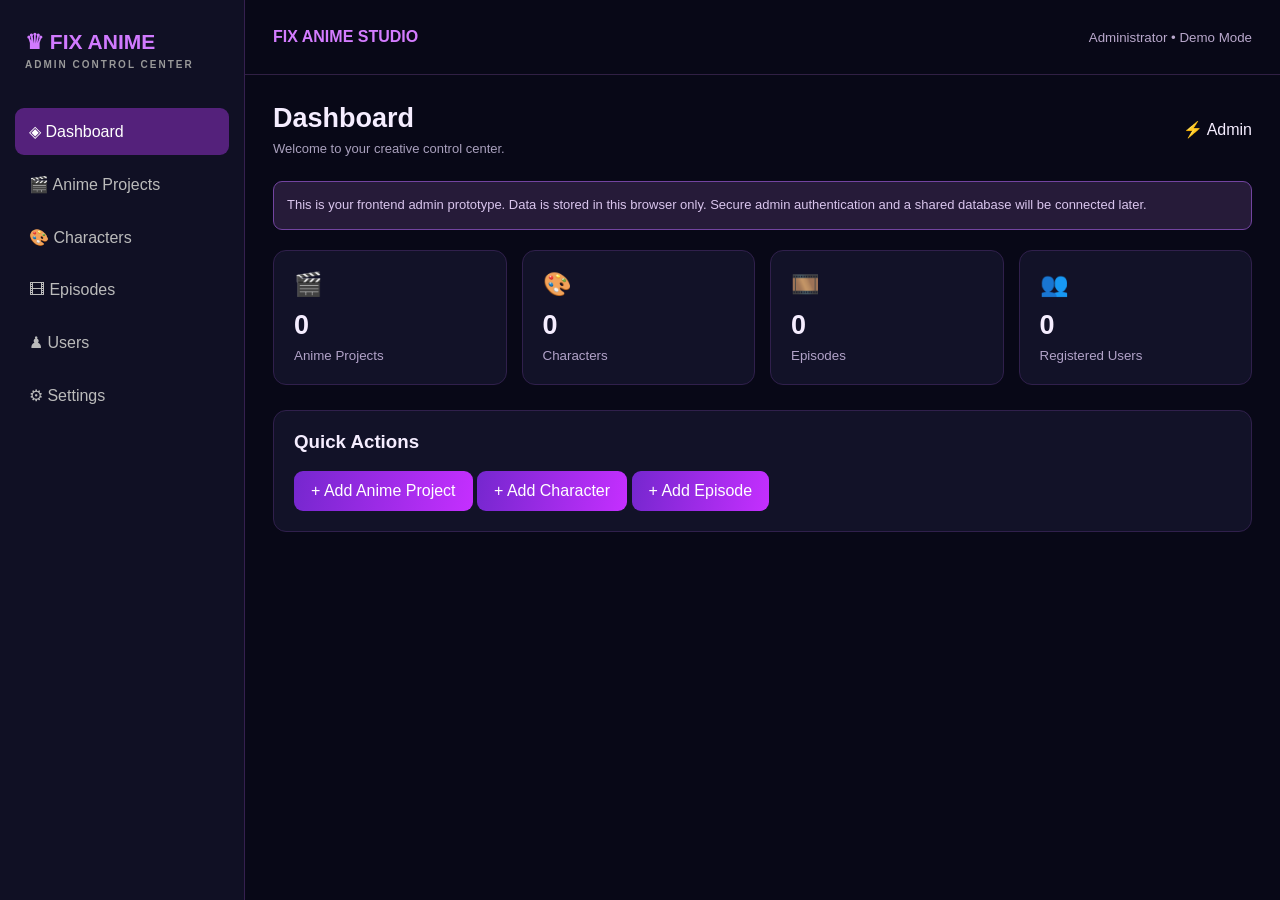
==== index.html @ 4d9358a0 "index.html" ====
<!DOCTYPE html>
<html lang="en">
<head>
<meta charset="UTF-8">
<meta name="viewport" content="width=device-width,initial-scale=1">
<title>FIX ANIME STUDIO | Admin</title>
<style>
*{box-sizing:border-box;margin:0;padding:0}
body{background:#080817;color:#f5edff;font-family:Arial,sans-serif}
button,input,select{font:inherit}
button{cursor:pointer}
.layout{display:flex;min-height:100vh}
.sidebar{width:245px;background:#101024;border-right:1px solid #35204f;padding:25px 15px;flex-shrink:0}
.logo{font-size:21px;font-weight:900;color:#d17aff;margin:5px 10px 35px}
.logo small{display:block;color:#999;font-size:10px;letter-spacing:2px;margin-top:5px}
.menu button{width:100%;text-align:left;background:transparent;border:0;color:#bbb;padding:14px;border-radius:9px;margin:3px 0}
.menu button:hover,.menu button.active{background:#54217b;color:white}
.main{flex:1;min-width:0}
.top{height:75px;border-bottom:1px solid #302044;display:flex;align-items:center;justify-content:space-between;padding:0 28px}
.top small{color:#b9a8cc}
.top strong{color:#d47cff}
.content{padding:28px;max-width:1300px;margin:auto}
.heading{display:flex;justify-content:space-between;align-items:center;gap:15px;flex-wrap:wrap;margin-bottom:25px}
h1{font-size:27px}
p.muted{color:#a9a0bd;font-size:13px;margin-top:7px}
.btn{background:linear-gradient(100deg,#7527ce,#c52fff);color:white;border:0;border-radius:9px;padding:11px 17px}
.cards{display:grid;grid-template-columns:repeat(4,1fr);gap:15px;margin-bottom:25px}
.card,.panel{background:#121228;border:1px solid #30204c;border-radius:13px;padding:20px}
.card small{color:#b1a2c8}
.card h2{font-size:27px;margin:12px 0 5px}
.card .emoji{font-size:23px}
.panel{margin-bottom:20px;overflow:auto}
.panel h3{margin-bottom:18px}
table{width:100%;border-collapse:collapse;min-width:480px}
th,td{text-align:left;padding:14px 10px;border-bottom:1px solid #302044;font-size:13px}
th{color:#d59bff}
.status{color:#72e5aa}
.action{background:#32204b;color:#e5c9ff;border:0;padding:7px 10px;border-radius:6px;margin:2px}
.action.delete{background:#512033;color:#ff9ab3}
input,select{background:#09091b;border:1px solid #45305f;color:white;border-radius:8px;padding:12px;width:100%;margin:8px 0 15px}
label{font-size:13px;color:#c5b7d9}
.page{display:none}
.page.active{display:block}
.form-grid{display:grid;grid-template-columns:1fr 1fr;gap:15px}
.notice{background:#261b39;border:1px solid #7244a0;border-radius:9px;padding:13px;color:#d9c5ed;font-size:13px;line-height:1.6;margin-bottom:20px}
@media(max-width:850px){.sidebar{width:185px}.cards{grid-template-columns:repeat(2,1fr)}.content{padding:18px}}
@media(max-width:550px){.layout{display:block}.sidebar{width:100%;padding:12px}.logo{margin:5px 10px 12px}.menu{display:flex;overflow-x:auto;gap:5px}.menu button{white-space:nowrap;width:auto;padding:10px}.top{height:60px;padding:0 15px}.content{padding:15px}.cards{gap:9px}.card{padding:13px}.form-grid{grid-template-columns:1fr}}
</style>
</head>
<body>
<div class="layout">
<aside class="sidebar">
 <div class="logo">♛ FIX ANIME <small>ADMIN CONTROL CENTER</small></div>
 <div class="menu">
  <button class="active" onclick="showPage('dashboard',this)">◈ Dashboard</button>
  <button onclick="showPage('projects',this)">🎬 Anime Projects</button>
  <button onclick="showPage('characters',this)">🎨 Characters</button>
  <button onclick="showPage('episodes',this)">🎞 Episodes</button>
  <button onclick="showPage('users',this)">♟ Users</button>
  <button onclick="showPage('settings',this)">⚙ Settings</button>
 </div>
</aside>
<main class="main">
 <div class="top">
  <strong>FIX ANIME STUDIO</strong>
  <small>Administrator • Demo Mode</small>
 </div>
 <div class="content">

 <section class="page active" id="dashboard">
  <div class="heading"><div><h1>Dashboard</h1><p class="muted">Welcome to your creative control center.</p></div><span>⚡ Admin</span></div>
  <div class="notice">This is your frontend admin prototype. Data is stored in this browser only. Secure admin authentication and a shared database will be connected later.</div>
  <div class="cards">
   <div class="card"><span class="emoji">🎬</span><h2 id="projectCount">0</h2><small>Anime Projects</small></div>
   <div class="card"><span class="emoji">🎨</span><h2 id="characterCount">0</h2><small>Characters</small></div>
   <div class="card"><span class="emoji">🎞️</span><h2 id="episodeCount">0</h2><small>Episodes</small></div>
   <div class="card"><span class="emoji">👥</span><h2 id="userCount">0</h2><small>Registered Users</small></div>
  </div>
  <div class="panel"><h3>Quick Actions</h3>
   <button class="btn" onclick="showPage('projects')">+ Add Anime Project</button>
   <button class="btn" onclick="showPage('characters')">+ Add Character</button>
   <button class="btn" onclick="showPage('episodes')">+ Add Episode</button>
  </div>
 </section>

 <section class="page" id="projects">
  <div class="heading"><div><h1>Anime Projects</h1><p class="muted">Manage your original anime series.</p></div></div>
  <div class="panel">
   <h3>Add New Project</h3>
   <label>Project Name</label><input id="projectInput" placeholder="Enter anime name">
   <label>Genre</label><select id="projectGenre"><option>Fantasy</option><option>Action</option><option>Adventure</option><option>Sci-Fi</option><option>Romance</option></select>
   <button class="btn" onclick="addItem('projects','projectInput','projectGenre')">Add Project +</button>
  </div>
  <div class="panel"><h3>Project List</h3><div id="projectsList"></div></div>
 </section>

 <section class="page" id="characters">
  <div class="heading"><div><h1>Characters</h1><p class="muted">Manage your anime characters.</p></div></div>
  <div class="panel">
   <h3>Create Character</h3>
   <label>Character Name</label><input id="characterInput" placeholder="Character name">
   <label>Role</label><select id="characterRole"><option>Hero</option><option>Villain</option><option>Side Character</option><option>Mentor</option></select>
   <button class="btn" onclick="addItem('characters','characterInput','characterRole')">Add Character +</button>
  </div>
  <div class="panel"><h3>Character List</h3><div id="charactersList"></div></div>
 </section>

 <section class="page" id="episodes">
  <div class="heading"><div><h1>Episodes</h1><p class="muted">Organize your anime episodes.</p></div></div>
  <div class="panel">
   <h3>Add Episode</h3>
   <label>Episode Title</label><input id="episodeInput" placeholder="Episode title">
   <label>Season / Episode Number</label><input id="episodeNumber" placeholder="Season 1 - Episode 1">
   <button class="btn" onclick="addItem('episodes','episodeInput','episodeNumber')">Add Episode +</button>
  </div>
  <div class="panel"><h3>Episode List</h3><div id="episodesList"></div></div>
 </section>

 <section class="page" id="users">
  <div class="heading"><div><h1>Users</h1><p class="muted">Registered user management.</p></div></div>
  <div class="panel">
   <h3>Demo User List</h3>
   <p class="muted">Real users will appear here after database and authentication integration.</p>
   <div id="usersList"></div>
  </div>
 </section>

 <section class="page" id="settings">
  <div class="heading"><div><h1>Settings</h1><p class="muted">Manage website identity.</p></div></div>
  <div class="panel">
   <h3>Website Information</h3>
   <label>Website Name</label><input id="siteName" value="FIX ANIME STUDIO">
   <label>Tagline</label><input id="tagline" value="Create • Imagine • Animate">
   <button class="btn" onclick="saveSettings()">Save Settings</button>
   <p id="settingsMessage" class="muted"></p>
  </div>
 </section>
 </div>
</main>
</div>

<script>
const keys=['projects','characters','episodes','users'];
let data={};
keys.forEach(k=>{
 try{data[k]=JSON.parse(localStorage.getItem('fix_'+k))||[]}
 catch(e){data[k]=[]}
});
function persist(){
 keys.forEach(k=>localStorage.setItem('fix_'+k,JSON.stringify(data[k])));
 render();
}
function showPage(id,btn){
 document.querySelectorAll('.page').forEach(p=>p.classList.remove('active'));
 document.getElementById(id).classList.add('active');
 document.querySelectorAll('.menu button').forEach(b=>b.classList.remove('active'));
 if(btn)btn.classList.add('active');
}
function addItem(type,inputId,detailId){
 const input=document.getElementById(inputId);
 const detail=document.getElementById(detailId);
 const name=input.value.trim();
 if(!name){alert('Please enter a name');return}
 data[type].push({id:Date.now(),name,detail:detail.value});
 input.value='';
 persist();
 alert('Added successfully!');
}
function removeItem(type,id){
 if(!confirm('Delete this item?'))return;
 data[type]=data[type].filter(x=>x.id!==id);
 persist();
}
function renderList(type,id){
 const box=document.getElementById(id);
 if(!data[type].length){box.innerHTML='<p class="muted">No items added yet.</p>';return}
 const table=document.createElement('table');
 table.innerHTML='<thead><tr><th>Name</th><th>Details</th><th>Action</th></tr></thead>';
 const tbody=document.createElement('tbody');
 data[type].forEach(item=>{
  const tr=document.createElement('tr');
  const name=document.createElement('td');name.textContent=item.name;
  const detail=document.createElement('td');detail.textContent=item.detail||'—';
  const action=document.createElement('td');
  const btn=document.createElement('button');
  btn.className='action delete';btn.textContent='Delete';
  btn.onclick=()=>removeItem(type,item.id);
  action.appendChild(btn);tr.append(name,detail,action);tbody.appendChild(tr);
 });
 table.appendChild(tbody);box.replaceChildren(table);
}
function render(){
 document.getElementById('projectCount').textContent=data.projects.length;
 document.getElementById('characterCount').textContent=data.characters.length;
 document.getElementById('episodeCount').textContent=data.episodes.length;
 document.getElementById('userCount').textContent=data.users.length;
 renderList('projects','projectsList');
 renderList('characters','charactersList');
 renderList('episodes','episodesList');
 renderList('users','usersList');
}
function saveSettings(){
 localStorage.setItem('fix_site_name',document.getElementById('siteName').value);
 localStorage.setItem('fix_tagline',document.getElementById('tagline').value);
 document.getElementById('settingsMessage').textContent='Settings saved in this browser.';
}
render();
</script>
</body>
</html>
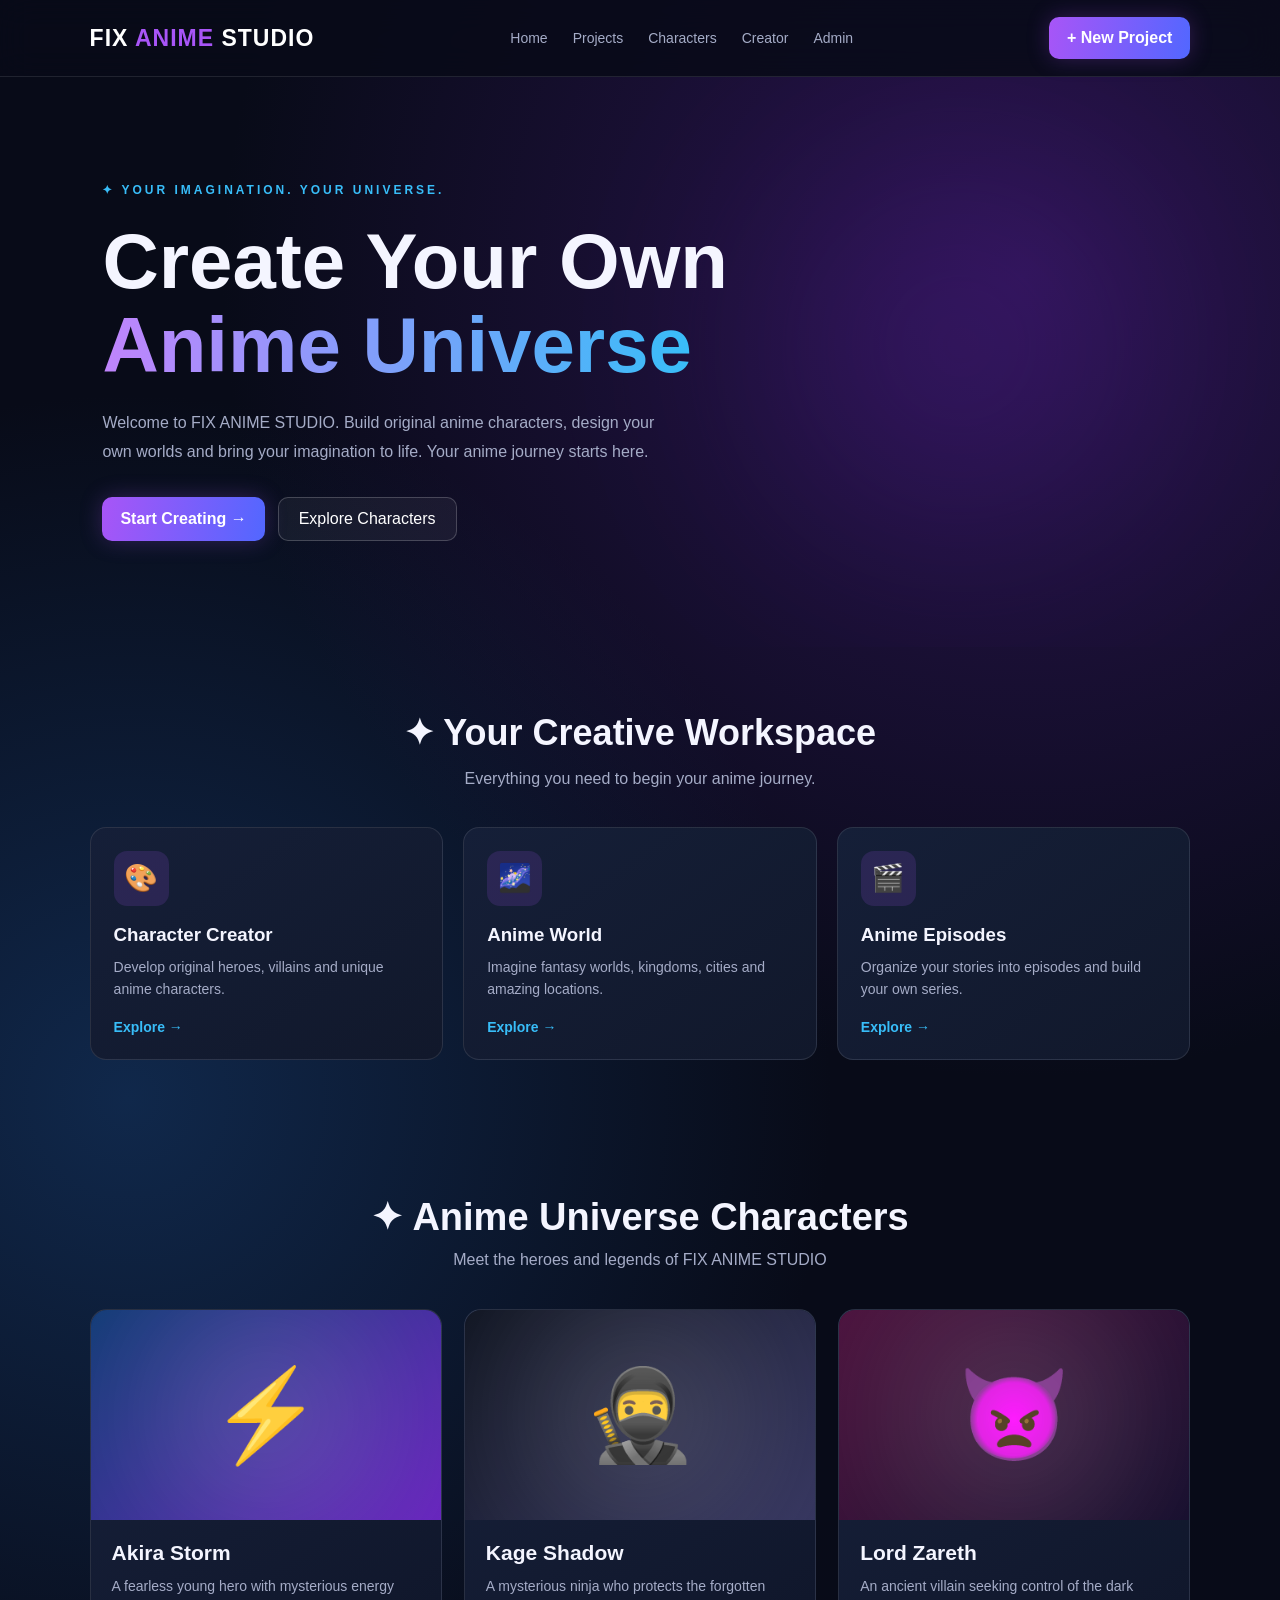
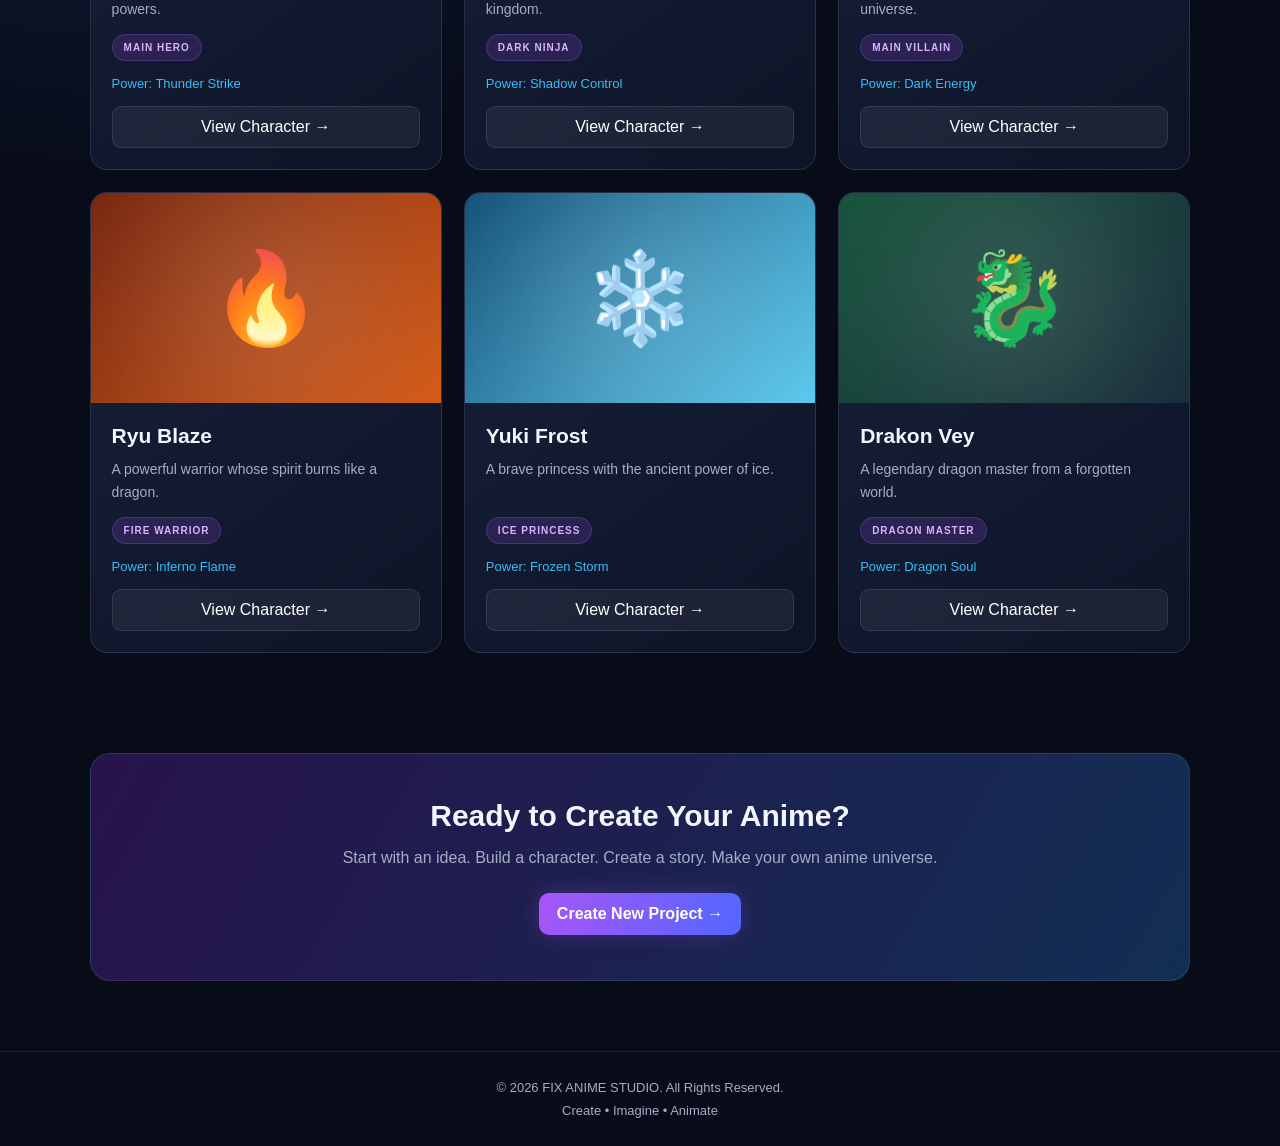
==== commit f6292398: "index.html" ====
--- a/index.html
+++ b/index.html
@@ -2,210 +2,776 @@
 <!DOCTYPE html>
 <html lang="en">
 <head>
-<meta charset="UTF-8">
-<meta name="viewport" content="width=device-width,initial-scale=1">
-<title>FIX ANIME STUDIO | Admin</title>
-<style>
-*{box-sizing:border-box;margin:0;padding:0}
-body{background:#080817;color:#f5edff;font-family:Arial,sans-serif}
-button,input,select{font:inherit}
-button{cursor:pointer}
-.layout{display:flex;min-height:100vh}
-.sidebar{width:245px;background:#101024;border-right:1px solid #35204f;padding:25px 15px;flex-shrink:0}
-.logo{font-size:21px;font-weight:900;color:#d17aff;margin:5px 10px 35px}
-.logo small{display:block;color:#999;font-size:10px;letter-spacing:2px;margin-top:5px}
-.menu button{width:100%;text-align:left;background:transparent;border:0;color:#bbb;padding:14px;border-radius:9px;margin:3px 0}
-.menu button:hover,.menu button.active{background:#54217b;color:white}
-.main{flex:1;min-width:0}
-.top{height:75px;border-bottom:1px solid #302044;display:flex;align-items:center;justify-content:space-between;padding:0 28px}
-.top small{color:#b9a8cc}
-.top strong{color:#d47cff}
-.content{padding:28px;max-width:1300px;margin:auto}
-.heading{display:flex;justify-content:space-between;align-items:center;gap:15px;flex-wrap:wrap;margin-bottom:25px}
-h1{font-size:27px}
-p.muted{color:#a9a0bd;font-size:13px;margin-top:7px}
-.btn{background:linear-gradient(100deg,#7527ce,#c52fff);color:white;border:0;border-radius:9px;padding:11px 17px}
-.cards{display:grid;grid-template-columns:repeat(4,1fr);gap:15px;margin-bottom:25px}
-.card,.panel{background:#121228;border:1px solid #30204c;border-radius:13px;padding:20px}
-.card small{color:#b1a2c8}
-.card h2{font-size:27px;margin:12px 0 5px}
-.card .emoji{font-size:23px}
-.panel{margin-bottom:20px;overflow:auto}
-.panel h3{margin-bottom:18px}
-table{width:100%;border-collapse:collapse;min-width:480px}
-th,td{text-align:left;padding:14px 10px;border-bottom:1px solid #302044;font-size:13px}
-th{color:#d59bff}
-.status{color:#72e5aa}
-.action{background:#32204b;color:#e5c9ff;border:0;padding:7px 10px;border-radius:6px;margin:2px}
-.action.delete{background:#512033;color:#ff9ab3}
-input,select{background:#09091b;border:1px solid #45305f;color:white;border-radius:8px;padding:12px;width:100%;margin:8px 0 15px}
-label{font-size:13px;color:#c5b7d9}
-.page{display:none}
-.page.active{display:block}
-.form-grid{display:grid;grid-template-columns:1fr 1fr;gap:15px}
-.notice{background:#261b39;border:1px solid #7244a0;border-radius:9px;padding:13px;color:#d9c5ed;font-size:13px;line-height:1.6;margin-bottom:20px}
-@media(max-width:850px){.sidebar{width:185px}.cards{grid-template-columns:repeat(2,1fr)}.content{padding:18px}}
-@media(max-width:550px){.layout{display:block}.sidebar{width:100%;padding:12px}.logo{margin:5px 10px 12px}.menu{display:flex;overflow-x:auto;gap:5px}.menu button{white-space:nowrap;width:auto;padding:10px}.top{height:60px;padding:0 15px}.content{padding:15px}.cards{gap:9px}.card{padding:13px}.form-grid{grid-template-columns:1fr}}
-</style>
+  <meta charset="UTF-8">
+  <meta name="viewport" content="width=device-width, initial-scale=1.0">
+  <meta name="theme-color" content="#080b18">
+  <title>FIX ANIME STUDIO | Create Your Anime Universe</title>
+  <meta name="description" content="Create your own anime universe with FIX ANIME STUDIO.">
+
+  <style>
+    :root {
+      --bg: #080b18;
+      --panel: #11182b;
+      --panel2: #151f38;
+      --text: #f4f5ff;
+      --muted: #a5acc7;
+      --purple: #a855f7;
+      --blue: #38bdf8;
+      --border: rgba(255,255,255,.1);
+    }
+
+    * {
+      margin: 0;
+      padding: 0;
+      box-sizing: border-box;
+    }
+
+    html {
+      scroll-behavior: smooth;
+    }
+
+    body {
+      background:
+        radial-gradient(circle at 80% 10%, #29134d 0, transparent 30%),
+        radial-gradient(circle at 10% 40%, #10284b 0, transparent 35%),
+        var(--bg);
+      color: var(--text);
+      font-family: Arial, sans-serif;
+      min-height: 100vh;
+    }
+
+    button, input {
+      font: inherit;
+    }
+
+    button {
+      cursor: pointer;
+    }
+
+    a {
+      text-decoration: none;
+      color: inherit;
+    }
+
+    .navbar {
+      position: sticky;
+      top: 0;
+      z-index: 100;
+      display: flex;
+      align-items: center;
+      justify-content: space-between;
+      padding: 17px 7%;
+      background: rgba(8,11,24,.88);
+      backdrop-filter: blur(16px);
+      border-bottom: 1px solid var(--border);
+      gap: 20px;
+    }
+
+    .logo {
+      font-size: 23px;
+      font-weight: 900;
+      letter-spacing: 1px;
+      color: white;
+    }
+
+    .logo span {
+      color: var(--purple);
+    }
+
+    .nav-links {
+      display: flex;
+      gap: 25px;
+      align-items: center;
+      color: var(--muted);
+      font-size: 14px;
+    }
+
+    .nav-links a:hover {
+      color: var(--blue);
+    }
+
+    .nav-button, .primary-button {
+      border: 0;
+      border-radius: 10px;
+      padding: 12px 18px;
+      color: white;
+      font-weight: bold;
+      background: linear-gradient(100deg,var(--purple),#5267ff);
+      box-shadow: 0 0 22px rgba(168,85,247,.25);
+    }
+
+    .hero {
+      min-height: 570px;
+      display: flex;
+      align-items: center;
+      padding: 80px 8%;
+      position: relative;
+      overflow: hidden;
+    }
+
+    .hero-content {
+      max-width: 720px;
+      position: relative;
+      z-index: 2;
+    }
+
+    .hero-label {
+      color: var(--blue);
+      letter-spacing: 3px;
+      font-size: 12px;
+      font-weight: bold;
+      margin-bottom: 22px;
+    }
+
+    .hero h1 {
+      font-size: clamp(42px,7vw,78px);
+      line-height: 1.08;
+      margin-bottom: 22px;
+    }
+
+    .gradient-text {
+      background: linear-gradient(90deg,#c084fc,#38bdf8);
+      background-clip: text;
+      -webkit-background-clip: text;
+      color: transparent;
+    }
+
+    .hero p {
+      max-width: 560px;
+      line-height: 1.8;
+      color: var(--muted);
+      margin-bottom: 30px;
+    }
+
+    .hero-actions {
+      display: flex;
+      flex-wrap: wrap;
+      gap: 13px;
+    }
+
+    .secondary-button {
+      border: 1px solid rgba(255,255,255,.2);
+      background: rgba(255,255,255,.05);
+      color: white;
+      border-radius: 10px;
+      padding: 12px 20px;
+    }
+
+    .hero-glow {
+      position: absolute;
+      width: 330px;
+      height: 330px;
+      right: 12%;
+      top: 18%;
+      border-radius: 50%;
+      background: #7828d6;
+      filter: blur(130px);
+      opacity: .25;
+    }
+
+    .section {
+      padding: 65px 7%;
+    }
+
+    .section-heading {
+      text-align: center;
+      margin-bottom: 35px;
+    }
+
+    .section-heading h2 {
+      font-size: clamp(25px,4vw,36px);
+      margin-bottom: 12px;
+    }
+
+    .section-heading p {
+      color: var(--muted);
+      line-height: 1.6;
+    }
+
+    .project-grid {
+      display: grid;
+      grid-template-columns: repeat(3,minmax(0,1fr));
+      gap: 20px;
+    }
+
+    .project-card {
+      background: linear-gradient(145deg,var(--panel2),var(--panel));
+      border: 1px solid var(--border);
+      border-radius: 16px;
+      padding: 23px;
+      transition: .25s;
+    }
+
+    .project-card:hover, .character-card:hover {
+      transform: translateY(-6px);
+      border-color: var(--purple);
+      box-shadow: 0 12px 35px rgba(93,45,180,.15);
+    }
+
+    .project-icon {
+      width: 55px;
+      height: 55px;
+      display: grid;
+      place-items: center;
+      font-size: 27px;
+      background: rgba(168,85,247,.15);
+      border-radius: 13px;
+      margin-bottom: 18px;
+    }
+
+    .project-card h3 {
+      margin-bottom: 10px;
+    }
+
+    .project-card p {
+      color: var(--muted);
+      font-size: 14px;
+      line-height: 1.6;
+      margin-bottom: 18px;
+    }
+
+    .small-link {
+      color: var(--blue);
+      font-size: 14px;
+      font-weight: bold;
+      background: none;
+      border: 0;
+    }
+
+    /* Character section */
+
+    .character-section {
+      padding: 70px 7%;
+    }
+
+    .character-heading {
+      text-align: center;
+      margin-bottom: 40px;
+    }
+
+    .character-heading h2 {
+      font-size: clamp(27px,4vw,38px);
+      margin-bottom: 12px;
+    }
+
+    .character-heading p {
+      color: var(--muted);
+    }
+
+    .character-grid {
+      display: grid;
+      grid-template-columns: repeat(3,minmax(0,1fr));
+      gap: 22px;
+    }
+
+    .character-card {
+      background: linear-gradient(145deg,#17213b,#0e1427);
+      border: 1px solid var(--border);
+      border-radius: 17px;
+      overflow: hidden;
+      transition: .3s;
+    }
+
+    .character-art {
+      height: 210px;
+      display: flex;
+      align-items: center;
+      justify-content: center;
+      font-size: 90px;
+      position: relative;
+      overflow: hidden;
+    }
+
+    .character-art::after {
+      content: "";
+      position: absolute;
+      width: 170px;
+      height: 170px;
+      border-radius: 50%;
+      background: white;
+      filter: blur(90px);
+      opacity: .3;
+    }
+
+    .hero-art {
+      background: linear-gradient(135deg,#123b76,#6724bd);
+    }
+
+    .ninja-art {
+      background: linear-gradient(135deg,#101522,#34345e);
+    }
+
+    .villain-art {
+      background: linear-gradient(135deg,#4b123d,#160e2d);
+    }
+
+    .fire-art {
+      background: linear-gradient(135deg,#76250e,#d45a16);
+    }
+
+    .ice-art {
+      background: linear-gradient(135deg,#125078,#5bc9ee);
+    }
+
+    .dragon-art {
+      background: linear-gradient(135deg,#15523b,#172b39);
+    }
+
+    .character-info {
+      padding: 21px;
+    }
+
+    .character-info h3 {
+      font-size: 21px;
+      margin-bottom: 10px;
+    }
+
+    .character-info p {
+      color: var(--muted);
+      font-size: 14px;
+      line-height: 1.6;
+      min-height: 45px;
+      margin-bottom: 14px;
+    }
+
+    .character-tag {
+      display: inline-block;
+      font-size: 10px;
+      font-weight: bold;
+      letter-spacing: 1px;
+      color: #d8b4fe;
+      background: rgba(168,85,247,.17);
+      border: 1px solid rgba(168,85,247,.25);
+      border-radius: 30px;
+      padding: 7px 11px;
+    }
+
+    .character-power {
+      color: var(--blue);
+      font-size: 13px;
+      margin: 15px 0;
+    }
+
+    .character-info button {
+      width: 100%;
+      padding: 11px;
+      background: rgba(255,255,255,.06);
+      color: white;
+      border: 1px solid var(--border);
+      border-radius: 9px;
+    }
+
+    .character-info button:hover {
+      background: linear-gradient(90deg,var(--purple),#5267ff);
+    }
+
+    .creator-banner {
+      margin: 30px 7% 70px;
+      padding: 45px 25px;
+      text-align: center;
+      background: linear-gradient(120deg,#27134c,#122e53);
+      border: 1px solid var(--border);
+      border-radius: 20px;
+    }
+
+    .creator-banner h2 {
+      font-size: 30px;
+      margin-bottom: 12px;
+    }
+
+    .creator-banner p {
+      color: var(--muted);
+      margin-bottom: 22px;
+      line-height: 1.6;
+    }
+
+    footer {
+      text-align: center;
+      padding: 28px;
+      border-top: 1px solid var(--border);
+      color: var(--muted);
+      font-size: 13px;
+    }
+
+    /* Modal */
+
+    .modal {
+      display: none;
+      position: fixed;
+      inset: 0;
+      z-index: 200;
+      background: rgba(0,0,0,.8);
+      align-items: center;
+      justify-content: center;
+      padding: 20px;
+    }
+
+    .modal.show {
+      display: flex;
+    }
+
+    .modal-box {
+      width: 100%;
+      max-width: 420px;
+      padding: 28px;
+      background: #141c32;
+      border: 1px solid var(--border);
+      border-radius: 17px;
+    }
+
+    .modal-box h2 {
+      margin-bottom: 20px;
+    }
+
+    .modal-box input {
+      width: 100%;
+      padding: 13px;
+      margin-bottom: 15px;
+      background: #080e20;
+      border: 1px solid var(--border);
+      color: white;
+      border-radius: 9px;
+      outline: none;
+    }
+
+    .modal-actions {
+      display: flex;
+      gap: 10px;
+    }
+
+    .modal-actions button {
+      flex: 1;
+    }
+
+    .close-button {
+      background: #29334c;
+      color: white;
+      border: 0;
+      border-radius: 9px;
+      padding: 12px;
+    }
+
+    .empty-message {
+      display: none;
+      color: var(--muted);
+      text-align: center;
+      padding: 20px;
+    }
+
+    @media(max-width:850px) {
+      .project-grid, .character-grid {
+        grid-template-columns: repeat(2,minmax(0,1fr));
+      }
+
+      .nav-links {
+        gap: 12px;
+      }
+    }
+
+    @media(max-width:600px) {
+      .navbar {
+        padding: 15px 5%;
+        flex-wrap: wrap;
+      }
+
+      .nav-links {
+        order: 3;
+        width: 100%;
+        justify-content: center;
+        flex-wrap: wrap;
+        font-size: 12px;
+      }
+
+      .nav-button {
+        padding: 9px 12px;
+        font-size: 12px;
+      }
+
+      .hero {
+        min-height: 490px;
+        padding: 65px 6%;
+      }
+
+      .project-grid, .character-grid {
+        grid-template-columns: 1fr;
+      }
+
+      .section, .character-section {
+        padding: 50px 6%;
+      }
+
+      .character-art {
+        height: 230px;
+      }
+
+      .creator-banner {
+        margin-left: 6%;
+        margin-right: 6%;
+      }
+    }
+  </style>
 </head>
+
 <body>
-<div class="layout">
-<aside class="sidebar">
- <div class="logo">♛ FIX ANIME <small>ADMIN CONTROL CENTER</small></div>
- <div class="menu">
-  <button class="active" onclick="showPage('dashboard',this)">◈ Dashboard</button>
-  <button onclick="showPage('projects',this)">🎬 Anime Projects</button>
-  <button onclick="showPage('characters',this)">🎨 Characters</button>
-  <button onclick="showPage('episodes',this)">🎞 Episodes</button>
-  <button onclick="showPage('users',this)">♟ Users</button>
-  <button onclick="showPage('settings',this)">⚙ Settings</button>
- </div>
-</aside>
-<main class="main">
- <div class="top">
-  <strong>FIX ANIME STUDIO</strong>
-  <small>Administrator • Demo Mode</small>
- </div>
- <div class="content">
-
- <section class="page active" id="dashboard">
-  <div class="heading"><div><h1>Dashboard</h1><p class="muted">Welcome to your creative control center.</p></div><span>⚡ Admin</span></div>
-  <div class="notice">This is your frontend admin prototype. Data is stored in this browser only. Secure admin authentication and a shared database will be connected later.</div>
-  <div class="cards">
-   <div class="card"><span class="emoji">🎬</span><h2 id="projectCount">0</h2><small>Anime Projects</small></div>
-   <div class="card"><span class="emoji">🎨</span><h2 id="characterCount">0</h2><small>Characters</small></div>
-   <div class="card"><span class="emoji">🎞️</span><h2 id="episodeCount">0</h2><small>Episodes</small></div>
-   <div class="card"><span class="emoji">👥</span><h2 id="userCount">0</h2><small>Registered Users</small></div>
+
+  <header class="navbar">
+    <a href="#" class="logo">FIX <span>ANIME</span> STUDIO</a>
+
+    <nav class="nav-links">
+      <a href="#home">Home</a>
+      <a href="#projects">Projects</a>
+      <a href="#characters">Characters</a>
+      <a href="#creator">Creator</a>
+      <a href="admin.html">Admin</a>
+    </nav>
+
+    <button class="nav-button" onclick="openModal()">
+      + New Project
+    </button>
+  </header>
+
+  <main>
+    <section class="hero" id="home">
+      <div class="hero-glow"></div>
+
+      <div class="hero-content">
+        <div class="hero-label">✦ YOUR IMAGINATION. YOUR UNIVERSE.</div>
+
+        <h1>
+          Create Your Own<br>
+          <span class="gradient-text">Anime Universe</span>
+        </h1>
+
+        <p>
+          Welcome to FIX ANIME STUDIO. Build original anime characters,
+          design your own worlds and bring your imagination to life.
+          Your anime journey starts here.
+        </p>
+
+        <div class="hero-actions">
+          <button class="primary-button" onclick="openModal()">
+            Start Creating →
+          </button>
+
+          <a href="#characters" class="secondary-button">
+            Explore Characters
+          </a>
+        </div>
+      </div>
+    </section>
+
+    <section class="section" id="projects">
+      <div class="section-heading">
+        <h2>✦ Your Creative Workspace</h2>
+        <p>Everything you need to begin your anime journey.</p>
+      </div>
+
+      <div class="project-grid" id="projectGrid">
+
+        <article class="project-card">
+          <div class="project-icon">🎨</div>
+          <h3>Character Creator</h3>
+          <p>Develop original heroes, villains and unique anime characters.</p>
+          <button class="small-link" onclick="showFeature('Character Creator')">
+            Explore →
+          </button>
+        </article>
+
+        <article class="project-card">
+          <div class="project-icon">🌌</div>
+          <h3>Anime World</h3>
+          <p>Imagine fantasy worlds, kingdoms, cities and amazing locations.</p>
+          <button class="small-link" onclick="showFeature('Anime World')">
+            Explore →
+          </button>
+        </article>
+
+        <article class="project-card">
+          <div class="project-icon">🎬</div>
+          <h3>Anime Episodes</h3>
+          <p>Organize your stories into episodes and build your own series.</p>
+          <button class="small-link" onclick="showFeature('Anime Episodes')">
+            Explore →
+          </button>
+        </article>
+
+      </div>
+    </section>
+
+    <section id="characters" class="character-section">
+      <div class="character-heading">
+        <h2>✦ Anime Universe Characters</h2>
+        <p>Meet the heroes and legends of FIX ANIME STUDIO</p>
+      </div>
+
+      <div class="character-grid">
+
+        <div class="character-card">
+          <div class="character-art hero-art">⚡</div>
+          <div class="character-info">
+            <h3>Akira Storm</h3>
+            <p>A fearless young hero with mysterious energy powers.</p>
+            <span class="character-tag">MAIN HERO</span>
+            <div class="character-power">Power: Thunder Strike</div>
+            <button onclick="showCharacter('Akira Storm','A fearless young hero with mysterious energy powers.','Thunder Strike')">View Character →</button>
+          </div>
+        </div>
+
+        <div class="character-card">
+          <div class="character-art ninja-art">🥷</div>
+          <div class="character-info">
+            <h3>Kage Shadow</h3>
+            <p>A mysterious ninja who protects the forgotten kingdom.</p>
+            <span class="character-tag">DARK NINJA</span>
+            <div class="character-power">Power: Shadow Control</div>
+            <button onclick="showCharacter('Kage Shadow','A mysterious ninja who protects the forgotten kingdom.','Shadow Control')">View Character →</button>
+          </div>
+        </div>
+
+        <div class="character-card">
+          <div class="character-art villain-art">👿</div>
+          <div class="character-info">
+            <h3>Lord Zareth</h3>
+            <p>An ancient villain seeking control of the dark universe.</p>
+            <span class="character-tag">MAIN VILLAIN</span>
+            <div class="character-power">Power: Dark Energy</div>
+            <button onclick="showCharacter('Lord Zareth','An ancient villain seeking control of the dark universe.','Dark Energy')">View Character →</button>
+          </div>
+        </div>
+
+        <div class="character-card">
+          <div class="character-art fire-art">🔥</div>
+          <div class="character-info">
+            <h3>Ryu Blaze</h3>
+            <p>A powerful warrior whose spirit burns like a dragon.</p>
+            <span class="character-tag">FIRE WARRIOR</span>
+            <div class="character-power">Power: Inferno Flame</div>
+            <button onclick="showCharacter('Ryu Blaze','A powerful warrior whose spirit burns like a dragon.','Inferno Flame')">View Character →</button>
+          </div>
+        </div>
+
+        <div class="character-card">
+          <div class="character-art ice-art">❄️</div>
+          <div class="character-info">
+            <h3>Yuki Frost</h3>
+            <p>A brave princess with the ancient power of ice.</p>
+            <span class="character-tag">ICE PRINCESS</span>
+            <div class="character-power">Power: Frozen Storm</div>
+            <button onclick="showCharacter('Yuki Frost','A brave princess with the ancient power of ice.','Frozen Storm')">View Character →</button>
+          </div>
+        </div>
+
+        <div class="character-card">
+          <div class="character-art dragon-art">🐉</div>
+          <div class="character-info">
+            <h3>Drakon Vey</h3>
+            <p>A legendary dragon master from a forgotten world.</p>
+            <span class="character-tag">DRAGON MASTER</span>
+            <div class="character-power">Power: Dragon Soul</div>
+            <button onclick="showCharacter('Drakon Vey','A legendary dragon master from a forgotten world.','Dragon Soul')">View Character →</button>
+          </div>
+        </div>
+
+      </div>
+    </section>
+
+    <section class="creator-banner" id="creator">
+      <h2>Ready to Create Your Anime?</h2>
+      <p>
+        Start with an idea. Build a character. Create a story.
+        Make your own anime universe.
+      </p>
+      <button class="primary-button" onclick="openModal()">
+        Create New Project →
+      </button>
+    </section>
+  </main>
+
+  <footer>
+    <p>© 2026 FIX ANIME STUDIO. All Rights Reserved.</p>
+    <p style="margin-top:8px;">Create • Imagine • Animate</p>
+  </footer>
+
+  <!-- Project Modal -->
+  <div class="modal" id="projectModal">
+    <div class="modal-box">
+      <h2>✦ Create New Project</h2>
+
+      <input id="projectName" type="text" placeholder="Enter your anime project name">
+
+      <div class="modal-actions">
+        <button class="primary-button" onclick="createProject()">Create</button>
+        <button class="close-button" onclick="closeModal()">Cancel</button>
+      </div>
+    </div>
   </div>
-  <div class="panel"><h3>Quick Actions</h3>
-   <button class="btn" onclick="showPage('projects')">+ Add Anime Project</button>
-   <button class="btn" onclick="showPage('characters')">+ Add Character</button>
-   <button class="btn" onclick="showPage('episodes')">+ Add Episode</button>
-  </div>
- </section>
-
- <section class="page" id="projects">
-  <div class="heading"><div><h1>Anime Projects</h1><p class="muted">Manage your original anime series.</p></div></div>
-  <div class="panel">
-   <h3>Add New Project</h3>
-   <label>Project Name</label><input id="projectInput" placeholder="Enter anime name">
-   <label>Genre</label><select id="projectGenre"><option>Fantasy</option><option>Action</option><option>Adventure</option><option>Sci-Fi</option><option>Romance</option></select>
-   <button class="btn" onclick="addItem('projects','projectInput','projectGenre')">Add Project +</button>
-  </div>
-  <div class="panel"><h3>Project List</h3><div id="projectsList"></div></div>
- </section>
-
- <section class="page" id="characters">
-  <div class="heading"><div><h1>Characters</h1><p class="muted">Manage your anime characters.</p></div></div>
-  <div class="panel">
-   <h3>Create Character</h3>
-   <label>Character Name</label><input id="characterInput" placeholder="Character name">
-   <label>Role</label><select id="characterRole"><option>Hero</option><option>Villain</option><option>Side Character</option><option>Mentor</option></select>
-   <button class="btn" onclick="addItem('characters','characterInput','characterRole')">Add Character +</button>
-  </div>
-  <div class="panel"><h3>Character List</h3><div id="charactersList"></div></div>
- </section>
-
- <section class="page" id="episodes">
-  <div class="heading"><div><h1>Episodes</h1><p class="muted">Organize your anime episodes.</p></div></div>
-  <div class="panel">
-   <h3>Add Episode</h3>
-   <label>Episode Title</label><input id="episodeInput" placeholder="Episode title">
-   <label>Season / Episode Number</label><input id="episodeNumber" placeholder="Season 1 - Episode 1">
-   <button class="btn" onclick="addItem('episodes','episodeInput','episodeNumber')">Add Episode +</button>
-  </div>
-  <div class="panel"><h3>Episode List</h3><div id="episodesList"></div></div>
- </section>
-
- <section class="page" id="users">
-  <div class="heading"><div><h1>Users</h1><p class="muted">Registered user management.</p></div></div>
-  <div class="panel">
-   <h3>Demo User List</h3>
-   <p class="muted">Real users will appear here after database and authentication integration.</p>
-   <div id="usersList"></div>
-  </div>
- </section>
-
- <section class="page" id="settings">
-  <div class="heading"><div><h1>Settings</h1><p class="muted">Manage website identity.</p></div></div>
-  <div class="panel">
-   <h3>Website Information</h3>
-   <label>Website Name</label><input id="siteName" value="FIX ANIME STUDIO">
-   <label>Tagline</label><input id="tagline" value="Create • Imagine • Animate">
-   <button class="btn" onclick="saveSettings()">Save Settings</button>
-   <p id="settingsMessage" class="muted"></p>
-  </div>
- </section>
- </div>
-</main>
-</div>
-
-<script>
-const keys=['projects','characters','episodes','users'];
-let data={};
-keys.forEach(k=>{
- try{data[k]=JSON.parse(localStorage.getItem('fix_'+k))||[]}
- catch(e){data[k]=[]}
-});
-function persist(){
- keys.forEach(k=>localStorage.setItem('fix_'+k,JSON.stringify(data[k])));
- render();
-}
-function showPage(id,btn){
- document.querySelectorAll('.page').forEach(p=>p.classList.remove('active'));
- document.getElementById(id).classList.add('active');
- document.querySelectorAll('.menu button').forEach(b=>b.classList.remove('active'));
- if(btn)btn.classList.add('active');
-}
-function addItem(type,inputId,detailId){
- const input=document.getElementById(inputId);
- const detail=document.getElementById(detailId);
- const name=input.value.trim();
- if(!name){alert('Please enter a name');return}
- data[type].push({id:Date.now(),name,detail:detail.value});
- input.value='';
- persist();
- alert('Added successfully!');
-}
-function removeItem(type,id){
- if(!confirm('Delete this item?'))return;
- data[type]=data[type].filter(x=>x.id!==id);
- persist();
-}
-function renderList(type,id){
- const box=document.getElementById(id);
- if(!data[type].length){box.innerHTML='<p class="muted">No items added yet.</p>';return}
- const table=document.createElement('table');
- table.innerHTML='<thead><tr><th>Name</th><th>Details</th><th>Action</th></tr></thead>';
- const tbody=document.createElement('tbody');
- data[type].forEach(item=>{
-  const tr=document.createElement('tr');
-  const name=document.createElement('td');name.textContent=item.name;
-  const detail=document.createElement('td');detail.textContent=item.detail||'—';
-  const action=document.createElement('td');
-  const btn=document.createElement('button');
-  btn.className='action delete';btn.textContent='Delete';
-  btn.onclick=()=>removeItem(type,item.id);
-  action.appendChild(btn);tr.append(name,detail,action);tbody.appendChild(tr);
- });
- table.appendChild(tbody);box.replaceChildren(table);
-}
-function render(){
- document.getElementById('projectCount').textContent=data.projects.length;
- document.getElementById('characterCount').textContent=data.characters.length;
- document.getElementById('episodeCount').textContent=data.episodes.length;
- document.getElementById('userCount').textContent=data.users.length;
- renderList('projects','projectsList');
- renderList('characters','charactersList');
- renderList('episodes','episodesList');
- renderList('users','usersList');
-}
-function saveSettings(){
- localStorage.setItem('fix_site_name',document.getElementById('siteName').value);
- localStorage.setItem('fix_tagline',document.getElementById('tagline').value);
- document.getElementById('settingsMessage').textContent='Settings saved in this browser.';
-}
-render();
-</script>
+
+  <script>
+    function openModal() {
+      document.getElementById("projectModal").classList.add("show");
+      document.getElementById("projectName").focus();
+    }
+
+    function closeModal() {
+      document.getElementById("projectModal").classList.remove("show");
+    }
+
+    function createProject() {
+      const input = document.getElementById("projectName");
+      const name = input.value.trim();
+
+      if (!name) {
+        alert("Please enter your project name.");
+        return;
+      }
+
+      const card = document.createElement("article");
+      card.className = "project-card";
+
+      const icon = document.createElement("div");
+      icon.className = "project-icon";
+      icon.textContent = "🎬";
+
+      const heading = document.createElement("h3");
+      heading.textContent = name;
+
+      const description = document.createElement("p");
+      description.textContent = "Your new anime project has been created in this browser.";
+
+      const status = document.createElement("span");
+      status.className = "character-tag";
+      status.textContent = "NEW PROJECT";
+
+      card.append(icon, heading, description, status);
+      document.getElementById("projectGrid").appendChild(card);
+
+      input.value = "";
+      closeModal();
+      alert("Project created!");
+    }
+
+    function showFeature(feature) {
+      alert(feature + " is part of the FIX ANIME STUDIO roadmap.");
+    }
+
+    function showCharacter(name, description, power) {
+      alert(
+        "CHARACTER PROFILE\n\n" +
+        "Name: " + name + "\n" +
+        "Description: " + description + "\n" +
+        "Power: " + power
+      );
+    }
+
+    document.getElementById("projectModal").addEventListener("click", function(event) {
+      if (event.target === this) closeModal();
+    });
+
+    document.getElementById("projectName").addEventListener("keydown", function(event) {
+      if (event.key === "Enter") createProject();
+      if (event.key === "Escape") closeModal();
+    });
+  </script>
+
 </body>
 </html>
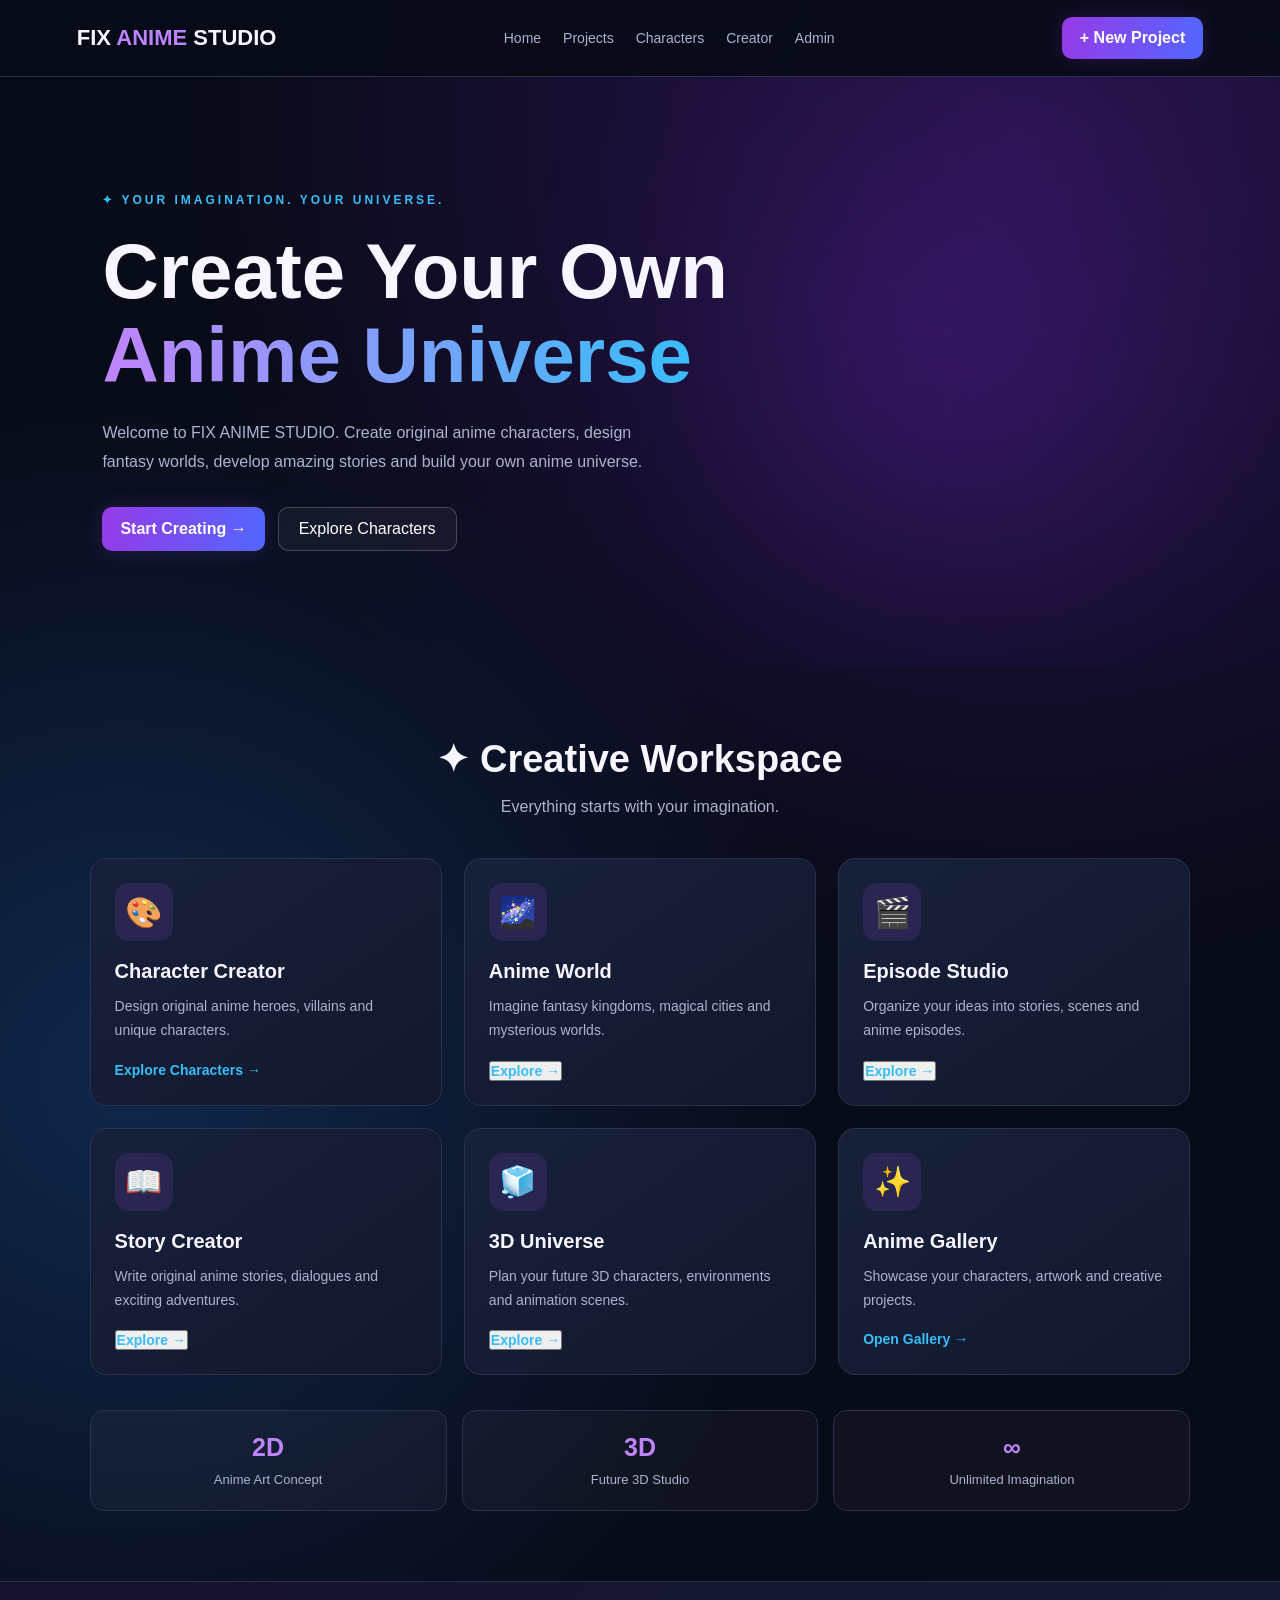
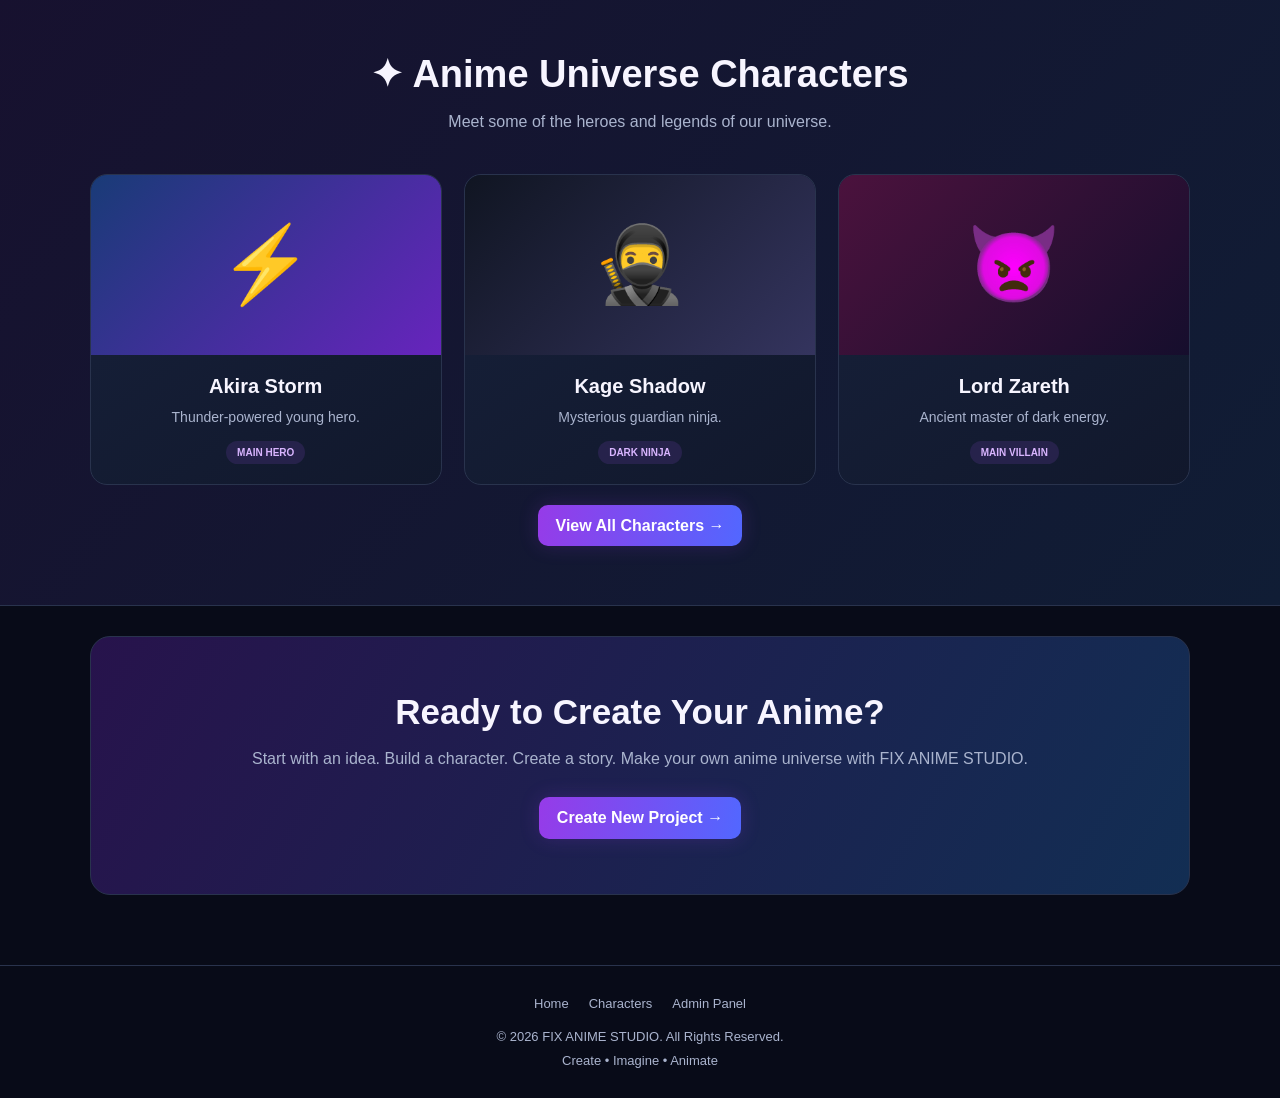
==== commit 2a60dd04: "index.html" ====
--- a/index.html
+++ b/index.html
@@ -2,776 +2,633 @@
 <!DOCTYPE html>
 <html lang="en">
 <head>
-  <meta charset="UTF-8">
-  <meta name="viewport" content="width=device-width, initial-scale=1.0">
-  <meta name="theme-color" content="#080b18">
-  <title>FIX ANIME STUDIO | Create Your Anime Universe</title>
-  <meta name="description" content="Create your own anime universe with FIX ANIME STUDIO.">
-
-  <style>
-    :root {
-      --bg: #080b18;
-      --panel: #11182b;
-      --panel2: #151f38;
-      --text: #f4f5ff;
-      --muted: #a5acc7;
-      --purple: #a855f7;
-      --blue: #38bdf8;
-      --border: rgba(255,255,255,.1);
-    }
-
-    * {
-      margin: 0;
-      padding: 0;
-      box-sizing: border-box;
-    }
-
-    html {
-      scroll-behavior: smooth;
-    }
-
-    body {
-      background:
-        radial-gradient(circle at 80% 10%, #29134d 0, transparent 30%),
-        radial-gradient(circle at 10% 40%, #10284b 0, transparent 35%),
-        var(--bg);
-      color: var(--text);
-      font-family: Arial, sans-serif;
-      min-height: 100vh;
-    }
-
-    button, input {
-      font: inherit;
-    }
-
-    button {
-      cursor: pointer;
-    }
-
-    a {
-      text-decoration: none;
-      color: inherit;
-    }
-
-    .navbar {
-      position: sticky;
-      top: 0;
-      z-index: 100;
-      display: flex;
-      align-items: center;
-      justify-content: space-between;
-      padding: 17px 7%;
-      background: rgba(8,11,24,.88);
-      backdrop-filter: blur(16px);
-      border-bottom: 1px solid var(--border);
-      gap: 20px;
-    }
-
-    .logo {
-      font-size: 23px;
-      font-weight: 900;
-      letter-spacing: 1px;
-      color: white;
-    }
-
-    .logo span {
-      color: var(--purple);
-    }
-
-    .nav-links {
-      display: flex;
-      gap: 25px;
-      align-items: center;
-      color: var(--muted);
-      font-size: 14px;
-    }
-
-    .nav-links a:hover {
-      color: var(--blue);
-    }
-
-    .nav-button, .primary-button {
-      border: 0;
-      border-radius: 10px;
-      padding: 12px 18px;
-      color: white;
-      font-weight: bold;
-      background: linear-gradient(100deg,var(--purple),#5267ff);
-      box-shadow: 0 0 22px rgba(168,85,247,.25);
-    }
-
-    .hero {
-      min-height: 570px;
-      display: flex;
-      align-items: center;
-      padding: 80px 8%;
-      position: relative;
-      overflow: hidden;
-    }
-
-    .hero-content {
-      max-width: 720px;
-      position: relative;
-      z-index: 2;
-    }
-
-    .hero-label {
-      color: var(--blue);
-      letter-spacing: 3px;
-      font-size: 12px;
-      font-weight: bold;
-      margin-bottom: 22px;
-    }
-
-    .hero h1 {
-      font-size: clamp(42px,7vw,78px);
-      line-height: 1.08;
-      margin-bottom: 22px;
-    }
-
-    .gradient-text {
-      background: linear-gradient(90deg,#c084fc,#38bdf8);
-      background-clip: text;
-      -webkit-background-clip: text;
-      color: transparent;
-    }
-
-    .hero p {
-      max-width: 560px;
-      line-height: 1.8;
-      color: var(--muted);
-      margin-bottom: 30px;
-    }
-
-    .hero-actions {
-      display: flex;
-      flex-wrap: wrap;
-      gap: 13px;
-    }
-
-    .secondary-button {
-      border: 1px solid rgba(255,255,255,.2);
-      background: rgba(255,255,255,.05);
-      color: white;
-      border-radius: 10px;
-      padding: 12px 20px;
-    }
-
-    .hero-glow {
-      position: absolute;
-      width: 330px;
-      height: 330px;
-      right: 12%;
-      top: 18%;
-      border-radius: 50%;
-      background: #7828d6;
-      filter: blur(130px);
-      opacity: .25;
-    }
-
-    .section {
-      padding: 65px 7%;
-    }
-
-    .section-heading {
-      text-align: center;
-      margin-bottom: 35px;
-    }
-
-    .section-heading h2 {
-      font-size: clamp(25px,4vw,36px);
-      margin-bottom: 12px;
-    }
-
-    .section-heading p {
-      color: var(--muted);
-      line-height: 1.6;
-    }
-
-    .project-grid {
-      display: grid;
-      grid-template-columns: repeat(3,minmax(0,1fr));
-      gap: 20px;
-    }
-
-    .project-card {
-      background: linear-gradient(145deg,var(--panel2),var(--panel));
-      border: 1px solid var(--border);
-      border-radius: 16px;
-      padding: 23px;
-      transition: .25s;
-    }
-
-    .project-card:hover, .character-card:hover {
-      transform: translateY(-6px);
-      border-color: var(--purple);
-      box-shadow: 0 12px 35px rgba(93,45,180,.15);
-    }
-
-    .project-icon {
-      width: 55px;
-      height: 55px;
-      display: grid;
-      place-items: center;
-      font-size: 27px;
-      background: rgba(168,85,247,.15);
-      border-radius: 13px;
-      margin-bottom: 18px;
-    }
-
-    .project-card h3 {
-      margin-bottom: 10px;
-    }
-
-    .project-card p {
-      color: var(--muted);
-      font-size: 14px;
-      line-height: 1.6;
-      margin-bottom: 18px;
-    }
-
-    .small-link {
-      color: var(--blue);
-      font-size: 14px;
-      font-weight: bold;
-      background: none;
-      border: 0;
-    }
-
-    /* Character section */
-
-    .character-section {
-      padding: 70px 7%;
-    }
-
-    .character-heading {
-      text-align: center;
-      margin-bottom: 40px;
-    }
-
-    .character-heading h2 {
-      font-size: clamp(27px,4vw,38px);
-      margin-bottom: 12px;
-    }
-
-    .character-heading p {
-      color: var(--muted);
-    }
-
-    .character-grid {
-      display: grid;
-      grid-template-columns: repeat(3,minmax(0,1fr));
-      gap: 22px;
-    }
-
-    .character-card {
-      background: linear-gradient(145deg,#17213b,#0e1427);
-      border: 1px solid var(--border);
-      border-radius: 17px;
-      overflow: hidden;
-      transition: .3s;
-    }
-
-    .character-art {
-      height: 210px;
-      display: flex;
-      align-items: center;
-      justify-content: center;
-      font-size: 90px;
-      position: relative;
-      overflow: hidden;
-    }
-
-    .character-art::after {
-      content: "";
-      position: absolute;
-      width: 170px;
-      height: 170px;
-      border-radius: 50%;
-      background: white;
-      filter: blur(90px);
-      opacity: .3;
-    }
-
-    .hero-art {
-      background: linear-gradient(135deg,#123b76,#6724bd);
-    }
-
-    .ninja-art {
-      background: linear-gradient(135deg,#101522,#34345e);
-    }
-
-    .villain-art {
-      background: linear-gradient(135deg,#4b123d,#160e2d);
-    }
-
-    .fire-art {
-      background: linear-gradient(135deg,#76250e,#d45a16);
-    }
-
-    .ice-art {
-      background: linear-gradient(135deg,#125078,#5bc9ee);
-    }
-
-    .dragon-art {
-      background: linear-gradient(135deg,#15523b,#172b39);
-    }
-
-    .character-info {
-      padding: 21px;
-    }
-
-    .character-info h3 {
-      font-size: 21px;
-      margin-bottom: 10px;
-    }
-
-    .character-info p {
-      color: var(--muted);
-      font-size: 14px;
-      line-height: 1.6;
-      min-height: 45px;
-      margin-bottom: 14px;
-    }
-
-    .character-tag {
-      display: inline-block;
-      font-size: 10px;
-      font-weight: bold;
-      letter-spacing: 1px;
-      color: #d8b4fe;
-      background: rgba(168,85,247,.17);
-      border: 1px solid rgba(168,85,247,.25);
-      border-radius: 30px;
-      padding: 7px 11px;
-    }
-
-    .character-power {
-      color: var(--blue);
-      font-size: 13px;
-      margin: 15px 0;
-    }
-
-    .character-info button {
-      width: 100%;
-      padding: 11px;
-      background: rgba(255,255,255,.06);
-      color: white;
-      border: 1px solid var(--border);
-      border-radius: 9px;
-    }
-
-    .character-info button:hover {
-      background: linear-gradient(90deg,var(--purple),#5267ff);
-    }
-
-    .creator-banner {
-      margin: 30px 7% 70px;
-      padding: 45px 25px;
-      text-align: center;
-      background: linear-gradient(120deg,#27134c,#122e53);
-      border: 1px solid var(--border);
-      border-radius: 20px;
-    }
-
-    .creator-banner h2 {
-      font-size: 30px;
-      margin-bottom: 12px;
-    }
-
-    .creator-banner p {
-      color: var(--muted);
-      margin-bottom: 22px;
-      line-height: 1.6;
-    }
-
-    footer {
-      text-align: center;
-      padding: 28px;
-      border-top: 1px solid var(--border);
-      color: var(--muted);
-      font-size: 13px;
-    }
-
-    /* Modal */
-
-    .modal {
-      display: none;
-      position: fixed;
-      inset: 0;
-      z-index: 200;
-      background: rgba(0,0,0,.8);
-      align-items: center;
-      justify-content: center;
-      padding: 20px;
-    }
-
-    .modal.show {
-      display: flex;
-    }
-
-    .modal-box {
-      width: 100%;
-      max-width: 420px;
-      padding: 28px;
-      background: #141c32;
-      border: 1px solid var(--border);
-      border-radius: 17px;
-    }
-
-    .modal-box h2 {
-      margin-bottom: 20px;
-    }
-
-    .modal-box input {
-      width: 100%;
-      padding: 13px;
-      margin-bottom: 15px;
-      background: #080e20;
-      border: 1px solid var(--border);
-      color: white;
-      border-radius: 9px;
-      outline: none;
-    }
-
-    .modal-actions {
-      display: flex;
-      gap: 10px;
-    }
-
-    .modal-actions button {
-      flex: 1;
-    }
-
-    .close-button {
-      background: #29334c;
-      color: white;
-      border: 0;
-      border-radius: 9px;
-      padding: 12px;
-    }
-
-    .empty-message {
-      display: none;
-      color: var(--muted);
-      text-align: center;
-      padding: 20px;
-    }
-
-    @media(max-width:850px) {
-      .project-grid, .character-grid {
-        grid-template-columns: repeat(2,minmax(0,1fr));
-      }
-
-      .nav-links {
-        gap: 12px;
-      }
-    }
-
-    @media(max-width:600px) {
-      .navbar {
-        padding: 15px 5%;
-        flex-wrap: wrap;
-      }
-
-      .nav-links {
-        order: 3;
-        width: 100%;
-        justify-content: center;
-        flex-wrap: wrap;
-        font-size: 12px;
-      }
-
-      .nav-button {
-        padding: 9px 12px;
-        font-size: 12px;
-      }
-
-      .hero {
-        min-height: 490px;
-        padding: 65px 6%;
-      }
-
-      .project-grid, .character-grid {
-        grid-template-columns: 1fr;
-      }
-
-      .section, .character-section {
-        padding: 50px 6%;
-      }
-
-      .character-art {
-        height: 230px;
-      }
-
-      .creator-banner {
-        margin-left: 6%;
-        margin-right: 6%;
-      }
-    }
-  </style>
+<meta charset="UTF-8">
+<meta name="viewport" content="width=device-width, initial-scale=1.0">
+<meta name="theme-color" content="#080b18">
+<title>FIX ANIME STUDIO | Anime Creation Universe</title>
+<meta name="description" content="FIX ANIME STUDIO - Create anime characters, stories, worlds and episodes.">
+
+<style>
+:root{
+  --bg:#080b18;
+  --panel:#11182c;
+  --panel2:#17213b;
+  --purple:#a855f7;
+  --blue:#38bdf8;
+  --text:#f7f5ff;
+  --muted:#aab4ce;
+  --border:#29334d;
+}
+*{margin:0;padding:0;box-sizing:border-box}
+html{scroll-behavior:smooth}
+body{
+  background:
+    radial-gradient(circle at 80% 5%,#29134d,transparent 30%),
+    radial-gradient(circle at 10% 40%,#10284b,transparent 35%),
+    var(--bg);
+  color:var(--text);
+  font-family:Arial,sans-serif;
+}
+a{text-decoration:none;color:inherit}
+button{font:inherit;cursor:pointer}
+
+/* NAVBAR */
+.navbar{
+  position:sticky;
+  top:0;
+  z-index:100;
+  display:flex;
+  justify-content:space-between;
+  align-items:center;
+  gap:20px;
+  padding:17px 6%;
+  background:rgba(8,11,24,.94);
+  backdrop-filter:blur(18px);
+  border-bottom:1px solid var(--border);
+}
+.logo{
+  font-size:22px;
+  font-weight:900;
+  white-space:nowrap;
+}
+.logo span{color:#bd83ff}
+.nav-links{
+  display:flex;
+  align-items:center;
+  gap:22px;
+  font-size:14px;
+  color:var(--muted);
+}
+.nav-links a:hover{color:var(--blue)}
+.nav-button,.primary{
+  border:0;
+  border-radius:10px;
+  padding:12px 18px;
+  background:linear-gradient(100deg,#963be8,#5267ff);
+  color:white;
+  font-weight:bold;
+  box-shadow:0 0 20px #963be833;
+}
+
+/* HERO */
+.hero{
+  min-height:590px;
+  display:flex;
+  align-items:center;
+  padding:85px 8%;
+  position:relative;
+  overflow:hidden;
+}
+.hero-content{
+  max-width:720px;
+  position:relative;
+  z-index:2;
+}
+.hero-label{
+  color:var(--blue);
+  letter-spacing:3px;
+  font-size:12px;
+  font-weight:bold;
+  margin-bottom:22px;
+}
+.hero h1{
+  font-size:clamp(42px,7vw,78px);
+  line-height:1.08;
+  margin-bottom:22px;
+}
+.gradient-text{
+  background:linear-gradient(90deg,#c084fc,#38bdf8);
+  background-clip:text;
+  -webkit-background-clip:text;
+  color:transparent;
+}
+.hero p{
+  color:var(--muted);
+  line-height:1.8;
+  max-width:560px;
+  margin-bottom:30px;
+}
+.hero-actions{display:flex;flex-wrap:wrap;gap:13px}
+.secondary{
+  display:inline-block;
+  border:1px solid #ffffff35;
+  background:#ffffff0b;
+  color:white;
+  padding:12px 20px;
+  border-radius:10px;
+}
+.hero-glow{
+  position:absolute;
+  width:350px;
+  height:350px;
+  right:12%;
+  top:20%;
+  background:#7828d6;
+  filter:blur(130px);
+  opacity:.3;
+}
+
+/* GENERAL SECTIONS */
+.section{padding:70px 7%}
+.heading{text-align:center;margin-bottom:38px}
+.heading h2{font-size:clamp(26px,4vw,38px);margin-bottom:12px}
+.heading p{color:var(--muted);line-height:1.7}
+.grid{
+  display:grid;
+  grid-template-columns:repeat(3,minmax(0,1fr));
+  gap:22px;
+}
+.card{
+  background:linear-gradient(145deg,var(--panel2),var(--panel));
+  border:1px solid var(--border);
+  border-radius:17px;
+  padding:24px;
+  transition:.3s;
+}
+.card:hover{
+  transform:translateY(-6px);
+  border-color:var(--purple);
+  box-shadow:0 12px 35px #8b35ff22;
+}
+.card-icon{
+  width:58px;
+  height:58px;
+  display:grid;
+  place-items:center;
+  font-size:30px;
+  background:#a855f722;
+  border-radius:14px;
+  margin-bottom:19px;
+}
+.card h3{font-size:20px;margin-bottom:12px}
+.card p{color:var(--muted);font-size:14px;line-height:1.7;margin-bottom:18px}
+.card-link{
+  color:var(--blue);
+  font-weight:bold;
+  font-size:14px;
+}
+
+/* FEATURE STRIP */
+.feature-strip{
+  display:grid;
+  grid-template-columns:repeat(3,1fr);
+  gap:15px;
+  margin-top:35px;
+}
+.feature{
+  background:#ffffff08;
+  border:1px solid var(--border);
+  padding:22px;
+  border-radius:14px;
+  text-align:center;
+}
+.feature strong{display:block;font-size:25px;color:#c084fc;margin-bottom:8px}
+.feature span{font-size:13px;color:var(--muted)}
+
+/* CHARACTER PREVIEW */
+.character-preview{
+  background:linear-gradient(130deg,#17112f,#101d35);
+  border-top:1px solid var(--border);
+  border-bottom:1px solid var(--border);
+}
+.character-preview .card{
+  text-align:center;
+  padding:0;
+  overflow:hidden;
+}
+.character-art{
+  height:180px;
+  display:grid;
+  place-items:center;
+  font-size:75px;
+}
+.art-one{background:linear-gradient(135deg,#193b77,#6724bd)}
+.art-two{background:linear-gradient(135deg,#101522,#34345e)}
+.art-three{background:linear-gradient(135deg,#4b123d,#160e2d)}
+.character-text{padding:20px}
+.character-text h3{margin-bottom:8px}
+.character-text p{margin:0}
+.character-tag{
+  display:inline-block;
+  margin-top:12px;
+  padding:6px 11px;
+  background:#a855f722;
+  color:#d9b5ff;
+  border-radius:30px;
+  font-size:10px;
+  font-weight:bold;
+}
+.center-action{text-align:center;margin-top:32px}
+
+/* CREATOR BANNER */
+.creator-banner{
+  margin:30px 7% 70px;
+  padding:55px 25px;
+  text-align:center;
+  background:linear-gradient(120deg,#27134c,#122e53);
+  border:1px solid var(--border);
+  border-radius:20px;
+}
+.creator-banner h2{font-size:clamp(25px,4vw,35px);margin-bottom:13px}
+.creator-banner p{
+  color:var(--muted);
+  line-height:1.7;
+  margin-bottom:24px;
+}
+
+/* MODAL */
+.modal{
+  display:none;
+  position:fixed;
+  inset:0;
+  z-index:200;
+  background:#000c;
+  align-items:center;
+  justify-content:center;
+  padding:20px;
+}
+.modal.show{display:flex}
+.modal-box{
+  width:100%;
+  max-width:430px;
+  background:#141c32;
+  border:1px solid var(--border);
+  padding:28px;
+  border-radius:17px;
+}
+.modal-box h2{margin-bottom:20px}
+.modal-box input{
+  width:100%;
+  padding:14px;
+  margin-bottom:15px;
+  background:#080e20;
+  border:1px solid var(--border);
+  color:white;
+  border-radius:9px;
+  outline:none;
+}
+.modal-actions{display:flex;gap:10px}
+.modal-actions button{flex:1}
+.cancel{
+  background:#29334c;
+  color:white;
+  border:0;
+  padding:12px;
+  border-radius:9px;
+}
+.project-message{
+  color:var(--blue);
+  font-size:13px;
+  margin-top:12px;
+}
+
+/* FOOTER */
+footer{
+  padding:30px 6%;
+  border-top:1px solid var(--border);
+  text-align:center;
+  color:var(--muted);
+  font-size:13px;
+}
+.footer-links{
+  display:flex;
+  justify-content:center;
+  flex-wrap:wrap;
+  gap:20px;
+  margin-bottom:18px;
+}
+.footer-links a:hover{color:var(--blue)}
+
+/* RESPONSIVE */
+@media(max-width:850px){
+  .grid{grid-template-columns:repeat(2,minmax(0,1fr))}
+  .nav-links{gap:12px}
+}
+@media(max-width:600px){
+  .navbar{padding:14px 5%;flex-wrap:wrap}
+  .logo{font-size:18px}
+  .nav-links{
+    order:3;
+    width:100%;
+    justify-content:center;
+    flex-wrap:wrap;
+    gap:15px;
+    font-size:12px;
+  }
+  .nav-button{padding:10px 12px;font-size:12px}
+  .hero{min-height:490px;padding:65px 6%}
+  .section{padding:50px 6%}
+  .grid{grid-template-columns:1fr}
+  .feature-strip{grid-template-columns:1fr}
+  .creator-banner{margin:20px 6% 50px;padding:38px 18px}
+}
+</style>
 </head>
 
 <body>
 
-  <header class="navbar">
-    <a href="#" class="logo">FIX <span>ANIME</span> STUDIO</a>
-
-    <nav class="nav-links">
-      <a href="#home">Home</a>
-      <a href="#projects">Projects</a>
-      <a href="#characters">Characters</a>
-      <a href="#creator">Creator</a>
-      <a href="admin.html">Admin</a>
-    </nav>
-
-    <button class="nav-button" onclick="openModal()">
-      + New Project
-    </button>
-  </header>
-
-  <main>
-    <section class="hero" id="home">
-      <div class="hero-glow"></div>
-
-      <div class="hero-content">
-        <div class="hero-label">✦ YOUR IMAGINATION. YOUR UNIVERSE.</div>
-
-        <h1>
-          Create Your Own<br>
-          <span class="gradient-text">Anime Universe</span>
-        </h1>
-
-        <p>
-          Welcome to FIX ANIME STUDIO. Build original anime characters,
-          design your own worlds and bring your imagination to life.
-          Your anime journey starts here.
-        </p>
-
-        <div class="hero-actions">
-          <button class="primary-button" onclick="openModal()">
-            Start Creating →
-          </button>
-
-          <a href="#characters" class="secondary-button">
-            Explore Characters
-          </a>
-        </div>
+<!-- NAVIGATION -->
+<header class="navbar">
+  <a href="index.html" class="logo">
+    FIX <span>ANIME</span> STUDIO
+  </a>
+
+  <nav class="nav-links">
+    <a href="index.html">Home</a>
+    <a href="#projects">Projects</a>
+    <a href="characters.html">Characters</a>
+    <a href="#creator">Creator</a>
+    <a href="admin.html">Admin</a>
+  </nav>
+
+  <button class="nav-button" onclick="openModal()">
+    + New Project
+  </button>
+</header>
+
+<!-- HERO -->
+<main>
+<section class="hero" id="home">
+  <div class="hero-glow"></div>
+
+  <div class="hero-content">
+    <div class="hero-label">✦ YOUR IMAGINATION. YOUR UNIVERSE.</div>
+
+    <h1>
+      Create Your Own<br>
+      <span class="gradient-text">Anime Universe</span>
+    </h1>
+
+    <p>
+      Welcome to FIX ANIME STUDIO. Create original anime
+      characters, design fantasy worlds, develop amazing
+      stories and build your own anime universe.
+    </p>
+
+    <div class="hero-actions">
+      <button class="primary" onclick="openModal()">
+        Start Creating →
+      </button>
+      <a href="characters.html" class="secondary">
+        Explore Characters
+      </a>
+    </div>
+  </div>
+</section>
+
+<!-- PROJECTS -->
+<section class="section" id="projects">
+  <div class="heading">
+    <h2>✦ Creative Workspace</h2>
+    <p>Everything starts with your imagination.</p>
+  </div>
+
+  <div class="grid" id="projectGrid">
+
+    <article class="card">
+      <div class="card-icon">🎨</div>
+      <h3>Character Creator</h3>
+      <p>Design original anime heroes, villains and unique characters.</p>
+      <a href="characters.html" class="card-link">Explore Characters →</a>
+    </article>
+
+    <article class="card">
+      <div class="card-icon">🌌</div>
+      <h3>Anime World</h3>
+      <p>Imagine fantasy kingdoms, magical cities and mysterious worlds.</p>
+      <button class="card-link" onclick="showFeature('Anime World')">Explore →</button>
+    </article>
+
+    <article class="card">
+      <div class="card-icon">🎬</div>
+      <h3>Episode Studio</h3>
+      <p>Organize your ideas into stories, scenes and anime episodes.</p>
+      <button class="card-link" onclick="showFeature('Episode Studio')">Explore →</button>
+    </article>
+
+    <article class="card">
+      <div class="card-icon">📖</div>
+      <h3>Story Creator</h3>
+      <p>Write original anime stories, dialogues and exciting adventures.</p>
+      <button class="card-link" onclick="showFeature('Story Creator')">Explore →</button>
+    </article>
+
+    <article class="card">
+      <div class="card-icon">🧊</div>
+      <h3>3D Universe</h3>
+      <p>Plan your future 3D characters, environments and animation scenes.</p>
+      <button class="card-link" onclick="showFeature('3D Universe')">Explore →</button>
+    </article>
+
+    <article class="card">
+      <div class="card-icon">✨</div>
+      <h3>Anime Gallery</h3>
+      <p>Showcase your characters, artwork and creative projects.</p>
+      <a href="characters.html" class="card-link">Open Gallery →</a>
+    </article>
+
+  </div>
+
+  <div class="feature-strip">
+    <div class="feature">
+      <strong>2D</strong>
+      <span>Anime Art Concept</span>
+    </div>
+    <div class="feature">
+      <strong>3D</strong>
+      <span>Future 3D Studio</span>
+    </div>
+    <div class="feature">
+      <strong>∞</strong>
+      <span>Unlimited Imagination</span>
+    </div>
+  </div>
+</section>
+
+<!-- CHARACTER PREVIEW -->
+<section class="section character-preview" id="characters-preview">
+  <div class="heading">
+    <h2>✦ Anime Universe Characters</h2>
+    <p>Meet some of the heroes and legends of our universe.</p>
+  </div>
+
+  <div class="grid">
+
+    <article class="card">
+      <div class="character-art art-one">⚡</div>
+      <div class="character-text">
+        <h3>Akira Storm</h3>
+        <p>Thunder-powered young hero.</p>
+        <span class="character-tag">MAIN HERO</span>
       </div>
-    </section>
-
-    <section class="section" id="projects">
-      <div class="section-heading">
-        <h2>✦ Your Creative Workspace</h2>
-        <p>Everything you need to begin your anime journey.</p>
+    </article>
+
+    <article class="card">
+      <div class="character-art art-two">🥷</div>
+      <div class="character-text">
+        <h3>Kage Shadow</h3>
+        <p>Mysterious guardian ninja.</p>
+        <span class="character-tag">DARK NINJA</span>
       </div>
-
-      <div class="project-grid" id="projectGrid">
-
-        <article class="project-card">
-          <div class="project-icon">🎨</div>
-          <h3>Character Creator</h3>
-          <p>Develop original heroes, villains and unique anime characters.</p>
-          <button class="small-link" onclick="showFeature('Character Creator')">
-            Explore →
-          </button>
-        </article>
-
-        <article class="project-card">
-          <div class="project-icon">🌌</div>
-          <h3>Anime World</h3>
-          <p>Imagine fantasy worlds, kingdoms, cities and amazing locations.</p>
-          <button class="small-link" onclick="showFeature('Anime World')">
-            Explore →
-          </button>
-        </article>
-
-        <article class="project-card">
-          <div class="project-icon">🎬</div>
-          <h3>Anime Episodes</h3>
-          <p>Organize your stories into episodes and build your own series.</p>
-          <button class="small-link" onclick="showFeature('Anime Episodes')">
-            Explore →
-          </button>
-        </article>
-
+    </article>
+
+    <article class="card">
+      <div class="character-art art-three">👿</div>
+      <div class="character-text">
+        <h3>Lord Zareth</h3>
+        <p>Ancient master of dark energy.</p>
+        <span class="character-tag">MAIN VILLAIN</span>
       </div>
-    </section>
-
-    <section id="characters" class="character-section">
-      <div class="character-heading">
-        <h2>✦ Anime Universe Characters</h2>
-        <p>Meet the heroes and legends of FIX ANIME STUDIO</p>
-      </div>
-
-      <div class="character-grid">
-
-        <div class="character-card">
-          <div class="character-art hero-art">⚡</div>
-          <div class="character-info">
-            <h3>Akira Storm</h3>
-            <p>A fearless young hero with mysterious energy powers.</p>
-            <span class="character-tag">MAIN HERO</span>
-            <div class="character-power">Power: Thunder Strike</div>
-            <button onclick="showCharacter('Akira Storm','A fearless young hero with mysterious energy powers.','Thunder Strike')">View Character →</button>
-          </div>
-        </div>
-
-        <div class="character-card">
-          <div class="character-art ninja-art">🥷</div>
-          <div class="character-info">
-            <h3>Kage Shadow</h3>
-            <p>A mysterious ninja who protects the forgotten kingdom.</p>
-            <span class="character-tag">DARK NINJA</span>
-            <div class="character-power">Power: Shadow Control</div>
-            <button onclick="showCharacter('Kage Shadow','A mysterious ninja who protects the forgotten kingdom.','Shadow Control')">View Character →</button>
-          </div>
-        </div>
-
-        <div class="character-card">
-          <div class="character-art villain-art">👿</div>
-          <div class="character-info">
-            <h3>Lord Zareth</h3>
-            <p>An ancient villain seeking control of the dark universe.</p>
-            <span class="character-tag">MAIN VILLAIN</span>
-            <div class="character-power">Power: Dark Energy</div>
-            <button onclick="showCharacter('Lord Zareth','An ancient villain seeking control of the dark universe.','Dark Energy')">View Character →</button>
-          </div>
-        </div>
-
-        <div class="character-card">
-          <div class="character-art fire-art">🔥</div>
-          <div class="character-info">
-            <h3>Ryu Blaze</h3>
-            <p>A powerful warrior whose spirit burns like a dragon.</p>
-            <span class="character-tag">FIRE WARRIOR</span>
-            <div class="character-power">Power: Inferno Flame</div>
-            <button onclick="showCharacter('Ryu Blaze','A powerful warrior whose spirit burns like a dragon.','Inferno Flame')">View Character →</button>
-          </div>
-        </div>
-
-        <div class="character-card">
-          <div class="character-art ice-art">❄️</div>
-          <div class="character-info">
-            <h3>Yuki Frost</h3>
-            <p>A brave princess with the ancient power of ice.</p>
-            <span class="character-tag">ICE PRINCESS</span>
-            <div class="character-power">Power: Frozen Storm</div>
-            <button onclick="showCharacter('Yuki Frost','A brave princess with the ancient power of ice.','Frozen Storm')">View Character →</button>
-          </div>
-        </div>
-
-        <div class="character-card">
-          <div class="character-art dragon-art">🐉</div>
-          <div class="character-info">
-            <h3>Drakon Vey</h3>
-            <p>A legendary dragon master from a forgotten world.</p>
-            <span class="character-tag">DRAGON MASTER</span>
-            <div class="character-power">Power: Dragon Soul</div>
-            <button onclick="showCharacter('Drakon Vey','A legendary dragon master from a forgotten world.','Dragon Soul')">View Character →</button>
-          </div>
-        </div>
-
-      </div>
-    </section>
-
-    <section class="creator-banner" id="creator">
-      <h2>Ready to Create Your Anime?</h2>
-      <p>
-        Start with an idea. Build a character. Create a story.
-        Make your own anime universe.
-      </p>
-      <button class="primary-button" onclick="openModal()">
-        Create New Project →
-      </button>
-    </section>
-  </main>
-
-  <footer>
-    <p>© 2026 FIX ANIME STUDIO. All Rights Reserved.</p>
-    <p style="margin-top:8px;">Create • Imagine • Animate</p>
-  </footer>
-
-  <!-- Project Modal -->
-  <div class="modal" id="projectModal">
-    <div class="modal-box">
-      <h2>✦ Create New Project</h2>
-
-      <input id="projectName" type="text" placeholder="Enter your anime project name">
-
-      <div class="modal-actions">
-        <button class="primary-button" onclick="createProject()">Create</button>
-        <button class="close-button" onclick="closeModal()">Cancel</button>
-      </div>
+    </article>
+
+  </div>
+
+  <div class="center-action">
+    <a href="characters.html" class="primary">
+      View All Characters →
+    </a>
+  </div>
+</section>
+
+<!-- CREATOR -->
+<section class="creator-banner" id="creator">
+  <h2>Ready to Create Your Anime?</h2>
+  <p>
+    Start with an idea. Build a character. Create a story.
+    Make your own anime universe with FIX ANIME STUDIO.
+  </p>
+  <button class="primary" onclick="openModal()">
+    Create New Project →
+  </button>
+</section>
+</main>
+
+<!-- PROJECT MODAL -->
+<div class="modal" id="projectModal">
+  <div class="modal-box">
+    <h2>✦ Create New Project</h2>
+
+    <input
+      id="projectName"
+      type="text"
+      placeholder="Enter your anime project name"
+      maxlength="60"
+    >
+
+    <div class="modal-actions">
+      <button class="primary" onclick="createProject()">Create Project</button>
+      <button class="cancel" onclick="closeModal()">Cancel</button>
     </div>
-  </div>
-
-  <script>
-    function openModal() {
-      document.getElementById("projectModal").classList.add("show");
-      document.getElementById("projectName").focus();
-    }
-
-    function closeModal() {
-      document.getElementById("projectModal").classList.remove("show");
-    }
-
-    function createProject() {
-      const input = document.getElementById("projectName");
-      const name = input.value.trim();
-
-      if (!name) {
-        alert("Please enter your project name.");
-        return;
-      }
-
-      const card = document.createElement("article");
-      card.className = "project-card";
-
-      const icon = document.createElement("div");
-      icon.className = "project-icon";
-      icon.textContent = "🎬";
-
-      const heading = document.createElement("h3");
-      heading.textContent = name;
-
-      const description = document.createElement("p");
-      description.textContent = "Your new anime project has been created in this browser.";
-
-      const status = document.createElement("span");
-      status.className = "character-tag";
-      status.textContent = "NEW PROJECT";
-
-      card.append(icon, heading, description, status);
-      document.getElementById("projectGrid").appendChild(card);
-
-      input.value = "";
-      closeModal();
-      alert("Project created!");
-    }
-
-    function showFeature(feature) {
-      alert(feature + " is part of the FIX ANIME STUDIO roadmap.");
-    }
-
-    function showCharacter(name, description, power) {
-      alert(
-        "CHARACTER PROFILE\n\n" +
-        "Name: " + name + "\n" +
-        "Description: " + description + "\n" +
-        "Power: " + power
-      );
-    }
-
-    document.getElementById("projectModal").addEventListener("click", function(event) {
-      if (event.target === this) closeModal();
-    });
-
-    document.getElementById("projectName").addEventListener("keydown", function(event) {
-      if (event.key === "Enter") createProject();
-      if (event.key === "Escape") closeModal();
-    });
-  </script>
+
+    <div class="project-message" id="projectMessage"></div>
+  </div>
+</div>
+
+<!-- FOOTER -->
+<footer>
+  <div class="footer-links">
+    <a href="index.html">Home</a>
+    <a href="characters.html">Characters</a>
+    <a href="admin.html">Admin Panel</a>
+  </div>
+
+  <p>© 2026 FIX ANIME STUDIO. All Rights Reserved.</p>
+  <p style="margin-top:9px">Create • Imagine • Animate</p>
+</footer>
+
+<script>
+const PROJECT_KEY = "fixAnimeProjects";
+
+function openModal(){
+  document.getElementById("projectModal").classList.add("show");
+  document.getElementById("projectName").focus();
+}
+
+function closeModal(){
+  document.getElementById("projectModal").classList.remove("show");
+  document.getElementById("projectMessage").textContent = "";
+}
+
+function showFeature(name){
+  alert(name + " is planned for a future FIX ANIME STUDIO update.");
+}
+
+function getProjects(){
+  try{
+    return JSON.parse(localStorage.getItem(PROJECT_KEY)) || [];
+  }catch(error){
+    return [];
+  }
+}
+
+function saveProjects(projects){
+  localStorage.setItem(PROJECT_KEY, JSON.stringify(projects));
+}
+
+function createProject(){
+  const input = document.getElementById("projectName");
+  const message = document.getElementById("projectMessage");
+  const name = input.value.trim();
+
+  if(!name){
+    message.textContent = "Please enter a project name.";
+    return;
+  }
+
+  const projects = getProjects();
+
+  projects.push({
+    id: Date.now().toString(),
+    name: name,
+    createdAt: new Date().toISOString()
+  });
+
+  saveProjects(projects);
+  renderProjects();
+
+  input.value = "";
+  message.textContent = "Project created successfully!";
+}
+
+function renderProjects(){
+  const grid = document.getElementById("projectGrid");
+
+  document.querySelectorAll(".user-project").forEach(item => item.remove());
+
+  getProjects().forEach(project => {
+    const card = document.createElement("article");
+    card.className = "card user-project";
+
+    const icon = document.createElement("div");
+    icon.className = "card-icon";
+    icon.textContent = "🎬";
+
+    const title = document.createElement("h3");
+    title.textContent = project.name;
+
+    const description = document.createElement("p");
+    description.textContent = "Your anime project.";
+
+    const status = document.createElement("span");
+    status.className = "character-tag";
+    status.textContent = "YOUR PROJECT";
+
+    card.append(icon,title,description,status);
+    grid.appendChild(card);
+  });
+}
+
+document.getElementById("projectModal").addEventListener("click",function(event){
+  if(event.target === this) closeModal();
+});
+
+document.getElementById("projectName").addEventListener("keydown",function(event){
+  if(event.key === "Enter") createProject();
+  if(event.key === "Escape") closeModal();
+});
+
+renderProjects();
+</script>
 
 </body>
 </html>
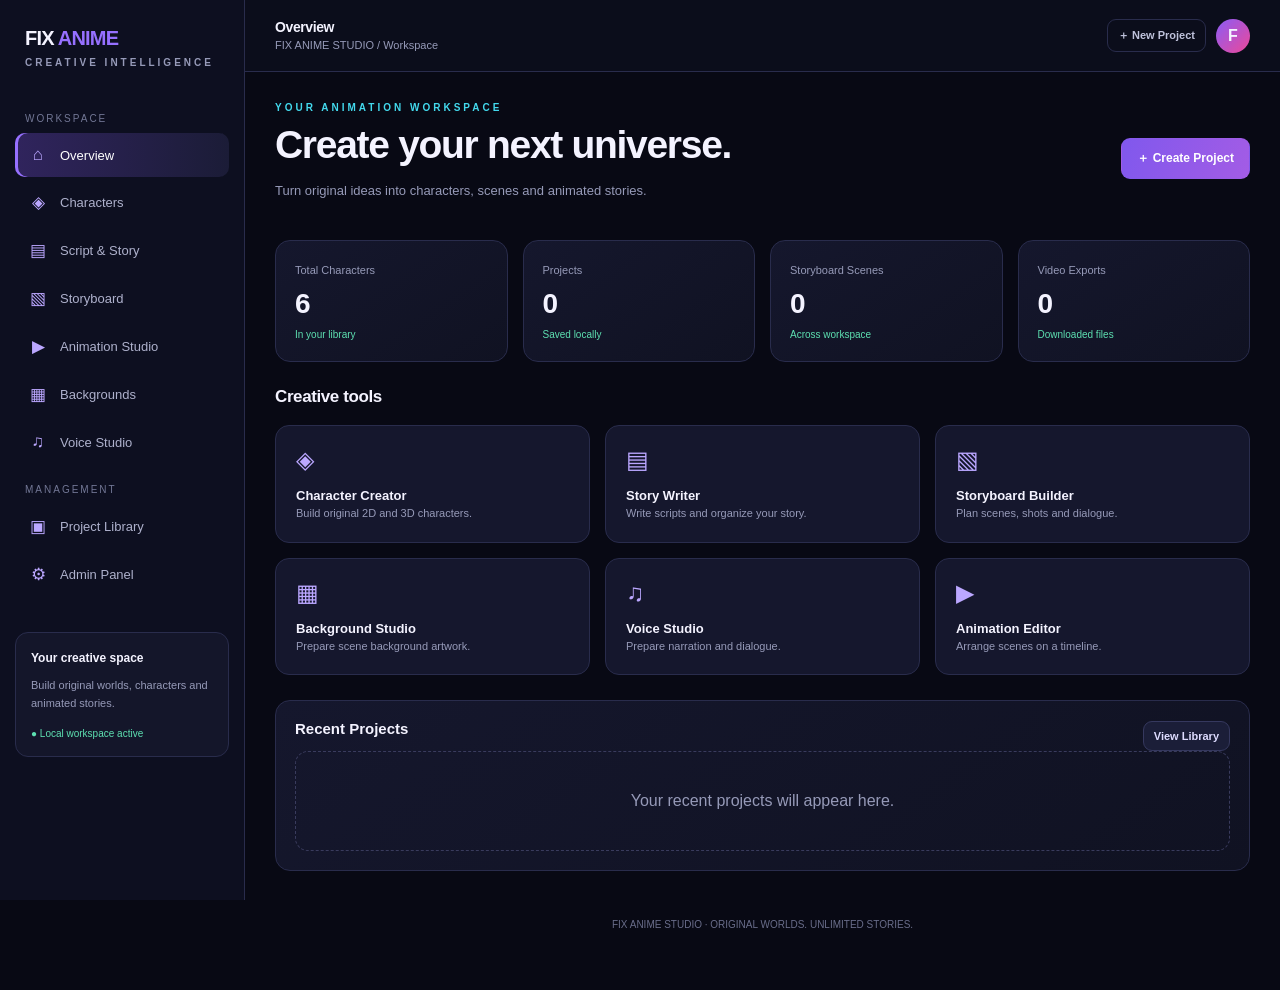
==== commit 917e30df: "index.html" ====
--- a/index.html
+++ b/index.html
@@ -4,631 +4,529 @@
 <head>
 <meta charset="UTF-8">
 <meta name="viewport" content="width=device-width, initial-scale=1.0">
-<meta name="theme-color" content="#080b18">
-<title>FIX ANIME STUDIO | Anime Creation Universe</title>
-<meta name="description" content="FIX ANIME STUDIO - Create anime characters, stories, worlds and episodes.">
-
+<meta name="theme-color" content="#080914">
+<title>FIX ANIME STUDIO — AI Animation Workspace</title>
 <style>
 :root{
-  --bg:#080b18;
-  --panel:#11182c;
-  --panel2:#17213b;
-  --purple:#a855f7;
-  --blue:#38bdf8;
-  --text:#f7f5ff;
-  --muted:#aab4ce;
-  --border:#29334d;
-}
-*{margin:0;padding:0;box-sizing:border-box}
-html{scroll-behavior:smooth}
-body{
-  background:
-    radial-gradient(circle at 80% 5%,#29134d,transparent 30%),
-    radial-gradient(circle at 10% 40%,#10284b,transparent 35%),
-    var(--bg);
-  color:var(--text);
-  font-family:Arial,sans-serif;
-}
-a{text-decoration:none;color:inherit}
-button{font:inherit;cursor:pointer}
-
-/* NAVBAR */
-.navbar{
-  position:sticky;
-  top:0;
-  z-index:100;
-  display:flex;
-  justify-content:space-between;
-  align-items:center;
-  gap:20px;
-  padding:17px 6%;
-  background:rgba(8,11,24,.94);
-  backdrop-filter:blur(18px);
-  border-bottom:1px solid var(--border);
-}
-.logo{
-  font-size:22px;
-  font-weight:900;
-  white-space:nowrap;
-}
-.logo span{color:#bd83ff}
-.nav-links{
-  display:flex;
-  align-items:center;
-  gap:22px;
-  font-size:14px;
-  color:var(--muted);
-}
-.nav-links a:hover{color:var(--blue)}
-.nav-button,.primary{
-  border:0;
-  border-radius:10px;
-  padding:12px 18px;
-  background:linear-gradient(100deg,#963be8,#5267ff);
-  color:white;
-  font-weight:bold;
-  box-shadow:0 0 20px #963be833;
-}
-
-/* HERO */
-.hero{
-  min-height:590px;
-  display:flex;
-  align-items:center;
-  padding:85px 8%;
-  position:relative;
-  overflow:hidden;
-}
-.hero-content{
-  max-width:720px;
-  position:relative;
-  z-index:2;
-}
-.hero-label{
-  color:var(--blue);
-  letter-spacing:3px;
-  font-size:12px;
-  font-weight:bold;
-  margin-bottom:22px;
-}
-.hero h1{
-  font-size:clamp(42px,7vw,78px);
-  line-height:1.08;
-  margin-bottom:22px;
-}
-.gradient-text{
-  background:linear-gradient(90deg,#c084fc,#38bdf8);
-  background-clip:text;
-  -webkit-background-clip:text;
-  color:transparent;
-}
-.hero p{
-  color:var(--muted);
-  line-height:1.8;
-  max-width:560px;
-  margin-bottom:30px;
-}
-.hero-actions{display:flex;flex-wrap:wrap;gap:13px}
-.secondary{
-  display:inline-block;
-  border:1px solid #ffffff35;
-  background:#ffffff0b;
-  color:white;
-  padding:12px 20px;
-  border-radius:10px;
-}
-.hero-glow{
-  position:absolute;
-  width:350px;
-  height:350px;
-  right:12%;
-  top:20%;
-  background:#7828d6;
-  filter:blur(130px);
-  opacity:.3;
-}
-
-/* GENERAL SECTIONS */
-.section{padding:70px 7%}
-.heading{text-align:center;margin-bottom:38px}
-.heading h2{font-size:clamp(26px,4vw,38px);margin-bottom:12px}
-.heading p{color:var(--muted);line-height:1.7}
-.grid{
-  display:grid;
-  grid-template-columns:repeat(3,minmax(0,1fr));
-  gap:22px;
-}
-.card{
-  background:linear-gradient(145deg,var(--panel2),var(--panel));
-  border:1px solid var(--border);
-  border-radius:17px;
-  padding:24px;
-  transition:.3s;
-}
-.card:hover{
-  transform:translateY(-6px);
-  border-color:var(--purple);
-  box-shadow:0 12px 35px #8b35ff22;
-}
-.card-icon{
-  width:58px;
-  height:58px;
-  display:grid;
-  place-items:center;
-  font-size:30px;
-  background:#a855f722;
-  border-radius:14px;
-  margin-bottom:19px;
-}
-.card h3{font-size:20px;margin-bottom:12px}
-.card p{color:var(--muted);font-size:14px;line-height:1.7;margin-bottom:18px}
-.card-link{
-  color:var(--blue);
-  font-weight:bold;
-  font-size:14px;
-}
-
-/* FEATURE STRIP */
-.feature-strip{
-  display:grid;
-  grid-template-columns:repeat(3,1fr);
-  gap:15px;
-  margin-top:35px;
-}
-.feature{
-  background:#ffffff08;
-  border:1px solid var(--border);
-  padding:22px;
-  border-radius:14px;
-  text-align:center;
-}
-.feature strong{display:block;font-size:25px;color:#c084fc;margin-bottom:8px}
-.feature span{font-size:13px;color:var(--muted)}
-
-/* CHARACTER PREVIEW */
-.character-preview{
-  background:linear-gradient(130deg,#17112f,#101d35);
-  border-top:1px solid var(--border);
-  border-bottom:1px solid var(--border);
-}
-.character-preview .card{
-  text-align:center;
-  padding:0;
-  overflow:hidden;
-}
-.character-art{
-  height:180px;
-  display:grid;
-  place-items:center;
-  font-size:75px;
-}
-.art-one{background:linear-gradient(135deg,#193b77,#6724bd)}
-.art-two{background:linear-gradient(135deg,#101522,#34345e)}
-.art-three{background:linear-gradient(135deg,#4b123d,#160e2d)}
-.character-text{padding:20px}
-.character-text h3{margin-bottom:8px}
-.character-text p{margin:0}
-.character-tag{
-  display:inline-block;
-  margin-top:12px;
-  padding:6px 11px;
-  background:#a855f722;
-  color:#d9b5ff;
-  border-radius:30px;
-  font-size:10px;
-  font-weight:bold;
-}
-.center-action{text-align:center;margin-top:32px}
-
-/* CREATOR BANNER */
-.creator-banner{
-  margin:30px 7% 70px;
-  padding:55px 25px;
-  text-align:center;
-  background:linear-gradient(120deg,#27134c,#122e53);
-  border:1px solid var(--border);
-  border-radius:20px;
-}
-.creator-banner h2{font-size:clamp(25px,4vw,35px);margin-bottom:13px}
-.creator-banner p{
-  color:var(--muted);
-  line-height:1.7;
-  margin-bottom:24px;
-}
-
-/* MODAL */
-.modal{
-  display:none;
-  position:fixed;
-  inset:0;
-  z-index:200;
-  background:#000c;
-  align-items:center;
-  justify-content:center;
-  padding:20px;
-}
-.modal.show{display:flex}
-.modal-box{
-  width:100%;
-  max-width:430px;
-  background:#141c32;
-  border:1px solid var(--border);
-  padding:28px;
-  border-radius:17px;
-}
-.modal-box h2{margin-bottom:20px}
-.modal-box input{
-  width:100%;
-  padding:14px;
-  margin-bottom:15px;
-  background:#080e20;
-  border:1px solid var(--border);
-  color:white;
-  border-radius:9px;
-  outline:none;
-}
-.modal-actions{display:flex;gap:10px}
-.modal-actions button{flex:1}
-.cancel{
-  background:#29334c;
-  color:white;
-  border:0;
-  padding:12px;
-  border-radius:9px;
-}
-.project-message{
-  color:var(--blue);
-  font-size:13px;
-  margin-top:12px;
-}
-
-/* FOOTER */
-footer{
-  padding:30px 6%;
-  border-top:1px solid var(--border);
-  text-align:center;
-  color:var(--muted);
-  font-size:13px;
-}
-.footer-links{
-  display:flex;
-  justify-content:center;
-  flex-wrap:wrap;
-  gap:20px;
-  margin-bottom:18px;
-}
-.footer-links a:hover{color:var(--blue)}
-
-/* RESPONSIVE */
-@media(max-width:850px){
-  .grid{grid-template-columns:repeat(2,minmax(0,1fr))}
-  .nav-links{gap:12px}
-}
-@media(max-width:600px){
-  .navbar{padding:14px 5%;flex-wrap:wrap}
-  .logo{font-size:18px}
-  .nav-links{
-    order:3;
-    width:100%;
-    justify-content:center;
-    flex-wrap:wrap;
-    gap:15px;
-    font-size:12px;
-  }
-  .nav-button{padding:10px 12px;font-size:12px}
-  .hero{min-height:490px;padding:65px 6%}
-  .section{padding:50px 6%}
-  .grid{grid-template-columns:1fr}
-  .feature-strip{grid-template-columns:1fr}
-  .creator-banner{margin:20px 6% 50px;padding:38px 18px}
-}
+ --bg:#080914;--panel:#111326;--panel2:#171a32;--line:#292c4c;
+ --text:#f4f3ff;--muted:#969ab8;--purple:#9670ff;--cyan:#43d9ed;
+ --pink:#f36bb6;--green:#5de0b1;--red:#ff718b;
+}
+*{box-sizing:border-box}
+body{margin:0;background:var(--bg);color:var(--text);font-family:Inter,Arial,sans-serif}
+button,input,textarea,select{font:inherit}
+button{cursor:pointer}
+a{color:inherit;text-decoration:none}
+.app{min-height:100vh;display:flex}
+.sidebar{width:245px;background:#0d0f20;border-right:1px solid var(--line);padding:22px 15px;position:fixed;inset:0 auto 0 0;z-index:10;overflow:auto}
+.brand{font-size:20px;font-weight:900;letter-spacing:-.8px;padding:5px 10px 25px}
+.brand span{color:var(--purple)}
+.brand small{display:block;font-size:10px;color:var(--muted);letter-spacing:3px;margin-top:7px}
+.nav-label{font-size:10px;color:#727795;letter-spacing:2px;margin:20px 10px 9px}
+.nav-btn{width:100%;display:flex;align-items:center;gap:12px;padding:12px 13px;border:0;border-radius:10px;background:transparent;color:#aeb1cc;text-align:left;margin:3px 0;font-size:13px}
+.nav-btn:hover,.nav-btn.active{background:linear-gradient(90deg,#30245d,#1b1c37);color:white}
+.nav-btn.active{box-shadow:inset 3px 0 var(--purple)}
+.nav-icon{width:20px;text-align:center;color:#bba7ff;font-size:17px}
+.sidebar-bottom{margin-top:35px;padding:15px;border:1px solid var(--line);border-radius:13px;background:#14162a}
+.sidebar-bottom p{font-size:11px;color:var(--muted);line-height:1.6}
+.main{margin-left:245px;width:calc(100% - 245px);min-width:0}
+.topbar{height:72px;border-bottom:1px solid var(--line);display:flex;align-items:center;justify-content:space-between;padding:0 30px;background:#0b0d1b;position:sticky;top:0;z-index:8}
+.top-left{display:flex;align-items:center;gap:13px}
+.topbar h2{font-size:14px;margin:0}
+.topbar small{color:var(--muted);font-size:11px}
+.top-actions{display:flex;align-items:center;gap:10px}
+.avatar{width:34px;height:34px;border-radius:50%;display:grid;place-items:center;background:linear-gradient(135deg,#8b5cf6,#ec4899);font-weight:bold}
+.content{padding:30px;max-width:1500px;margin:auto}
+.page{display:none}.page.active{display:block}
+.eyebrow{font-size:10px;color:var(--cyan);letter-spacing:3px;font-weight:bold}
+h1{font-size:clamp(27px,4vw,39px);letter-spacing:-1.3px;margin:10px 0}
+h2{letter-spacing:-.4px}
+.sub{color:var(--muted);font-size:13px;line-height:1.7}
+.btn{border:1px solid transparent;border-radius:9px;padding:11px 15px;color:white;background:linear-gradient(110deg,#8058ed,#a35ce5);font-weight:700;font-size:12px}
+.btn:hover{filter:brightness(1.15);transform:translateY(-1px)}
+.btn.secondary{background:#1b1e38;border-color:#35385e;color:#dedcff}
+.btn.ghost{background:transparent;border-color:var(--line);color:#bfc2db}
+.btn.danger{background:#51263a;border-color:#82445d}
+.btn.small{padding:8px 10px;font-size:11px}
+.btn:disabled{opacity:.5;cursor:not-allowed}
+.row{display:flex;align-items:center;justify-content:space-between;gap:12px;flex-wrap:wrap}
+.grid{display:grid;gap:15px}
+.stats{grid-template-columns:repeat(4,minmax(0,1fr));margin:25px 0}
+.stat,.panel{background:linear-gradient(145deg,#15172d,#101222);border:1px solid var(--line);border-radius:15px;padding:19px}
+.stat small{color:var(--muted);font-size:11px}
+.stat strong{display:block;font-size:28px;margin:10px 0 4px}
+.stat span{font-size:10px;color:var(--green)}
+.panel{margin-bottom:18px}
+.panel h3{font-size:15px;margin:0 0 14px}
+.quick-grid{grid-template-columns:repeat(3,minmax(0,1fr));margin:18px 0 25px}
+.quick{padding:20px;background:#15172d;border:1px solid var(--line);border-radius:14px;cursor:pointer;transition:.2s}
+.quick:hover{border-color:var(--purple);transform:translateY(-3px)}
+.quick .ico{font-size:24px;margin-bottom:14px;color:#bba7ff}
+.quick strong{display:block;font-size:13px}
+.quick small{color:var(--muted);font-size:11px;line-height:1.5}
+.toolbar{display:flex;gap:9px;flex-wrap:wrap;margin:20px 0}
+.field{background:#0c0e1e;border:1px solid #343653;border-radius:9px;padding:11px 12px;color:white;outline:none;min-width:0;width:100%}
+.field:focus{border-color:var(--purple)}
+.toolbar .field{width:auto;flex:1;min-width:150px}
+label{font-size:11px;color:#b7bad3;display:block;margin-bottom:7px}
+.form-grid{display:grid;grid-template-columns:repeat(2,minmax(0,1fr));gap:14px}
+.form-group.full{grid-column:1/-1}
+textarea.field{min-height:95px;resize:vertical}
+.cards{grid-template-columns:repeat(3,minmax(0,1fr))}
+.character{overflow:hidden;padding:0}
+.art{height:205px;position:relative;display:grid;place-items:center;overflow:hidden;background:radial-gradient(circle at 50% 45%,#6550a4,#20203e 55%,#101221)}
+.art img{width:100%;height:100%;object-fit:cover;position:absolute;inset:0}
+.art .initial{font-size:74px;font-weight:900;color:#fff;text-shadow:0 4px 35px #080914;z-index:1}
+.art:after{content:"";position:absolute;inset:0;background:linear-gradient(transparent 55%,#101222)}
+.char-info{padding:15px}
+.char-info h3{margin:0 0 6px;font-size:15px}
+.char-info p{font-size:11px;color:var(--muted);line-height:1.6;min-height:35px}
+.tags{display:flex;gap:6px;flex-wrap:wrap;margin:10px 0}
+.tag{font-size:9px;color:#d7caff;background:#2b2450;border-radius:20px;padding:5px 8px}
+.card-actions{display:flex;gap:7px;margin-top:12px}
+.card-actions button{flex:1}
+.empty{padding:40px;text-align:center;color:var(--muted);border:1px dashed #393b5d;border-radius:13px}
+.scene-list{display:grid;gap:10px}
+.scene{padding:14px;background:#15172c;border:1px solid var(--line);border-radius:12px;display:flex;gap:13px;align-items:center}
+.scene-no{width:38px;height:38px;border-radius:9px;background:#2b2450;display:grid;place-items:center;color:#d8c9ff;font-weight:bold}
+.scene p{font-size:11px;color:var(--muted);margin:5px 0}
+.editor{display:grid;grid-template-columns:minmax(0,1fr) 280px;gap:15px}
+.preview{aspect-ratio:16/9;background:radial-gradient(circle at 50% 40%,#38305e,#0b0d1a 75%);border:1px solid #39385e;border-radius:13px;display:grid;place-items:center;position:relative;overflow:hidden}
+.preview-text{text-align:center;padding:20px}
+.preview-text strong{display:block;font-size:clamp(18px,3vw,32px)}
+.preview-text p{color:#c1b7e7;font-size:12px}
+.timeline{margin-top:15px;background:#101225;border:1px solid var(--line);padding:14px;border-radius:12px}
+.track{height:33px;border-radius:6px;background:#1d2040;margin:8px 0;display:flex;overflow:hidden}
+.clip{height:100%;min-width:70px;flex:1;background:linear-gradient(90deg,#7855dd,#b16be9);margin-right:3px;border-radius:4px;display:grid;place-items:center;font-size:10px}
+.clip:nth-child(2){background:linear-gradient(90deg,#267f9b,#47bfd2)}
+.clip:nth-child(3){background:linear-gradient(90deg,#a94b83,#e36ca9)}
+.track-label{font-size:10px;color:var(--muted)}
+.list{display:grid;gap:9px}
+.list-item{padding:13px;background:#15172c;border:1px solid var(--line);border-radius:10px}
+.list-item strong{font-size:12px}
+.list-item p{font-size:11px;color:var(--muted);margin:5px 0}
+.status{font-size:10px;color:var(--green)}
+.notice{padding:13px;border:1px solid #4b4274;background:#211c3c;border-radius:10px;color:#d4c9ff;font-size:11px;line-height:1.7;margin:14px 0}
+.modal{display:none;position:fixed;inset:0;background:#050610dd;z-index:30;place-items:center;padding:15px}
+.modal.open{display:grid}
+.modal-box{width:min(650px,100%);max-height:90vh;overflow:auto;background:#14162a;border:1px solid #45416f;border-radius:16px;padding:22px}
+.modal-box h2{margin-top:0}
+.close{float:right;background:#292b48;color:white;border:0;border-radius:8px;padding:7px 11px}
+hr{border:0;border-top:1px solid var(--line);margin:18px 0}
+.mobile-menu{display:none}
+.footer{text-align:center;color:#696d8a;font-size:10px;padding:30px}
+@media(max-width:1000px){.cards{grid-template-columns:repeat(2,minmax(0,1fr))}.stats{grid-template-columns:repeat(2,minmax(0,1fr))}.quick-grid{grid-template-columns:repeat(2,minmax(0,1fr))}}
+@media(max-width:720px){
+ .sidebar{transform:translateX(-100%);transition:.25s}.sidebar.show{transform:translateX(0)}
+ .main{margin-left:0;width:100%}.mobile-menu{display:inline-block}
+ .topbar{padding:0 13px}.content{padding:19px 14px}
+ .cards{grid-template-columns:1fr 1fr}.editor{grid-template-columns:1fr}
+ .quick-grid{grid-template-columns:1fr 1fr}
+}
+@media(max-width:430px){.cards{grid-template-columns:1fr}.stats{grid-template-columns:1fr 1fr}.stat strong{font-size:23px}.topbar small{display:none}.quick-grid{grid-template-columns:1fr 1fr}}
 </style>
 </head>
-
 <body>
-
-<!-- NAVIGATION -->
-<header class="navbar">
-  <a href="index.html" class="logo">
-    FIX <span>ANIME</span> STUDIO
-  </a>
-
-  <nav class="nav-links">
-    <a href="index.html">Home</a>
-    <a href="#projects">Projects</a>
-    <a href="characters.html">Characters</a>
-    <a href="#creator">Creator</a>
-    <a href="admin.html">Admin</a>
-  </nav>
-
-  <button class="nav-button" onclick="openModal()">
-    + New Project
-  </button>
+<div class="app">
+<aside class="sidebar" id="sidebar">
+ <div class="brand">FIX <span>ANIME</span><small>CREATIVE INTELLIGENCE</small></div>
+ <div class="nav-label">WORKSPACE</div>
+ <button class="nav-btn active" data-page="dashboard"><span class="nav-icon">⌂</span>Overview</button>
+ <button class="nav-btn" data-page="characters"><span class="nav-icon">◈</span>Characters</button>
+ <button class="nav-btn" data-page="story"><span class="nav-icon">▤</span>Script & Story</button>
+ <button class="nav-btn" data-page="scenes"><span class="nav-icon">▧</span>Storyboard</button>
+ <button class="nav-btn" data-page="video"><span class="nav-icon">▶</span>Animation Studio</button>
+ <button class="nav-btn" data-page="backgrounds"><span class="nav-icon">▦</span>Backgrounds</button>
+ <button class="nav-btn" data-page="voice"><span class="nav-icon">♫</span>Voice Studio</button>
+ <div class="nav-label">MANAGEMENT</div>
+ <button class="nav-btn" data-page="library"><span class="nav-icon">▣</span>Project Library</button>
+ <button class="nav-btn" data-page="admin"><span class="nav-icon">⚙</span>Admin Panel</button>
+ <div class="sidebar-bottom">
+  <strong style="font-size:12px">Your creative space</strong>
+  <p>Build original worlds, characters and animated stories.</p>
+  <span class="status">● Local workspace active</span>
+ </div>
+</aside>
+
+<main class="main">
+<header class="topbar">
+ <div class="top-left">
+  <button class="btn secondary small mobile-menu" onclick="document.getElementById('sidebar').classList.toggle('show')">☰</button>
+  <div><h2 id="pageTitle">Overview</h2><small>FIX ANIME STUDIO / Workspace</small></div>
+ </div>
+ <div class="top-actions">
+  <button class="btn ghost small" onclick="newProject()">＋ New Project</button>
+  <div class="avatar">F</div>
+ </div>
 </header>
 
-<!-- HERO -->
-<main>
-<section class="hero" id="home">
-  <div class="hero-glow"></div>
-
-  <div class="hero-content">
-    <div class="hero-label">✦ YOUR IMAGINATION. YOUR UNIVERSE.</div>
-
-    <h1>
-      Create Your Own<br>
-      <span class="gradient-text">Anime Universe</span>
-    </h1>
-
-    <p>
-      Welcome to FIX ANIME STUDIO. Create original anime
-      characters, design fantasy worlds, develop amazing
-      stories and build your own anime universe.
-    </p>
-
-    <div class="hero-actions">
-      <button class="primary" onclick="openModal()">
-        Start Creating →
-      </button>
-      <a href="characters.html" class="secondary">
-        Explore Characters
-      </a>
-    </div>
+<div class="content">
+
+<section class="page active" id="dashboard">
+ <div class="row">
+  <div><div class="eyebrow">YOUR ANIMATION WORKSPACE</div><h1>Create your next universe.</h1><p class="sub">Turn original ideas into characters, scenes and animated stories.</p></div>
+  <button class="btn" onclick="newProject()">＋ Create Project</button>
+ </div>
+ <div class="grid stats">
+  <div class="stat"><small>Total Characters</small><strong id="statChars">0</strong><span>In your library</span></div>
+  <div class="stat"><small>Projects</small><strong id="statProjects">0</strong><span>Saved locally</span></div>
+  <div class="stat"><small>Storyboard Scenes</small><strong id="statScenes">0</strong><span>Across workspace</span></div>
+  <div class="stat"><small>Video Exports</small><strong id="statExports">0</strong><span>Downloaded files</span></div>
+ </div>
+ <h2 style="font-size:17px">Creative tools</h2>
+ <div class="grid quick-grid">
+  <div class="quick" onclick="go('characters')"><div class="ico">◈</div><strong>Character Creator</strong><small>Build original 2D and 3D characters.</small></div>
+  <div class="quick" onclick="go('story')"><div class="ico">▤</div><strong>Story Writer</strong><small>Write scripts and organize your story.</small></div>
+  <div class="quick" onclick="go('scenes')"><div class="ico">▧</div><strong>Storyboard Builder</strong><small>Plan scenes, shots and dialogue.</small></div>
+  <div class="quick" onclick="go('backgrounds')"><div class="ico">▦</div><strong>Background Studio</strong><small>Prepare scene background artwork.</small></div>
+  <div class="quick" onclick="go('voice')"><div class="ico">♫</div><strong>Voice Studio</strong><small>Prepare narration and dialogue.</small></div>
+  <div class="quick" onclick="go('video')"><div class="ico">▶</div><strong>Animation Editor</strong><small>Arrange scenes on a timeline.</small></div>
+ </div>
+ <div class="panel">
+  <div class="row"><h3>Recent Projects</h3><button class="btn secondary small" onclick="go('library')">View Library</button></div>
+  <div id="recentProjects" class="list"></div>
+ </div>
+</section>
+
+<section class="page" id="characters">
+ <div class="row"><div><div class="eyebrow">CHARACTER UNIVERSE</div><h1>Character Library</h1><p class="sub">Create and manage your own consistent original characters.</p></div><button class="btn" onclick="openCharacter()">＋ New Character</button></div>
+ <div class="toolbar">
+  <input class="field" id="charSearch" placeholder="Search characters..." oninput="renderCharacters()">
+  <select class="field" id="charType" onchange="renderCharacters()"><option value="all">All Styles</option><option>2D</option><option>3D</option></select>
+  <select class="field" id="charRole" onchange="renderCharacters()"><option value="all">All Roles</option><option>Hero</option><option>Villain</option><option>Warrior</option><option>Princess</option><option>Mage</option><option>Other</option></select>
+ </div>
+ <div class="grid cards" id="characterGrid"></div>
+</section>
+
+<section class="page" id="story">
+ <div class="eyebrow">STORY DEVELOPMENT</div><h1>Script & Story</h1>
+ <p class="sub">Write your episode idea, story outline and dialogue.</p>
+ <div class="panel">
+  <div class="form-grid">
+   <div class="form-group"><label>Project / Episode Title</label><input class="field" id="storyTitle" placeholder="The Last Light"></div>
+   <div class="form-group"><label>Genre</label><select class="field" id="storyGenre"><option>Fantasy Adventure</option><option>Action</option><option>Mystery</option><option>Comedy</option><option>Science Fiction</option><option>Drama</option></select></div>
+   <div class="form-group full"><label>Story Idea</label><textarea class="field" id="storyIdea" placeholder="Describe your original anime story..."></textarea></div>
+   <div class="form-group full"><label>Episode Script / Dialogue</label><textarea class="field" id="script" style="min-height:220px" placeholder="SCENE 1 — EXT. ANCIENT CITY — NIGHT&#10;&#10;NARRATOR: A new journey begins...&#10;&#10;HERO: Who is there?"></textarea></div>
   </div>
-</section>
-
-<!-- PROJECTS -->
-<section class="section" id="projects">
-  <div class="heading">
-    <h2>✦ Creative Workspace</h2>
-    <p>Everything starts with your imagination.</p>
+  <div class="toolbar"><button class="btn" onclick="saveStory()">Save Story</button><button class="btn secondary" onclick="downloadScript()">Download Script</button></div>
+  <div class="notice">AI script writing is not connected yet. This editor saves your own writing locally. An AI writing API can be connected through a secure backend later.</div>
+ </div>
+</section>
+
+<section class="page" id="scenes">
+ <div class="eyebrow">VISUAL STORYTELLING</div><h1>Storyboard Studio</h1>
+ <p class="sub">Break your episode into individual scenes and shots.</p>
+ <div class="panel">
+  <div class="row"><h3>Scene Builder</h3><button class="btn" onclick="addScene()">＋ Add Scene</button></div>
+  <div class="form-grid">
+   <div class="form-group"><label>Scene Title</label><input class="field" id="sceneTitle" placeholder="The arrival"></div>
+   <div class="form-group"><label>Location / Background</label><input class="field" id="sceneLocation" placeholder="Ancient forest at night"></div>
+   <div class="form-group"><label>Characters</label><select class="field" id="sceneCharacter"></select></div>
+   <div class="form-group"><label>Camera Shot</label><select class="field" id="sceneCamera"><option>Wide Shot</option><option>Close Up</option><option>Medium Shot</option><option>Over The Shoulder</option><option>Low Angle</option><option>High Angle</option></select></div>
+   <div class="form-group full"><label>Action & Dialogue</label><textarea class="field" id="sceneAction" placeholder="Describe what happens in this scene..."></textarea></div>
   </div>
-
-  <div class="grid" id="projectGrid">
-
-    <article class="card">
-      <div class="card-icon">🎨</div>
-      <h3>Character Creator</h3>
-      <p>Design original anime heroes, villains and unique characters.</p>
-      <a href="characters.html" class="card-link">Explore Characters →</a>
-    </article>
-
-    <article class="card">
-      <div class="card-icon">🌌</div>
-      <h3>Anime World</h3>
-      <p>Imagine fantasy kingdoms, magical cities and mysterious worlds.</p>
-      <button class="card-link" onclick="showFeature('Anime World')">Explore →</button>
-    </article>
-
-    <article class="card">
-      <div class="card-icon">🎬</div>
-      <h3>Episode Studio</h3>
-      <p>Organize your ideas into stories, scenes and anime episodes.</p>
-      <button class="card-link" onclick="showFeature('Episode Studio')">Explore →</button>
-    </article>
-
-    <article class="card">
-      <div class="card-icon">📖</div>
-      <h3>Story Creator</h3>
-      <p>Write original anime stories, dialogues and exciting adventures.</p>
-      <button class="card-link" onclick="showFeature('Story Creator')">Explore →</button>
-    </article>
-
-    <article class="card">
-      <div class="card-icon">🧊</div>
-      <h3>3D Universe</h3>
-      <p>Plan your future 3D characters, environments and animation scenes.</p>
-      <button class="card-link" onclick="showFeature('3D Universe')">Explore →</button>
-    </article>
-
-    <article class="card">
-      <div class="card-icon">✨</div>
-      <h3>Anime Gallery</h3>
-      <p>Showcase your characters, artwork and creative projects.</p>
-      <a href="characters.html" class="card-link">Open Gallery →</a>
-    </article>
-
+  <div class="toolbar"><button class="btn" onclick="addScene()">Add to Storyboard</button><button class="btn secondary" onclick="downloadStoryboard()">Download Storyboard</button></div>
+ </div>
+ <div class="panel"><div class="row"><h3>Your Scenes</h3><span class="sub" id="sceneCount">0 scenes</span></div><div class="scene-list" id="sceneList"></div></div>
+</section>
+
+<section class="page" id="video">
+ <div class="eyebrow">PRODUCTION WORKSPACE</div><h1>Animation Studio</h1>
+ <p class="sub">Arrange your storyboard into a video production plan.</p>
+ <div class="editor">
+  <div>
+   <div class="preview" id="videoPreview"><div class="preview-text"><strong>FIX ANIME STUDIO</strong><p>Your animation preview canvas</p></div></div>
+   <div class="toolbar">
+    <button class="btn" onclick="previewScene()">▶ Preview Scene</button>
+    <button class="btn secondary" onclick="downloadProduction()">Export Project Data</button>
+   </div>
+   <div class="timeline">
+    <div class="row"><strong style="font-size:12px">EDITING TIMELINE</strong><span class="sub">Scene sequence</span></div>
+    <div class="track-label">VIDEO / SCENES</div><div class="track" id="videoTrack"></div>
+    <div class="track-label">CHARACTERS / ACTIONS</div><div class="track"><div class="clip">Character</div><div class="clip">Action</div></div>
+    <div class="track-label">VOICE / AUDIO</div><div class="track"><div class="clip">Dialogue</div><div class="clip">Narration</div></div>
+   </div>
   </div>
-
-  <div class="feature-strip">
-    <div class="feature">
-      <strong>2D</strong>
-      <span>Anime Art Concept</span>
-    </div>
-    <div class="feature">
-      <strong>3D</strong>
-      <span>Future 3D Studio</span>
-    </div>
-    <div class="feature">
-      <strong>∞</strong>
-      <span>Unlimited Imagination</span>
-    </div>
+  <div class="panel">
+   <h3>Animation Controls</h3>
+   <label>Character Action</label><select class="field" id="action"><option>Idle</option><option>Walking</option><option>Running</option><option>Talking</option><option>Waving</option><option>Jumping</option><option>Surprised</option></select>
+   <label style="margin-top:13px">Facial Expression</label><select class="field" id="expression"><option>Neutral</option><option>Happy</option><option>Angry</option><option>Sad</option><option>Surprised</option><option>Determined</option></select>
+   <label style="margin-top:13px">Camera Movement</label><select class="field" id="camera"><option>Static</option><option>Zoom In</option><option>Zoom Out</option><option>Pan Left</option><option>Pan Right</option></select>
+   <label style="margin-top:13px">Scene Duration (seconds)</label><input class="field" id="duration" type="number" min="1" max="300" value="8">
+   <div class="notice">These controls save production settings. Real character rigging, lip-sync and rendered video require an animation engine or AI video API.</div>
   </div>
-</section>
-
-<!-- CHARACTER PREVIEW -->
-<section class="section character-preview" id="characters-preview">
-  <div class="heading">
-    <h2>✦ Anime Universe Characters</h2>
-    <p>Meet some of the heroes and legends of our universe.</p>
+ </div>
+</section>
+
+<section class="page" id="backgrounds">
+ <div class="eyebrow">ENVIRONMENT DESIGN</div><h1>Background Studio</h1>
+ <p class="sub">Organize visual references and background prompts for your anime scenes.</p>
+ <div class="panel">
+  <label>Background Description</label><textarea id="bgPrompt" class="field" placeholder="A mysterious ancient city, glowing blue lanterns, cinematic night atmosphere, original anime environment..."></textarea>
+  <label style="margin-top:14px">Visual Style</label><select class="field" id="bgStyle"><option>2D Anime</option><option>3D Cinematic</option><option>Watercolor Fantasy</option><option>Dark Fantasy</option><option>Cyberpunk</option></select>
+  <label style="margin-top:14px">Reference Image URL (optional)</label><input id="bgUrl" class="field" placeholder="https://...">
+  <div class="toolbar"><button class="btn" onclick="saveBackground()">Save Background Brief</button><button class="btn secondary" onclick="downloadBackgrounds()">Export Briefs</button></div>
+  <div class="notice">This is a background planning tool. Actual AI background generation will need a connected image-generation service.</div>
+ </div>
+ <div class="grid cards" id="backgroundGrid"></div>
+</section>
+
+<section class="page" id="voice">
+ <div class="eyebrow">DIALOGUE & SOUND</div><h1>Voice Studio</h1>
+ <p class="sub">Prepare character dialogue, narration and voice direction.</p>
+ <div class="panel">
+  <div class="form-grid">
+   <div class="form-group"><label>Character</label><select class="field" id="voiceCharacter"></select></div>
+   <div class="form-group"><label>Voice Direction</label><select class="field" id="voiceStyle"><option>Calm</option><option>Energetic</option><option>Dramatic</option><option>Mysterious</option><option>Gentle</option><option>Confident</option></select></div>
+   <div class="form-group"><label>Language</label><select class="field" id="voiceLanguage"><option>English</option><option>Bangla</option><option>Japanese</option><option>Hindi</option></select></div>
+   <div class="form-group"><label>Voice Type</label><select class="field" id="voiceType"><option>Natural</option><option>Deep</option><option>Bright</option><option>Soft</option></select></div>
+   <div class="form-group full"><label>Dialogue / Narration</label><textarea class="field" id="voiceText" placeholder="Write the dialogue here..."></textarea></div>
   </div>
-
-  <div class="grid">
-
-    <article class="card">
-      <div class="character-art art-one">⚡</div>
-      <div class="character-text">
-        <h3>Akira Storm</h3>
-        <p>Thunder-powered young hero.</p>
-        <span class="character-tag">MAIN HERO</span>
-      </div>
-    </article>
-
-    <article class="card">
-      <div class="character-art art-two">🥷</div>
-      <div class="character-text">
-        <h3>Kage Shadow</h3>
-        <p>Mysterious guardian ninja.</p>
-        <span class="character-tag">DARK NINJA</span>
-      </div>
-    </article>
-
-    <article class="card">
-      <div class="character-art art-three">👿</div>
-      <div class="character-text">
-        <h3>Lord Zareth</h3>
-        <p>Ancient master of dark energy.</p>
-        <span class="character-tag">MAIN VILLAIN</span>
-      </div>
-    </article>
-
+  <div class="toolbar"><button class="btn" onclick="saveVoice()">Save Voice Script</button><button class="btn secondary" onclick="downloadVoice()">Download Voice Script</button></div>
+  <div class="notice">Voice generation and lip-sync are not active in this frontend version. Connect a text-to-speech service through a secure server to generate audio.</div>
+ </div>
+ <div class="panel"><h3>Saved Voice Scripts</h3><div class="list" id="voiceList"></div></div>
+</section>
+
+<section class="page" id="library">
+ <div class="eyebrow">YOUR WORK</div><h1>Project Library</h1>
+ <p class="sub">Your locally saved projects and creative assets.</p>
+ <div class="toolbar"><button class="btn" onclick="newProject()">＋ New Project</button><button class="btn secondary" onclick="exportAll()">Export Workspace Backup</button><button class="btn ghost" onclick="document.getElementById('importFile').click()">Import Backup</button><input type="file" id="importFile" accept=".json,application/json" hidden onchange="importBackup(event)"></div>
+ <div class="list" id="projectList"></div>
+</section>
+
+<section class="page" id="admin">
+ <div class="eyebrow">CONTROL CENTER</div><h1>Admin Panel</h1>
+ <p class="sub">Manage your local workspace data.</p>
+ <div class="grid stats">
+  <div class="stat"><small>Characters</small><strong id="adminChars">0</strong></div>
+  <div class="stat"><small>Projects</small><strong id="adminProjects">0</strong></div>
+  <div class="stat"><small>Scenes</small><strong id="adminScenes">0</strong></div>
+  <div class="stat"><small>Background Briefs</small><strong id="adminBackgrounds">0</strong></div>
+ </div>
+ <div class="panel">
+  <h3>Workspace Management</h3>
+  <div class="toolbar"><button class="btn" onclick="exportAll()">Download Backup</button><button class="btn secondary" onclick="document.getElementById('importFile').click()">Restore Backup</button></div>
+  <div class="notice">This Admin Panel is a local browser workspace, not a secure multi-user admin system. For a public website, use server-side authentication and a shared database. Never store admin passwords or private API keys in frontend code.</div>
+ </div>
+ <div class="panel">
+  <h3>Data Management</h3>
+  <p class="sub">Resetting the workspace removes locally stored characters, scenes, projects and briefs.</p>
+  <button class="btn danger" onclick="resetWorkspace()">Reset Local Workspace</button>
+ </div>
+</section>
+
+<div class="footer">FIX ANIME STUDIO · ORIGINAL WORLDS. UNLIMITED STORIES.</div>
+</div>
+</main>
+</div>
+
+<div class="modal" id="characterModal">
+ <div class="modal-box">
+  <button class="close" onclick="closeCharacter()">✕</button>
+  <h2 id="modalTitle">Create Character</h2>
+  <p class="sub">Add an original character to your universe.</p>
+  <input type="hidden" id="characterId">
+  <div class="form-grid" style="margin-top:20px">
+   <div class="form-group"><label>Character Name</label><input class="field" id="cName" maxlength="60" placeholder="Character name"></div>
+   <div class="form-group"><label>Art Style</label><select class="field" id="cType"><option>2D</option><option>3D</option></select></div>
+   <div class="form-group"><label>Role</label><select class="field" id="cRole"><option>Hero</option><option>Villain</option><option>Warrior</option><option>Princess</option><option>Mage</option><option>Other</option></select></div>
+   <div class="form-group"><label>Special Ability</label><input class="field" id="cPower" placeholder="Special ability"></div>
+   <div class="form-group full"><label>Artwork Image URL</label><input class="field" id="cImage" placeholder="https://..."></div>
+   <div class="form-group full"><label>Character Description</label><textarea class="field" id="cStory" placeholder="Personality, appearance, backstory..."></textarea></div>
   </div>
-
-  <div class="center-action">
-    <a href="characters.html" class="primary">
-      View All Characters →
-    </a>
-  </div>
-</section>
-
-<!-- CREATOR -->
-<section class="creator-banner" id="creator">
-  <h2>Ready to Create Your Anime?</h2>
-  <p>
-    Start with an idea. Build a character. Create a story.
-    Make your own anime universe with FIX ANIME STUDIO.
-  </p>
-  <button class="primary" onclick="openModal()">
-    Create New Project →
-  </button>
-</section>
-</main>
-
-<!-- PROJECT MODAL -->
-<div class="modal" id="projectModal">
-  <div class="modal-box">
-    <h2>✦ Create New Project</h2>
-
-    <input
-      id="projectName"
-      type="text"
-      placeholder="Enter your anime project name"
-      maxlength="60"
-    >
-
-    <div class="modal-actions">
-      <button class="primary" onclick="createProject()">Create Project</button>
-      <button class="cancel" onclick="closeModal()">Cancel</button>
-    </div>
-
-    <div class="project-message" id="projectMessage"></div>
-  </div>
+  <div class="toolbar"><button class="btn" onclick="saveCharacter()">Save Character</button><button class="btn secondary" onclick="closeCharacter()">Cancel</button></div>
+ </div>
 </div>
 
-<!-- FOOTER -->
-<footer>
-  <div class="footer-links">
-    <a href="index.html">Home</a>
-    <a href="characters.html">Characters</a>
-    <a href="admin.html">Admin Panel</a>
-  </div>
-
-  <p>© 2026 FIX ANIME STUDIO. All Rights Reserved.</p>
-  <p style="margin-top:9px">Create • Imagine • Animate</p>
-</footer>
-
 <script>
-const PROJECT_KEY = "fixAnimeProjects";
-
-function openModal(){
-  document.getElementById("projectModal").classList.add("show");
-  document.getElementById("projectName").focus();
-}
-
-function closeModal(){
-  document.getElementById("projectModal").classList.remove("show");
-  document.getElementById("projectMessage").textContent = "";
-}
-
-function showFeature(name){
-  alert(name + " is planned for a future FIX ANIME STUDIO update.");
-}
-
-function getProjects(){
-  try{
-    return JSON.parse(localStorage.getItem(PROJECT_KEY)) || [];
-  }catch(error){
-    return [];
-  }
-}
-
-function saveProjects(projects){
-  localStorage.setItem(PROJECT_KEY, JSON.stringify(projects));
-}
-
-function createProject(){
-  const input = document.getElementById("projectName");
-  const message = document.getElementById("projectMessage");
-  const name = input.value.trim();
-
-  if(!name){
-    message.textContent = "Please enter a project name.";
-    return;
-  }
-
-  const projects = getProjects();
-
-  projects.push({
-    id: Date.now().toString(),
-    name: name,
-    createdAt: new Date().toISOString()
-  });
-
-  saveProjects(projects);
-  renderProjects();
-
-  input.value = "";
-  message.textContent = "Project created successfully!";
-}
-
+const DBKEY="fixAnimeStudio_v1";
+const initial={
+ characters:[
+ {id:"a1",name:"Astra Raiyan",type:"2D",role:"Hero",power:"Void Strike",story:"A thoughtful young explorer with a mysterious cosmic gift.",image:"",color:"#7255be"},
+ {id:"a2",name:"Zenith Blaze",type:"3D",role:"Warrior",power:"Thunder Reign",story:"A disciplined guardian whose courage inspires a city.",image:"",color:"#267b9a"},
+ {id:"a3",name:"Draco Vortex",type:"3D",role:"Villain",power:"Dark Eclipse",story:"A calculating antagonist who seeks an ancient source of power.",image:"",color:"#773b70"},
+ {id:"a4",name:"Sakura Mirai",type:"2D",role:"Princess",power:"Ice Blossom",story:"A kind but determined royal protector of a winter kingdom.",image:"",color:"#a64e89"},
+ {id:"a5",name:"Ryu Kazen",type:"2D",role:"Warrior",power:"Inferno Flame",story:"A bold wanderer with a fiery spirit and a strong sense of justice.",image:"",color:"#b45d35"},
+ {id:"a6",name:"Miyu Seraph",type:"3D",role:"Mage",power:"Spirit Magic",story:"A quiet scholar who studies the hidden language of spirits.",image:"",color:"#416eaa"}
+ ],
+ projects:[],scenes:[],stories:[],backgrounds:[],voices:[],exports:0
+};
+function load(){
+ try{
+  const saved=JSON.parse(localStorage.getItem(DBKEY));
+  if(saved&&typeof saved==="object")return {...structuredClone(initial),...saved};
+ }catch(e){}
+ return structuredClone(initial);
+}
+let db=load();
+function persist(){try{localStorage.setItem(DBKEY,JSON.stringify(db));refreshAll();return true}catch(e){alert("Storage is full. Export a backup or remove some large data.");return false}}
+function uid(){return "x"+Date.now().toString(36)+Math.random().toString(36).slice(2,7)}
+function esc(v){return String(v??"").replace(/[&<>"']/g,c=>({"&":"&amp;","<":"&lt;",">":"&gt;",'"':"&quot;","'":"&#39;"}[c]))}
+function go(id){
+ document.querySelectorAll(".page").forEach(p=>p.classList.remove("active"));
+ document.getElementById(id).classList.add("active");
+ document.querySelectorAll(".nav-btn").forEach(b=>b.classList.toggle("active",b.dataset.page===id));
+ const names={dashboard:"Overview",characters:"Characters",story:"Script & Story",scenes:"Storyboard",video:"Animation Studio",backgrounds:"Background Studio",voice:"Voice Studio",library:"Project Library",admin:"Admin Panel"};
+ document.getElementById("pageTitle").textContent=names[id]||id;
+ document.getElementById("sidebar").classList.remove("show");
+ refreshAll();
+}
+document.querySelectorAll(".nav-btn").forEach(b=>b.addEventListener("click",()=>go(b.dataset.page)));
+function refreshAll(){
+ const count=id=>document.getElementById(id);
+ ["statChars","adminChars"].forEach(id=>count(id).textContent=db.characters.length);
+ ["statProjects","adminProjects"].forEach(id=>count(id).textContent=db.projects.length);
+ ["statScenes","adminScenes"].forEach(id=>count(id).textContent=db.scenes.length);
+ count("adminBackgrounds").textContent=db.backgrounds.length;
+ count("statExports").textContent=db.exports||0;
+ renderCharacters();renderScenes();renderProjects();renderBackgrounds();renderVoices();renderTimeline();fillCharacterSelects();
+}
+function openCharacter(id){
+ const c=db.characters.find(x=>x.id===id);
+ document.getElementById("modalTitle").textContent=c?"Edit Character":"Create Character";
+ document.getElementById("characterId").value=c?.id||"";
+ document.getElementById("cName").value=c?.name||"";
+ document.getElementById("cType").value=c?.type||"2D";
+ document.getElementById("cRole").value=c?.role||"Hero";
+ document.getElementById("cPower").value=c?.power||"";
+ document.getElementById("cImage").value=c?.image||"";
+ document.getElementById("cStory").value=c?.story||"";
+ document.getElementById("characterModal").classList.add("open");
+}
+function closeCharacter(){document.getElementById("characterModal").classList.remove("open")}
+function saveCharacter(){
+ const name=document.getElementById("cName").value.trim();
+ if(!name){alert("Enter a character name.");return}
+ const id=document.getElementById("characterId").value;
+ const obj={id:id||uid(),name,type:document.getElementById("cType").value,role:document.getElementById("cRole").value,power:document.getElementById("cPower").value.trim(),image:document.getElementById("cImage").value.trim(),story:document.getElementById("cStory").value.trim(),color:"#55418f"};
+ if(obj.image&&!/^https?:\/\//i.test(obj.image)){alert("Use a valid https:// or http:// image URL.");return}
+ if(id)db.characters=db.characters.map(c=>c.id===id?obj:c);else db.characters.unshift(obj);
+ if(persist())closeCharacter();
+}
+function renderCharacters(){
+ const grid=document.getElementById("characterGrid");if(!grid)return;
+ const q=(document.getElementById("charSearch")?.value||"").toLowerCase();
+ const type=document.getElementById("charType")?.value||"all";
+ const role=document.getElementById("charRole")?.value||"all";
+ const list=db.characters.filter(c=>(type==="all"||c.type===type)&&(role==="all"||c.role===role)&&(c.name+" "+c.power+" "+c.story).toLowerCase().includes(q));
+ if(!list.length){grid.innerHTML='<div class="empty" style="grid-column:1/-1">No characters found. Create your first character.</div>';return}
+ grid.innerHTML=list.map(c=>`<article class="panel character">
+ <div class="art" style="background:radial-gradient(circle at 50% 45%,${esc(c.color||"#55418f")},#17172f 70%)">
+ ${c.image?`<img src="${esc(c.image)}" alt="${esc(c.name)}" onerror="this.remove()">`:""}
+ <span class="initial">${esc(c.name.slice(0,1).toUpperCase())}</span>
+ </div><div class="char-info"><h3>${esc(c.name)}</h3>
+ <div class="tags"><span class="tag">${esc(c.type)}</span><span class="tag">${esc(c.role)}</span></div>
+ <p>${esc(c.story||"No description yet.")}</p><div class="sub">✦ ${esc(c.power||"Ability not set")}</div>
+ <div class="card-actions"><button class="btn secondary small" onclick="openCharacter('${c.id}')">Edit</button><button class="btn danger small" onclick="deleteCharacter('${c.id}')">Delete</button></div></div></article>`).join("");
+}
+function deleteCharacter(id){if(!confirm("Delete this character?"))return;db.characters=db.characters.filter(c=>c.id!==id);persist()}
+function newProject(){
+ const name=prompt("Enter your project title:");
+ if(!name||!name.trim())return;
+ db.projects.unshift({id:uid(),name:name.trim(),date:new Date().toLocaleString(),description:"New anime project"});
+ persist();go("library");
+}
 function renderProjects(){
-  const grid = document.getElementById("projectGrid");
-
-  document.querySelectorAll(".user-project").forEach(item => item.remove());
-
-  getProjects().forEach(project => {
-    const card = document.createElement("article");
-    card.className = "card user-project";
-
-    const icon = document.createElement("div");
-    icon.className = "card-icon";
-    icon.textContent = "🎬";
-
-    const title = document.createElement("h3");
-    title.textContent = project.name;
-
-    const description = document.createElement("p");
-    description.textContent = "Your anime project.";
-
-    const status = document.createElement("span");
-    status.className = "character-tag";
-    status.textContent = "YOUR PROJECT";
-
-    card.append(icon,title,description,status);
-    grid.appendChild(card);
-  });
-}
-
-document.getElementById("projectModal").addEventListener("click",function(event){
-  if(event.target === this) closeModal();
-});
-
-document.getElementById("projectName").addEventListener("keydown",function(event){
-  if(event.key === "Enter") createProject();
-  if(event.key === "Escape") closeModal();
-});
-
-renderProjects();
+ const list=document.getElementById("projectList"),recent=document.getElementById("recentProjects");
+ if(!list||!recent)return;
+ const html=db.projects.map(p=>`<div class="list-item row"><div><strong>${esc(p.name)}</strong><p>${esc(p.description||"Anime project")} · ${esc(p.date||"")}</p></div><button class="btn danger small" onclick="deleteProject('${p.id}')">Delete</button></div>`).join("");
+ list.innerHTML=html||'<div class="empty">No projects yet. Create your first project.</div>';
+ recent.innerHTML=db.projects.slice(0,3).map(p=>`<div class="list-item"><strong>${esc(p.name)}</strong><p>${esc(p.date||"Saved project")}</p></div>`).join("")||'<div class="empty">Your recent projects will appear here.</div>';
+}
+function deleteProject(id){if(!confirm("Delete this project?"))return;db.projects=db.projects.filter(p=>p.id!==id);persist()}
+function saveStory(){
+ const title=document.getElementById("storyTitle").value.trim();
+ const script=document.getElementById("script").value;
+ if(!title&&!script){alert("Enter a story title or script.");return}
+ const obj={id:uid(),title:title||"Untitled Story",genre:document.getElementById("storyGenre").value,idea:document.getElementById("storyIdea").value,script,date:new Date().toLocaleString()};
+ db.stories.unshift(obj);persist();alert("Story saved to workspace.");
+}
+function downloadText(name,text){
+ const blob=new Blob([text],{type:"text/plain;charset=utf-8"});
+ const url=URL.createObjectURL(blob);const a=document.createElement("a");a.href=url;a.download=name;a.click();URL.revokeObjectURL(url);
+}
+function downloadScript(){
+ const text="FIX ANIME STUDIO — SCRIPT\n\n"+document.getElementById("storyTitle").value+"\n\n"+document.getElementById("storyIdea").value+"\n\n"+document.getElementById("script").value;
+ downloadText("fix-anime-script.txt",text);db.exports++;persist();
+}
+function addScene(){
+ const title=document.getElementById("sceneTitle").value.trim();
+ if(!title){alert("Enter a scene title.");return}
+ db.scenes.push({id:uid(),title,location:document.getElementById("sceneLocation").value,character:document.getElementById("sceneCharacter").value,camera:document.getElementById("sceneCamera").value,action:document.getElementById("sceneAction").value});
+ ["sceneTitle","sceneLocation","sceneAction"].forEach(id=>document.getElementById(id).value="");
+ persist();
+}
+function renderScenes(){
+ const el=document.getElementById("sceneList");if(!el)return;
+ document.getElementById("sceneCount").textContent=db.scenes.length+" scenes";
+ el.innerHTML=db.scenes.map((s,i)=>`<div class="scene"><div class="scene-no">${String(i+1).padStart(2,"0")}</div><div style="flex:1"><strong style="font-size:12px">${esc(s.title)}</strong><p>${esc(s.location)} · ${esc(s.character)} · ${esc(s.camera)}</p><p>${esc(s.action)}</p></div><button class="btn danger small" onclick="deleteScene('${s.id}')">Delete</button></div>`).join("")||'<div class="empty">No scenes added yet.</div>';
+}
+function deleteScene(id){db.scenes=db.scenes.filter(s=>s.id!==id);persist()}
+function downloadStoryboard(){downloadText("fix-anime-storyboard.txt",db.scenes.map((s,i)=>`SCENE ${i+1}: ${s.title}\nLocation: ${s.location}\nCharacter: ${s.character}\nCamera: ${s.camera}\nAction: ${s.action}`).join("\n\n"))}
+function fillCharacterSelects(){
+ ["sceneCharacter","voiceCharacter"].forEach(id=>{
+  const el=document.getElementById(id);if(!el)return;
+  const old=el.value;
+  el.innerHTML='<option value="">Select Character</option>'+db.characters.map(c=>`<option>${esc(c.name)}</option>`).join("");
+  if([...el.options].some(o=>o.value===old))el.value=old;
+ });
+}
+function renderTimeline(){
+ const el=document.getElementById("videoTrack");if(!el)return;
+ el.innerHTML=db.scenes.map((s,i)=>`<div class="clip" title="${esc(s.title)}">Scene ${i+1}</div>`).join("")||'<span class="sub" style="padding:8px">Add storyboard scenes to build your timeline.</span>';
+}
+let previewIndex=0;
+function previewScene(){
+ if(!db.scenes.length){alert("Add scenes in Storyboard first.");return}
+ const s=db.scenes[previewIndex%db.scenes.length];previewIndex++;
+ document.getElementById("videoPreview").innerHTML=`<div class="preview-text"><div class="eyebrow">SCENE PREVIEW ${previewIndex}</div><strong>${esc(s.title)}</strong><p>${esc(s.location)} · ${esc(s.character)}</p><p>${esc(s.action)}</p><span class="tag">${esc(document.getElementById("action").value)} · ${esc(document.getElementById("expression").value)}</span></div>`;
+}
+function downloadProduction(){downloadJSON("fix-anime-production.json",{scenes:db.scenes,characters:db.characters,settings:{action:document.getElementById("action").value,expression:document.getElementById("expression").value,camera:document.getElementById("camera").value,duration:document.getElementById("duration").value}});db.exports++;persist()}
+function saveBackground(){
+ const promptText=document.getElementById("bgPrompt").value.trim();if(!promptText){alert("Enter a background description.");return}
+ db.backgrounds.unshift({id:uid(),prompt:promptText,style:document.getElementById("bgStyle").value,url:document.getElementById("bgUrl").value.trim()});
+ persist();document.getElementById("bgPrompt").value="";
+}
+function renderBackgrounds(){
+ const el=document.getElementById("backgroundGrid");if(!el)return;
+ el.innerHTML=db.backgrounds.map(b=>`<div class="panel">${b.url?`<img src="${esc(b.url)}" style="width:100%;height:140px;object-fit:cover;border-radius:9px" onerror="this.style.display='none'">`:""}<div class="tags"><span class="tag">${esc(b.style)}</span></div><p class="sub">${esc(b.prompt)}</p><button class="btn danger small" onclick="deleteBackground('${b.id}')">Delete</button></div>`).join("")||'<div class="empty" style="grid-column:1/-1">No background briefs yet.</div>';
+}
+function deleteBackground(id){db.backgrounds=db.backgrounds.filter(b=>b.id!==id);persist()}
+function downloadBackgrounds(){downloadText("fix-anime-background-briefs.txt",db.backgrounds.map((b,i)=>`${i+1}. ${b.style}\n${b.prompt}\n${b.url||""}`).join("\n\n"))}
+function saveVoice(){
+ const text=document.getElementById("voiceText").value.trim();if(!text){alert("Write some dialogue first.");return}
+ db.voices.unshift({id:uid(),character:document.getElementById("voiceCharacter").value,style:document.getElementById("voiceStyle").value,language:document.getElementById("voiceLanguage").value,type:document.getElementById("voiceType").value,text});
+ persist();document.getElementById("voiceText").value="";
+}
+function renderVoices(){
+ const el=document.getElementById("voiceList");if(!el)return;
+ el.innerHTML=db.voices.map(v=>`<div class="list-item"><strong>${esc(v.character||"Narrator")} · ${esc(v.language)} · ${esc(v.style)}</strong><p>${esc(v.text)}</p><button class="btn danger small" onclick="deleteVoice('${v.id}')">Delete</button></div>`).join("")||'<div class="empty">No voice scripts saved.</div>';
+}
+function deleteVoice(id){db.voices=db.voices.filter(v=>v.id!==id);persist()}
+function downloadVoice(){const text=document.getElementById("voiceText").value;if(!text){alert("Write dialogue first.");return}downloadText("fix-anime-voice-script.txt",text)}
+function downloadJSON(name,obj){
+ const blob=new Blob([JSON.stringify(obj,null,2)],{type:"application/json"});
+ const url=URL.createObjectURL(blob);const a=document.createElement("a");a.href=url;a.download=name;a.click();URL.revokeObjectURL(url);
+}
+function downloadAll(){downloadJSON("fix-anime-studio-backup.json",db)}
+function exportAll(){downloadAll();db.exports++;persist()}
+function downloadBackgrounds(){}
+function importBackup(event){
+ const file=event.target.files[0];if(!file)return;
+ const reader=new FileReader();
+ reader.onload=()=>{
+  try{const data=JSON.parse(reader.result);if(!data||!Array.isArray(data.characters)||!Array.isArray(data.projects))throw Error("Invalid backup");db={...structuredClone(initial),...data};persist();alert("Workspace backup restored.");}
+  catch(e){alert("This file is not a valid FIX ANIME STUDIO backup.");}
+  event.target.value="";
+ };
+ reader.readAsText(file);
+}
+function resetWorkspace(){
+ if(!confirm("This will erase all local workspace data. Download a backup first. Continue?"))return;
+ db=structuredClone(initial);persist();alert("Workspace reset.");
+}
+refreshAll();
 </script>
-
 </body>
 </html>
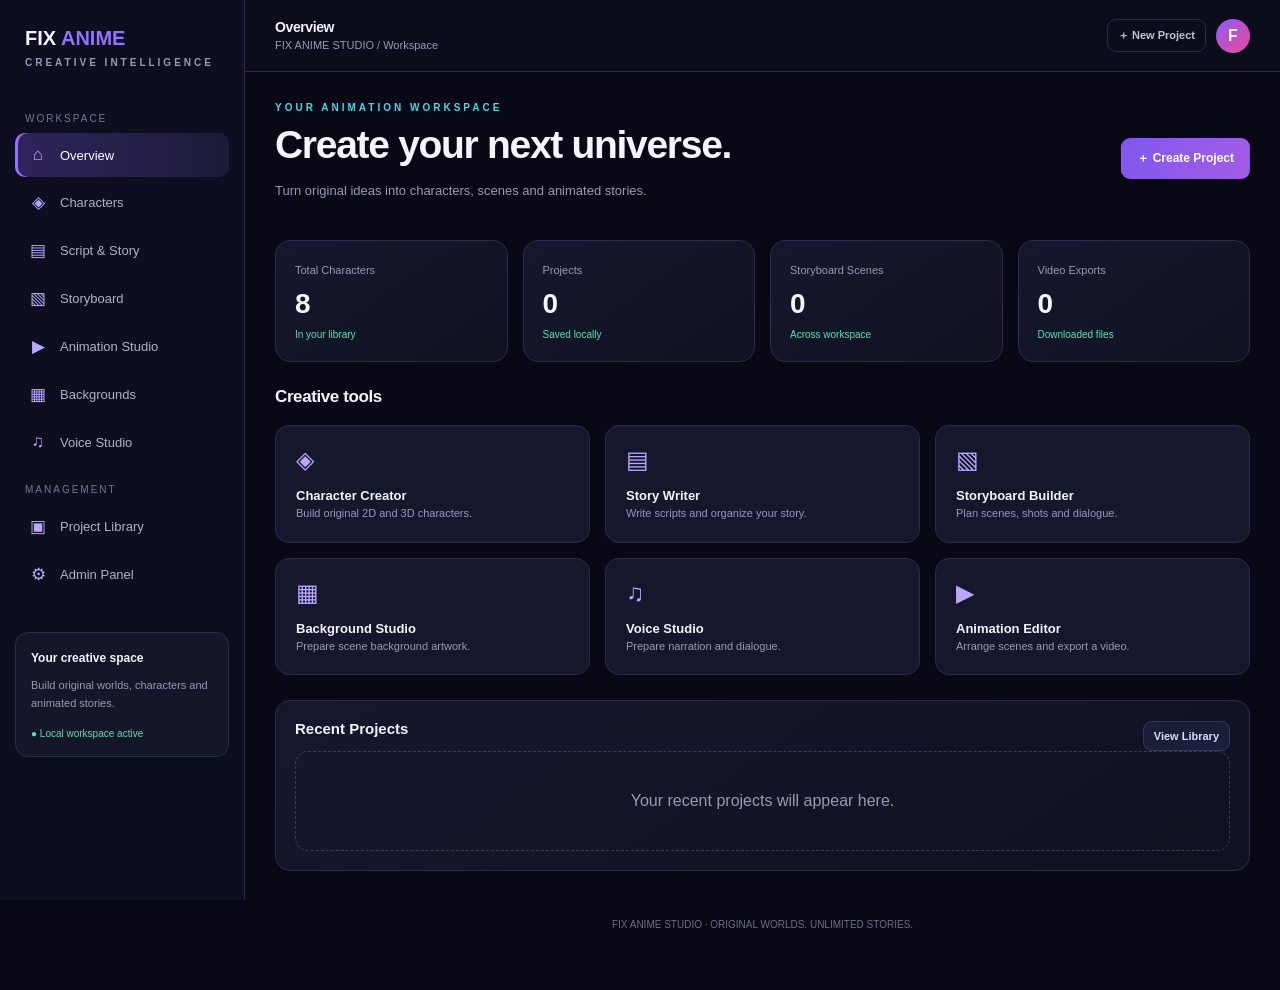
==== commit 7627e963: "index.html" ====
--- a/index.html
+++ b/index.html
@@ -8,18 +8,18 @@
 <title>FIX ANIME STUDIO — AI Animation Workspace</title>
 <style>
 :root{
- --bg:#080914;--panel:#111326;--panel2:#171a32;--line:#292c4c;
- --text:#f4f3ff;--muted:#969ab8;--purple:#9670ff;--cyan:#43d9ed;
- --pink:#f36bb6;--green:#5de0b1;--red:#ff718b;
+ --bg:#080914;--panel:#111326;--panel2:#191b34;--line:#292c4c;
+ --text:#f4f3ff;--muted:#969ab8;--purple:#9670ff;
+ --cyan:#43d9ed;--pink:#f36bb6;--green:#5de0b1;--red:#ff718b;
 }
 *{box-sizing:border-box}
 body{margin:0;background:var(--bg);color:var(--text);font-family:Inter,Arial,sans-serif}
 button,input,textarea,select{font:inherit}
 button{cursor:pointer}
 a{color:inherit;text-decoration:none}
-.app{min-height:100vh;display:flex}
+.app{min-height:100vh}
 .sidebar{width:245px;background:#0d0f20;border-right:1px solid var(--line);padding:22px 15px;position:fixed;inset:0 auto 0 0;z-index:10;overflow:auto}
-.brand{font-size:20px;font-weight:900;letter-spacing:-.8px;padding:5px 10px 25px}
+.brand{font-size:20px;font-weight:900;padding:5px 10px 25px}
 .brand span{color:var(--purple)}
 .brand small{display:block;font-size:10px;color:var(--muted);letter-spacing:3px;margin-top:7px}
 .nav-label{font-size:10px;color:#727795;letter-spacing:2px;margin:20px 10px 9px}
@@ -74,9 +74,9 @@
 textarea.field{min-height:95px;resize:vertical}
 .cards{grid-template-columns:repeat(3,minmax(0,1fr))}
 .character{overflow:hidden;padding:0}
-.art{height:205px;position:relative;display:grid;place-items:center;overflow:hidden;background:radial-gradient(circle at 50% 45%,#6550a4,#20203e 55%,#101221)}
+.art{height:230px;position:relative;display:grid;place-items:center;overflow:hidden;background:radial-gradient(circle at 50% 45%,#6550a4,#20203e 55%,#101221)}
 .art img{width:100%;height:100%;object-fit:cover;position:absolute;inset:0}
-.art .initial{font-size:74px;font-weight:900;color:#fff;text-shadow:0 4px 35px #080914;z-index:1}
+.art .initial{font-size:90px;font-weight:900;color:#fff;text-shadow:0 4px 35px #080914;z-index:1}
 .art:after{content:"";position:absolute;inset:0;background:linear-gradient(transparent 55%,#101222)}
 .char-info{padding:15px}
 .char-info h3{margin:0 0 6px;font-size:15px}
@@ -92,14 +92,13 @@
 .scene p{font-size:11px;color:var(--muted);margin:5px 0}
 .editor{display:grid;grid-template-columns:minmax(0,1fr) 280px;gap:15px}
 .preview{aspect-ratio:16/9;background:radial-gradient(circle at 50% 40%,#38305e,#0b0d1a 75%);border:1px solid #39385e;border-radius:13px;display:grid;place-items:center;position:relative;overflow:hidden}
-.preview-text{text-align:center;padding:20px}
+.preview img{width:100%;height:100%;object-fit:cover;position:absolute;inset:0}
+.preview-text{text-align:center;padding:20px;position:relative;z-index:1;text-shadow:0 2px 10px #000}
 .preview-text strong{display:block;font-size:clamp(18px,3vw,32px)}
 .preview-text p{color:#c1b7e7;font-size:12px}
 .timeline{margin-top:15px;background:#101225;border:1px solid var(--line);padding:14px;border-radius:12px}
 .track{height:33px;border-radius:6px;background:#1d2040;margin:8px 0;display:flex;overflow:hidden}
 .clip{height:100%;min-width:70px;flex:1;background:linear-gradient(90deg,#7855dd,#b16be9);margin-right:3px;border-radius:4px;display:grid;place-items:center;font-size:10px}
-.clip:nth-child(2){background:linear-gradient(90deg,#267f9b,#47bfd2)}
-.clip:nth-child(3){background:linear-gradient(90deg,#a94b83,#e36ca9)}
 .track-label{font-size:10px;color:var(--muted)}
 .list{display:grid;gap:9px}
 .list-item{padding:13px;background:#15172c;border:1px solid var(--line);border-radius:10px}
@@ -123,7 +122,7 @@
  .cards{grid-template-columns:1fr 1fr}.editor{grid-template-columns:1fr}
  .quick-grid{grid-template-columns:1fr 1fr}
 }
-@media(max-width:430px){.cards{grid-template-columns:1fr}.stats{grid-template-columns:1fr 1fr}.stat strong{font-size:23px}.topbar small{display:none}.quick-grid{grid-template-columns:1fr 1fr}}
+@media(max-width:430px){.cards{grid-template-columns:1fr}.stats{grid-template-columns:1fr 1fr}.stat strong{font-size:23px}.topbar small{display:none}}
 </style>
 </head>
 <body>
@@ -161,7 +160,6 @@
 </header>
 
 <div class="content">
-
 <section class="page active" id="dashboard">
  <div class="row">
   <div><div class="eyebrow">YOUR ANIMATION WORKSPACE</div><h1>Create your next universe.</h1><p class="sub">Turn original ideas into characters, scenes and animated stories.</p></div>
@@ -180,7 +178,7 @@
   <div class="quick" onclick="go('scenes')"><div class="ico">▧</div><strong>Storyboard Builder</strong><small>Plan scenes, shots and dialogue.</small></div>
   <div class="quick" onclick="go('backgrounds')"><div class="ico">▦</div><strong>Background Studio</strong><small>Prepare scene background artwork.</small></div>
   <div class="quick" onclick="go('voice')"><div class="ico">♫</div><strong>Voice Studio</strong><small>Prepare narration and dialogue.</small></div>
-  <div class="quick" onclick="go('video')"><div class="ico">▶</div><strong>Animation Editor</strong><small>Arrange scenes on a timeline.</small></div>
+  <div class="quick" onclick="go('video')"><div class="ico">▶</div><strong>Animation Editor</strong><small>Arrange scenes and export a video.</small></div>
  </div>
  <div class="panel">
   <div class="row"><h3>Recent Projects</h3><button class="btn secondary small" onclick="go('library')">View Library</button></div>
@@ -189,7 +187,7 @@
 </section>
 
 <section class="page" id="characters">
- <div class="row"><div><div class="eyebrow">CHARACTER UNIVERSE</div><h1>Character Library</h1><p class="sub">Create and manage your own consistent original characters.</p></div><button class="btn" onclick="openCharacter()">＋ New Character</button></div>
+ <div class="row"><div><div class="eyebrow">CHARACTER UNIVERSE</div><h1>Character Library</h1><p class="sub">Create and manage your own original characters.</p></div><button class="btn" onclick="openCharacter()">＋ New Character</button></div>
  <div class="toolbar">
   <input class="field" id="charSearch" placeholder="Search characters..." oninput="renderCharacters()">
   <select class="field" id="charType" onchange="renderCharacters()"><option value="all">All Styles</option><option>2D</option><option>3D</option></select>
@@ -206,10 +204,10 @@
    <div class="form-group"><label>Project / Episode Title</label><input class="field" id="storyTitle" placeholder="The Last Light"></div>
    <div class="form-group"><label>Genre</label><select class="field" id="storyGenre"><option>Fantasy Adventure</option><option>Action</option><option>Mystery</option><option>Comedy</option><option>Science Fiction</option><option>Drama</option></select></div>
    <div class="form-group full"><label>Story Idea</label><textarea class="field" id="storyIdea" placeholder="Describe your original anime story..."></textarea></div>
-   <div class="form-group full"><label>Episode Script / Dialogue</label><textarea class="field" id="script" style="min-height:220px" placeholder="SCENE 1 — EXT. ANCIENT CITY — NIGHT&#10;&#10;NARRATOR: A new journey begins...&#10;&#10;HERO: Who is there?"></textarea></div>
+   <div class="form-group full"><label>Episode Script / Dialogue</label><textarea class="field" id="script" style="min-height:220px" placeholder="SCENE 1 — EXT. ANCIENT CITY — NIGHT&#10;&#10;NARRATOR: A new journey begins..."></textarea></div>
   </div>
-  <div class="toolbar"><button class="btn" onclick="saveStory()">Save Story</button><button class="btn secondary" onclick="downloadScript()">Download Script</button></div>
-  <div class="notice">AI script writing is not connected yet. This editor saves your own writing locally. An AI writing API can be connected through a secure backend later.</div>
+  <div class="toolbar"><button class="btn" onclick="saveStory()">Save Story</button><button class="btn secondary" onclick="downloadScript()">Download Script</button><button class="btn ghost" onclick="makeStoryPrompt()">Create AI Writing Prompt</button></div>
+  <div class="notice">AI writing prompt তৈরি করে কপি করতে পারবে। সরাসরি AI লেখার সুবিধার জন্য পরে secure AI API যুক্ত করতে হবে।</div>
  </div>
 </section>
 
@@ -232,28 +230,28 @@
 
 <section class="page" id="video">
  <div class="eyebrow">PRODUCTION WORKSPACE</div><h1>Animation Studio</h1>
- <p class="sub">Arrange your storyboard into a video production plan.</p>
+ <p class="sub">Create a simple animated scene preview and export it as a video.</p>
  <div class="editor">
   <div>
    <div class="preview" id="videoPreview"><div class="preview-text"><strong>FIX ANIME STUDIO</strong><p>Your animation preview canvas</p></div></div>
    <div class="toolbar">
     <button class="btn" onclick="previewScene()">▶ Preview Scene</button>
-    <button class="btn secondary" onclick="downloadProduction()">Export Project Data</button>
+    <button class="btn secondary" onclick="exportVideo()">⬇ Export Video</button>
+    <button class="btn ghost" onclick="downloadProduction()">Export Project Data</button>
    </div>
    <div class="timeline">
     <div class="row"><strong style="font-size:12px">EDITING TIMELINE</strong><span class="sub">Scene sequence</span></div>
     <div class="track-label">VIDEO / SCENES</div><div class="track" id="videoTrack"></div>
-    <div class="track-label">CHARACTERS / ACTIONS</div><div class="track"><div class="clip">Character</div><div class="clip">Action</div></div>
-    <div class="track-label">VOICE / AUDIO</div><div class="track"><div class="clip">Dialogue</div><div class="clip">Narration</div></div>
    </div>
   </div>
   <div class="panel">
    <h3>Animation Controls</h3>
-   <label>Character Action</label><select class="field" id="action"><option>Idle</option><option>Walking</option><option>Running</option><option>Talking</option><option>Waving</option><option>Jumping</option><option>Surprised</option></select>
+   <label>Choose Scene</label><select class="field" id="videoScene"></select>
+   <label style="margin-top:13px">Character Action</label><select class="field" id="action"><option>Idle</option><option>Walking</option><option>Running</option><option>Talking</option><option>Waving</option><option>Jumping</option></select>
    <label style="margin-top:13px">Facial Expression</label><select class="field" id="expression"><option>Neutral</option><option>Happy</option><option>Angry</option><option>Sad</option><option>Surprised</option><option>Determined</option></select>
    <label style="margin-top:13px">Camera Movement</label><select class="field" id="camera"><option>Static</option><option>Zoom In</option><option>Zoom Out</option><option>Pan Left</option><option>Pan Right</option></select>
-   <label style="margin-top:13px">Scene Duration (seconds)</label><input class="field" id="duration" type="number" min="1" max="300" value="8">
-   <div class="notice">These controls save production settings. Real character rigging, lip-sync and rendered video require an animation engine or AI video API.</div>
+   <label style="margin-top:13px">Video Duration (seconds)</label><input class="field" id="duration" type="number" min="3" max="30" value="8">
+   <div class="notice">Export creates a simple animated scene video from your storyboard and selected character artwork. Full AI character motion, advanced rigging and lip-sync need a dedicated animation engine/API.</div>
   </div>
  </div>
 </section>
@@ -262,11 +260,10 @@
  <div class="eyebrow">ENVIRONMENT DESIGN</div><h1>Background Studio</h1>
  <p class="sub">Organize visual references and background prompts for your anime scenes.</p>
  <div class="panel">
-  <label>Background Description</label><textarea id="bgPrompt" class="field" placeholder="A mysterious ancient city, glowing blue lanterns, cinematic night atmosphere, original anime environment..."></textarea>
+  <label>Background Description</label><textarea id="bgPrompt" class="field" placeholder="A mysterious ancient city, glowing blue lanterns, cinematic night atmosphere..."></textarea>
   <label style="margin-top:14px">Visual Style</label><select class="field" id="bgStyle"><option>2D Anime</option><option>3D Cinematic</option><option>Watercolor Fantasy</option><option>Dark Fantasy</option><option>Cyberpunk</option></select>
   <label style="margin-top:14px">Reference Image URL (optional)</label><input id="bgUrl" class="field" placeholder="https://...">
   <div class="toolbar"><button class="btn" onclick="saveBackground()">Save Background Brief</button><button class="btn secondary" onclick="downloadBackgrounds()">Export Briefs</button></div>
-  <div class="notice">This is a background planning tool. Actual AI background generation will need a connected image-generation service.</div>
  </div>
  <div class="grid cards" id="backgroundGrid"></div>
 </section>
@@ -282,8 +279,8 @@
    <div class="form-group"><label>Voice Type</label><select class="field" id="voiceType"><option>Natural</option><option>Deep</option><option>Bright</option><option>Soft</option></select></div>
    <div class="form-group full"><label>Dialogue / Narration</label><textarea class="field" id="voiceText" placeholder="Write the dialogue here..."></textarea></div>
   </div>
-  <div class="toolbar"><button class="btn" onclick="saveVoice()">Save Voice Script</button><button class="btn secondary" onclick="downloadVoice()">Download Voice Script</button></div>
-  <div class="notice">Voice generation and lip-sync are not active in this frontend version. Connect a text-to-speech service through a secure server to generate audio.</div>
+  <div class="toolbar"><button class="btn" onclick="saveVoice()">Save Voice Script</button><button class="btn secondary" onclick="downloadVoice()">Download Voice Script</button><button class="btn ghost" onclick="speakVoice()">Play Browser Voice</button></div>
+  <div class="notice">Browser voice uses the voices installed on your device. Professional AI voice and lip-sync need a separate service.</div>
  </div>
  <div class="panel"><h3>Saved Voice Scripts</h3><div class="list" id="voiceList"></div></div>
 </section>
@@ -307,7 +304,7 @@
  <div class="panel">
   <h3>Workspace Management</h3>
   <div class="toolbar"><button class="btn" onclick="exportAll()">Download Backup</button><button class="btn secondary" onclick="document.getElementById('importFile').click()">Restore Backup</button></div>
-  <div class="notice">This Admin Panel is a local browser workspace, not a secure multi-user admin system. For a public website, use server-side authentication and a shared database. Never store admin passwords or private API keys in frontend code.</div>
+  <div class="notice">This is a local browser workspace, not a secure multi-user admin system. A shared online admin requires server-side authentication and a database.</div>
  </div>
  <div class="panel">
   <h3>Data Management</h3>
@@ -333,14 +330,16 @@
    <div class="form-group"><label>Role</label><select class="field" id="cRole"><option>Hero</option><option>Villain</option><option>Warrior</option><option>Princess</option><option>Mage</option><option>Other</option></select></div>
    <div class="form-group"><label>Special Ability</label><input class="field" id="cPower" placeholder="Special ability"></div>
    <div class="form-group full"><label>Artwork Image URL</label><input class="field" id="cImage" placeholder="https://..."></div>
+   <div class="form-group full"><label>Or Upload Character Image</label><input class="field" id="cUpload" type="file" accept="image/*"></div>
    <div class="form-group full"><label>Character Description</label><textarea class="field" id="cStory" placeholder="Personality, appearance, backstory..."></textarea></div>
   </div>
   <div class="toolbar"><button class="btn" onclick="saveCharacter()">Save Character</button><button class="btn secondary" onclick="closeCharacter()">Cancel</button></div>
+  <p class="sub">Tip: Upload a character artwork or paste its image URL. Large uploads may exceed browser storage limits.</p>
  </div>
 </div>
 
 <script>
-const DBKEY="fixAnimeStudio_v1";
+const DBKEY="fixAnimeStudio_v2";
 const initial={
  characters:[
  {id:"a1",name:"Astra Raiyan",type:"2D",role:"Hero",power:"Void Strike",story:"A thoughtful young explorer with a mysterious cosmic gift.",image:"",color:"#7255be"},
@@ -348,19 +347,35 @@
  {id:"a3",name:"Draco Vortex",type:"3D",role:"Villain",power:"Dark Eclipse",story:"A calculating antagonist who seeks an ancient source of power.",image:"",color:"#773b70"},
  {id:"a4",name:"Sakura Mirai",type:"2D",role:"Princess",power:"Ice Blossom",story:"A kind but determined royal protector of a winter kingdom.",image:"",color:"#a64e89"},
  {id:"a5",name:"Ryu Kazen",type:"2D",role:"Warrior",power:"Inferno Flame",story:"A bold wanderer with a fiery spirit and a strong sense of justice.",image:"",color:"#b45d35"},
- {id:"a6",name:"Miyu Seraph",type:"3D",role:"Mage",power:"Spirit Magic",story:"A quiet scholar who studies the hidden language of spirits.",image:"",color:"#416eaa"}
+ {id:"a6",name:"Miyu Seraph",type:"3D",role:"Mage",power:"Spirit Magic",story:"A quiet scholar who studies the hidden language of spirits.",image:"",color:"#416eaa"},
+ {id:"a7",name:"Kage Noctis",type:"2D",role:"Villain",power:"Nightfall",story:"A mysterious rival whose motives are hidden behind a mask.",image:"",color:"#30354e"},
+ {id:"a8",name:"Elara Moon",type:"3D",role:"Hero",power:"Lunar Shield",story:"A brave protector who draws strength from the moon.",image:"",color:"#456a9c"}
  ],
  projects:[],scenes:[],stories:[],backgrounds:[],voices:[],exports:0
 };
+
+function cloneInitial(){return JSON.parse(JSON.stringify(initial))}
 function load(){
  try{
   const saved=JSON.parse(localStorage.getItem(DBKEY));
-  if(saved&&typeof saved==="object")return {...structuredClone(initial),...saved};
+  if(saved&&typeof saved==="object"){
+   return {...cloneInitial(),...saved,
+    characters:Array.isArray(saved.characters)?saved.characters:cloneInitial().characters,
+    projects:Array.isArray(saved.projects)?saved.projects:[],
+    scenes:Array.isArray(saved.scenes)?saved.scenes:[],
+    stories:Array.isArray(saved.stories)?saved.stories:[],
+    backgrounds:Array.isArray(saved.backgrounds)?saved.backgrounds:[],
+    voices:Array.isArray(saved.voices)?saved.voices:[]
+   };
+  }
  }catch(e){}
- return structuredClone(initial);
+ return cloneInitial();
 }
 let db=load();
-function persist(){try{localStorage.setItem(DBKEY,JSON.stringify(db));refreshAll();return true}catch(e){alert("Storage is full. Export a backup or remove some large data.");return false}}
+function persist(){
+ try{localStorage.setItem(DBKEY,JSON.stringify(db));refreshAll();return true}
+ catch(e){alert("Browser storage is full. Try a smaller image or remove some saved data.");return false}
+}
 function uid(){return "x"+Date.now().toString(36)+Math.random().toString(36).slice(2,7)}
 function esc(v){return String(v??"").replace(/[&<>"']/g,c=>({"&":"&amp;","<":"&lt;",">":"&gt;",'"':"&quot;","'":"&#39;"}[c]))}
 function go(id){
@@ -373,6 +388,7 @@
  refreshAll();
 }
 document.querySelectorAll(".nav-btn").forEach(b=>b.addEventListener("click",()=>go(b.dataset.page)));
+
 function refreshAll(){
  const count=id=>document.getElementById(id);
  ["statChars","adminChars"].forEach(id=>count(id).textContent=db.characters.length);
@@ -380,8 +396,9 @@
  ["statScenes","adminScenes"].forEach(id=>count(id).textContent=db.scenes.length);
  count("adminBackgrounds").textContent=db.backgrounds.length;
  count("statExports").textContent=db.exports||0;
- renderCharacters();renderScenes();renderProjects();renderBackgrounds();renderVoices();renderTimeline();fillCharacterSelects();
-}
+ renderCharacters();renderScenes();renderProjects();renderBackgrounds();renderVoices();renderTimeline();fillCharacterSelects();renderVideoSceneSelect();
+}
+
 function openCharacter(id){
  const c=db.characters.find(x=>x.id===id);
  document.getElementById("modalTitle").textContent=c?"Edit Character":"Create Character";
@@ -392,15 +409,28 @@
  document.getElementById("cPower").value=c?.power||"";
  document.getElementById("cImage").value=c?.image||"";
  document.getElementById("cStory").value=c?.story||"";
+ document.getElementById("cUpload").value="";
  document.getElementById("characterModal").classList.add("open");
 }
 function closeCharacter(){document.getElementById("characterModal").classList.remove("open")}
-function saveCharacter(){
+async function saveCharacter(){
  const name=document.getElementById("cName").value.trim();
  if(!name){alert("Enter a character name.");return}
  const id=document.getElementById("characterId").value;
- const obj={id:id||uid(),name,type:document.getElementById("cType").value,role:document.getElementById("cRole").value,power:document.getElementById("cPower").value.trim(),image:document.getElementById("cImage").value.trim(),story:document.getElementById("cStory").value.trim(),color:"#55418f"};
- if(obj.image&&!/^https?:\/\//i.test(obj.image)){alert("Use a valid https:// or http:// image URL.");return}
+ const old=db.characters.find(c=>c.id===id);
+ let image=document.getElementById("cImage").value.trim()||old?.image||"";
+ const file=document.getElementById("cUpload").files[0];
+ if(file){
+  if(!file.type.startsWith("image/")){alert("Please choose an image file.");return}
+  if(file.size>1500000){alert("Please use an image under 1.5 MB for browser storage.");return}
+  image=await new Promise((resolve,reject)=>{
+   const reader=new FileReader();reader.onload=()=>resolve(reader.result);reader.onerror=reject;reader.readAsDataURL(file);
+  });
+ }
+ if(image&&!/^https?:\/\//i.test(image)&&!image.startsWith("data:image/")){
+  alert("Use a valid image URL or upload an image.");return;
+ }
+ const obj={id:id||uid(),name,type:document.getElementById("cType").value,role:document.getElementById("cRole").value,power:document.getElementById("cPower").value.trim(),image,story:document.getElementById("cStory").value.trim(),color:old?.color||"#55418f"};
  if(id)db.characters=db.characters.map(c=>c.id===id?obj:c);else db.characters.unshift(obj);
  if(persist())closeCharacter();
 }
@@ -414,13 +444,15 @@
  grid.innerHTML=list.map(c=>`<article class="panel character">
  <div class="art" style="background:radial-gradient(circle at 50% 45%,${esc(c.color||"#55418f")},#17172f 70%)">
  ${c.image?`<img src="${esc(c.image)}" alt="${esc(c.name)}" onerror="this.remove()">`:""}
- <span class="initial">${esc(c.name.slice(0,1).toUpperCase())}</span>
- </div><div class="char-info"><h3>${esc(c.name)}</h3>
+ <span class="initial">${esc(c.name.slice(0,1).toUpperCase())}</span></div>
+ <div class="char-info"><h3>${esc(c.name)}</h3>
  <div class="tags"><span class="tag">${esc(c.type)}</span><span class="tag">${esc(c.role)}</span></div>
  <p>${esc(c.story||"No description yet.")}</p><div class="sub">✦ ${esc(c.power||"Ability not set")}</div>
- <div class="card-actions"><button class="btn secondary small" onclick="openCharacter('${c.id}')">Edit</button><button class="btn danger small" onclick="deleteCharacter('${c.id}')">Delete</button></div></div></article>`).join("");
+ <div class="card-actions"><button class="btn secondary small" onclick="openCharacter('${c.id}')">Edit</button><button class="btn danger small" onclick="deleteCharacter('${c.id}')">Delete</button></div>
+ </div></article>`).join("");
 }
 function deleteCharacter(id){if(!confirm("Delete this character?"))return;db.characters=db.characters.filter(c=>c.id!==id);persist()}
+
 function newProject(){
  const name=prompt("Enter your project title:");
  if(!name||!name.trim())return;
@@ -435,21 +467,26 @@
  recent.innerHTML=db.projects.slice(0,3).map(p=>`<div class="list-item"><strong>${esc(p.name)}</strong><p>${esc(p.date||"Saved project")}</p></div>`).join("")||'<div class="empty">Your recent projects will appear here.</div>';
 }
 function deleteProject(id){if(!confirm("Delete this project?"))return;db.projects=db.projects.filter(p=>p.id!==id);persist()}
+
 function saveStory(){
- const title=document.getElementById("storyTitle").value.trim();
- const script=document.getElementById("script").value;
+ const title=document.getElementById("storyTitle").value.trim(),script=document.getElementById("script").value;
  if(!title&&!script){alert("Enter a story title or script.");return}
- const obj={id:uid(),title:title||"Untitled Story",genre:document.getElementById("storyGenre").value,idea:document.getElementById("storyIdea").value,script,date:new Date().toLocaleString()};
- db.stories.unshift(obj);persist();alert("Story saved to workspace.");
+ db.stories.unshift({id:uid(),title:title||"Untitled Story",genre:document.getElementById("storyGenre").value,idea:document.getElementById("storyIdea").value,script,date:new Date().toLocaleString()});
+ persist();alert("Story saved.");
 }
 function downloadText(name,text){
  const blob=new Blob([text],{type:"text/plain;charset=utf-8"});
- const url=URL.createObjectURL(blob);const a=document.createElement("a");a.href=url;a.download=name;a.click();URL.revokeObjectURL(url);
+ const url=URL.createObjectURL(blob),a=document.createElement("a");a.href=url;a.download=name;a.click();setTimeout(()=>URL.revokeObjectURL(url),1000);
 }
 function downloadScript(){
  const text="FIX ANIME STUDIO — SCRIPT\n\n"+document.getElementById("storyTitle").value+"\n\n"+document.getElementById("storyIdea").value+"\n\n"+document.getElementById("script").value;
  downloadText("fix-anime-script.txt",text);db.exports++;persist();
 }
+function makeStoryPrompt(){
+ const promptText="Write an original anime episode. Genre: "+document.getElementById("storyGenre").value+". Title: "+document.getElementById("storyTitle").value+". Story idea: "+document.getElementById("storyIdea").value+". Create a detailed scene-by-scene script with original characters, dialogue, camera directions and visual descriptions. Do not copy existing anime.";
+ copyText(promptText);
+}
+
 function addScene(){
  const title=document.getElementById("sceneTitle").value.trim();
  if(!title){alert("Enter a scene title.");return}
@@ -464,6 +501,7 @@
 }
 function deleteScene(id){db.scenes=db.scenes.filter(s=>s.id!==id);persist()}
 function downloadStoryboard(){downloadText("fix-anime-storyboard.txt",db.scenes.map((s,i)=>`SCENE ${i+1}: ${s.title}\nLocation: ${s.location}\nCharacter: ${s.character}\nCamera: ${s.camera}\nAction: ${s.action}`).join("\n\n"))}
+
 function fillCharacterSelects(){
  ["sceneCharacter","voiceCharacter"].forEach(id=>{
   const el=document.getElementById(id);if(!el)return;
@@ -476,15 +514,100 @@
  const el=document.getElementById("videoTrack");if(!el)return;
  el.innerHTML=db.scenes.map((s,i)=>`<div class="clip" title="${esc(s.title)}">Scene ${i+1}</div>`).join("")||'<span class="sub" style="padding:8px">Add storyboard scenes to build your timeline.</span>';
 }
-let previewIndex=0;
+function renderVideoSceneSelect(){
+ const el=document.getElementById("videoScene");if(!el)return;
+ const old=el.value;
+ el.innerHTML=db.scenes.map((s,i)=>`<option value="${s.id}">${i+1}. ${esc(s.title)}</option>`).join("")||'<option value="">No scenes yet</option>';
+ if([...el.options].some(o=>o.value===old))el.value=old;
+}
+function getSelectedScene(){return db.scenes.find(s=>s.id===document.getElementById("videoScene").value)||db.scenes[0]}
 function previewScene(){
- if(!db.scenes.length){alert("Add scenes in Storyboard first.");return}
- const s=db.scenes[previewIndex%db.scenes.length];previewIndex++;
- document.getElementById("videoPreview").innerHTML=`<div class="preview-text"><div class="eyebrow">SCENE PREVIEW ${previewIndex}</div><strong>${esc(s.title)}</strong><p>${esc(s.location)} · ${esc(s.character)}</p><p>${esc(s.action)}</p><span class="tag">${esc(document.getElementById("action").value)} · ${esc(document.getElementById("expression").value)}</span></div>`;
-}
-function downloadProduction(){downloadJSON("fix-anime-production.json",{scenes:db.scenes,characters:db.characters,settings:{action:document.getElementById("action").value,expression:document.getElementById("expression").value,camera:document.getElementById("camera").value,duration:document.getElementById("duration").value}});db.exports++;persist()}
+ const s=getSelectedScene();
+ if(!s){alert("Add scenes in Storyboard first.");return}
+ const c=db.characters.find(x=>x.name===s.character);
+ const box=document.getElementById("videoPreview");
+ box.innerHTML=(c?.image?`<img src="${esc(c.image)}" alt="">`:"")+`<div class="preview-text"><div class="eyebrow">SCENE PREVIEW</div><strong>${esc(s.title)}</strong><p>${esc(s.location)} · ${esc(s.character)}</p><p>${esc(s.action)}</p><span class="tag">${esc(document.getElementById("action").value)} · ${esc(document.getElementById("expression").value)}</span></div>`;
+}
+function downloadJSON(name,obj){
+ const blob=new Blob([JSON.stringify(obj,null,2)],{type:"application/json"});
+ const url=URL.createObjectURL(blob),a=document.createElement("a");a.href=url;a.download=name;a.click();setTimeout(()=>URL.revokeObjectURL(url),1000);
+}
+function downloadProduction(){
+ downloadJSON("fix-anime-production.json",{scenes:db.scenes,characters:db.characters,settings:{action:document.getElementById("action").value,expression:document.getElementById("expression").value,camera:document.getElementById("camera").value,duration:document.getElementById("duration").value}});
+ db.exports++;persist();
+}
+
+async function exportVideo(){
+ const s=getSelectedScene();
+ if(!s){alert("Add a storyboard scene first.");return}
+ const duration=Math.max(3,Math.min(30,Number(document.getElementById("duration").value)||8));
+ const c=db.characters.find(x=>x.name===s.character);
+ const canvas=document.createElement("canvas");canvas.width=1280;canvas.height=720;
+ const ctx=canvas.getContext("2d");
+ let img=null;
+ if(c?.image){
+  try{
+   img=new Image();img.crossOrigin="anonymous";
+   await new Promise((resolve,reject)=>{img.onload=resolve;img.onerror=reject;img.src=c.image});
+  }catch(e){img=null}
+ }
+ function draw(t){
+  const w=canvas.width,h=canvas.height;
+  const g=ctx.createLinearGradient(0,0,w,h);
+  g.addColorStop(0,"#16112e");g.addColorStop(.55,"#30305e");g.addColorStop(1,"#080914");
+  ctx.fillStyle=g;ctx.fillRect(0,0,w,h);
+  ctx.fillStyle="rgba(150,112,255,.13)";
+  for(let i=0;i<18;i++){ctx.beginPath();ctx.arc((i*173+t*20)%w,(i*91)%h,2+(i%4),0,Math.PI*2);ctx.fill()}
+  if(img){
+   const scale=Math.min(500/img.width,600/img.height);
+   const iw=img.width*scale,ih=img.height*scale;
+   const x=w/2-iw/2+Math.sin(t*1.4)*15,y=40+Math.sin(t*1.8)*8;
+   ctx.drawImage(img,x,y,iw,ih);
+  }else{
+   ctx.fillStyle="#a78bfa";ctx.beginPath();ctx.arc(w/2,270+Math.sin(t*2)*10,105,0,Math.PI*2);ctx.fill();
+   ctx.fillStyle="#17152d";ctx.beginPath();ctx.arc(w/2,270+Math.sin(t*2)*10,87,0,Math.PI*2);ctx.fill();
+   ctx.fillStyle="#fff";ctx.font="bold 100px Arial";ctx.textAlign="center";ctx.fillText((s.character||"F").slice(0,1).toUpperCase(),w/2,305+Math.sin(t*2)*10);
+  }
+  ctx.fillStyle="rgba(5,6,16,.7)";ctx.fillRect(0,560,w,160);
+  ctx.fillStyle="#43d9ed";ctx.font="bold 18px Arial";ctx.textAlign="left";ctx.fillText("FIX ANIME STUDIO  /  ORIGINAL ANIMATION",55,605);
+  ctx.fillStyle="#fff";ctx.font="bold 38px Arial";ctx.fillText(s.title.slice(0,45),55,655);
+  ctx.fillStyle="#d7caff";ctx.font="18px Arial";ctx.fillText((s.location||"Anime Universe").slice(0,80),55,690);
+ }
+ draw(0);
+ if(!canvas.captureStream||!window.MediaRecorder){
+  const a=document.createElement("a");a.download="fix-anime-scene.png";a.href=canvas.toDataURL("image/png");a.click();
+  alert("Video recording is not supported by this browser. Downloaded a preview image instead.");return;
+ }
+ const stream=canvas.captureStream(24);
+ let mime="video/webm;codecs=vp9";
+ if(!MediaRecorder.isTypeSupported(mime))mime="video/webm";
+ let recorder;
+ try{recorder=new MediaRecorder(stream,{mimeType:mime})}
+ catch(e){alert("Video export is not supported in this browser.");return}
+ const chunks=[];
+ recorder.ondataavailable=e=>{if(e.data.size)chunks.push(e.data)};
+ recorder.onstop=()=>{
+  const blob=new Blob(chunks,{type:"video/webm"});
+  const url=URL.createObjectURL(blob),a=document.createElement("a");
+  a.href=url;a.download="fix-anime-scene.webm";a.click();
+  setTimeout(()=>URL.revokeObjectURL(url),5000);
+  db.exports++;persist();
+  alert("Your scene video has been exported.");
+ };
+ recorder.start();
+ const start=performance.now();
+ function frame(now){
+  const t=(now-start)/1000;
+  draw(t);
+  if(t<duration&&recorder.state==="recording")requestAnimationFrame(frame);
+  else if(recorder.state==="recording")recorder.stop();
+ }
+ requestAnimationFrame(frame);
+}
+
 function saveBackground(){
- const promptText=document.getElementById("bgPrompt").value.trim();if(!promptText){alert("Enter a background description.");return}
+ const promptText=document.getElementById("bgPrompt").value.trim();
+ if(!promptText){alert("Enter a background description.");return}
  db.backgrounds.unshift({id:uid(),prompt:promptText,style:document.getElementById("bgStyle").value,url:document.getElementById("bgUrl").value.trim()});
  persist();document.getElementById("bgPrompt").value="";
 }
@@ -494,6 +617,7 @@
 }
 function deleteBackground(id){db.backgrounds=db.backgrounds.filter(b=>b.id!==id);persist()}
 function downloadBackgrounds(){downloadText("fix-anime-background-briefs.txt",db.backgrounds.map((b,i)=>`${i+1}. ${b.style}\n${b.prompt}\n${b.url||""}`).join("\n\n"))}
+
 function saveVoice(){
  const text=document.getElementById("voiceText").value.trim();if(!text){alert("Write some dialogue first.");return}
  db.voices.unshift({id:uid(),character:document.getElementById("voiceCharacter").value,style:document.getElementById("voiceStyle").value,language:document.getElementById("voiceLanguage").value,type:document.getElementById("voiceType").value,text});
@@ -505,26 +629,38 @@
 }
 function deleteVoice(id){db.voices=db.voices.filter(v=>v.id!==id);persist()}
 function downloadVoice(){const text=document.getElementById("voiceText").value;if(!text){alert("Write dialogue first.");return}downloadText("fix-anime-voice-script.txt",text)}
-function downloadJSON(name,obj){
- const blob=new Blob([JSON.stringify(obj,null,2)],{type:"application/json"});
- const url=URL.createObjectURL(blob);const a=document.createElement("a");a.href=url;a.download=name;a.click();URL.revokeObjectURL(url);
-}
-function downloadAll(){downloadJSON("fix-anime-studio-backup.json",db)}
-function exportAll(){downloadAll();db.exports++;persist()}
-function downloadBackgrounds(){}
+function speakVoice(){
+ const text=document.getElementById("voiceText").value.trim();
+ if(!text){alert("Write dialogue first.");return}
+ if(!("speechSynthesis" in window)){alert("Browser voice is not supported.");return}
+ speechSynthesis.cancel();
+ const utterance=new SpeechSynthesisUtterance(text);
+ utterance.lang={English:"en-US",Bangla:"bn-BD",Japanese:"ja-JP",Hindi:"hi-IN"}[document.getElementById("voiceLanguage").value];
+ utterance.rate=1;speechSynthesis.speak(utterance);
+}
+
+function exportAll(){downloadJSON("fix-anime-studio-backup.json",db)}
 function importBackup(event){
  const file=event.target.files[0];if(!file)return;
  const reader=new FileReader();
  reader.onload=()=>{
-  try{const data=JSON.parse(reader.result);if(!data||!Array.isArray(data.characters)||!Array.isArray(data.projects))throw Error("Invalid backup");db={...structuredClone(initial),...data};persist();alert("Workspace backup restored.");}
-  catch(e){alert("This file is not a valid FIX ANIME STUDIO backup.");}
+  try{
+   const data=JSON.parse(reader.result);
+   if(!data||!Array.isArray(data.characters)||!Array.isArray(data.projects))throw Error("Invalid backup");
+   db={...cloneInitial(),...data};persist();alert("Workspace backup restored.");
+  }catch(e){alert("This file is not a valid FIX ANIME STUDIO backup.");}
   event.target.value="";
  };
  reader.readAsText(file);
 }
 function resetWorkspace(){
  if(!confirm("This will erase all local workspace data. Download a backup first. Continue?"))return;
- db=structuredClone(initial);persist();alert("Workspace reset.");
+ db=cloneInitial();persist();alert("Workspace reset.");
+}
+function copyText(text){
+ if(navigator.clipboard&&window.isSecureContext){
+  navigator.clipboard.writeText(text).then(()=>alert("Prompt copied!")).catch(()=>prompt("Copy this prompt:",text));
+ }else prompt("Copy this prompt:",text);
 }
 refreshAll();
 </script>
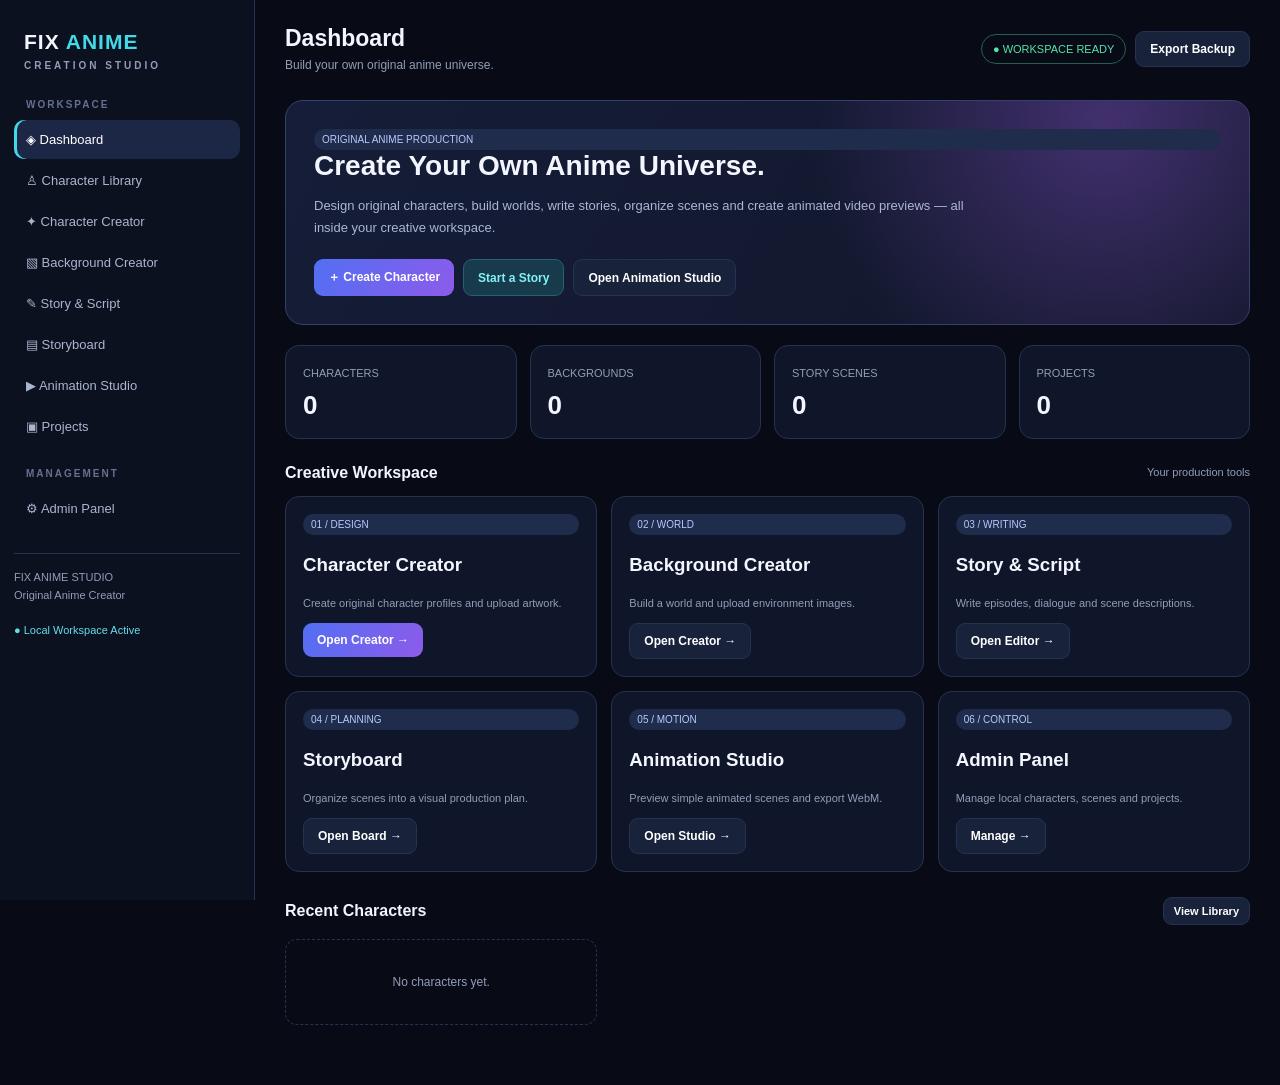
==== commit 72783d3e: "index.html" ====
--- a/index.html
+++ b/index.html
@@ -3,666 +3,812 @@
 <html lang="en">
 <head>
 <meta charset="UTF-8">
-<meta name="viewport" content="width=device-width, initial-scale=1.0">
-<meta name="theme-color" content="#080914">
-<title>FIX ANIME STUDIO — AI Animation Workspace</title>
+<meta name="viewport" content="width=device-width,initial-scale=1.0">
+<title>FIX ANIME STUDIO — Original Anime Creator</title>
 <style>
 :root{
- --bg:#080914;--panel:#111326;--panel2:#191b34;--line:#292c4c;
- --text:#f4f3ff;--muted:#969ab8;--purple:#9670ff;
- --cyan:#43d9ed;--pink:#f36bb6;--green:#5de0b1;--red:#ff718b;
+--bg:#080b16;--panel:#101629;--panel2:#151d34;
+--line:#263250;--text:#f3f5ff;--muted:#929db8;
+--blue:#6b8cff;--purple:#a36bff;--cyan:#42d9e8;
+--green:#55e3aa;--red:#ff6485;
 }
 *{box-sizing:border-box}
 body{margin:0;background:var(--bg);color:var(--text);font-family:Inter,Arial,sans-serif}
 button,input,textarea,select{font:inherit}
 button{cursor:pointer}
-a{color:inherit;text-decoration:none}
-.app{min-height:100vh}
-.sidebar{width:245px;background:#0d0f20;border-right:1px solid var(--line);padding:22px 15px;position:fixed;inset:0 auto 0 0;z-index:10;overflow:auto}
-.brand{font-size:20px;font-weight:900;padding:5px 10px 25px}
-.brand span{color:var(--purple)}
-.brand small{display:block;font-size:10px;color:var(--muted);letter-spacing:3px;margin-top:7px}
-.nav-label{font-size:10px;color:#727795;letter-spacing:2px;margin:20px 10px 9px}
-.nav-btn{width:100%;display:flex;align-items:center;gap:12px;padding:12px 13px;border:0;border-radius:10px;background:transparent;color:#aeb1cc;text-align:left;margin:3px 0;font-size:13px}
-.nav-btn:hover,.nav-btn.active{background:linear-gradient(90deg,#30245d,#1b1c37);color:white}
-.nav-btn.active{box-shadow:inset 3px 0 var(--purple)}
-.nav-icon{width:20px;text-align:center;color:#bba7ff;font-size:17px}
-.sidebar-bottom{margin-top:35px;padding:15px;border:1px solid var(--line);border-radius:13px;background:#14162a}
-.sidebar-bottom p{font-size:11px;color:var(--muted);line-height:1.6}
-.main{margin-left:245px;width:calc(100% - 245px);min-width:0}
-.topbar{height:72px;border-bottom:1px solid var(--line);display:flex;align-items:center;justify-content:space-between;padding:0 30px;background:#0b0d1b;position:sticky;top:0;z-index:8}
-.top-left{display:flex;align-items:center;gap:13px}
-.topbar h2{font-size:14px;margin:0}
-.topbar small{color:var(--muted);font-size:11px}
-.top-actions{display:flex;align-items:center;gap:10px}
-.avatar{width:34px;height:34px;border-radius:50%;display:grid;place-items:center;background:linear-gradient(135deg,#8b5cf6,#ec4899);font-weight:bold}
-.content{padding:30px;max-width:1500px;margin:auto}
-.page{display:none}.page.active{display:block}
-.eyebrow{font-size:10px;color:var(--cyan);letter-spacing:3px;font-weight:bold}
-h1{font-size:clamp(27px,4vw,39px);letter-spacing:-1.3px;margin:10px 0}
-h2{letter-spacing:-.4px}
-.sub{color:var(--muted);font-size:13px;line-height:1.7}
-.btn{border:1px solid transparent;border-radius:9px;padding:11px 15px;color:white;background:linear-gradient(110deg,#8058ed,#a35ce5);font-weight:700;font-size:12px}
-.btn:hover{filter:brightness(1.15);transform:translateY(-1px)}
-.btn.secondary{background:#1b1e38;border-color:#35385e;color:#dedcff}
-.btn.ghost{background:transparent;border-color:var(--line);color:#bfc2db}
-.btn.danger{background:#51263a;border-color:#82445d}
-.btn.small{padding:8px 10px;font-size:11px}
-.btn:disabled{opacity:.5;cursor:not-allowed}
-.row{display:flex;align-items:center;justify-content:space-between;gap:12px;flex-wrap:wrap}
-.grid{display:grid;gap:15px}
-.stats{grid-template-columns:repeat(4,minmax(0,1fr));margin:25px 0}
-.stat,.panel{background:linear-gradient(145deg,#15172d,#101222);border:1px solid var(--line);border-radius:15px;padding:19px}
+.app{display:flex;min-height:100vh}
+.sidebar{width:255px;background:#0c1120;border-right:1px solid var(--line);padding:22px 14px;position:fixed;inset:0 auto 0 0;overflow:auto;z-index:5}
+.logo{font-size:21px;font-weight:900;letter-spacing:1px;padding:8px 10px}
+.logo span{color:var(--cyan)}
+.logo small{display:block;font-size:10px;color:var(--muted);letter-spacing:3px;margin-top:6px}
+.nav-label{font-size:10px;color:#64718f;font-weight:800;letter-spacing:2px;padding:20px 12px 8px}
+.nav button{width:100%;border:0;background:transparent;color:#aab5ce;text-align:left;padding:12px;border-radius:10px;margin:2px 0;font-size:13px;display:flex;gap:12px;align-items:center}
+.nav button:hover,.nav button.active{background:#1b2744;color:white}
+.nav button.active{box-shadow:inset 3px 0 var(--cyan)}
+.sidebar-bottom{border-top:1px solid var(--line);margin-top:25px;padding-top:15px}
+.main{margin-left:255px;width:calc(100% - 255px);padding:25px 30px 60px}
+.topbar{display:flex;justify-content:space-between;align-items:center;margin-bottom:28px;gap:12px}
+.topbar h1{font-size:23px;margin:0}
+.topbar p{font-size:12px;color:var(--muted);margin:6px 0 0}
+.top-actions{display:flex;gap:9px;align-items:center}
+.status{font-size:11px;color:var(--green);border:1px solid #285e51;padding:8px 11px;border-radius:30px}
+.btn{border:1px solid var(--line);background:#18223b;color:white;padding:10px 14px;border-radius:9px;font-size:12px;font-weight:700}
+.btn:hover{filter:brightness(1.2)}
+.btn.primary{background:linear-gradient(120deg,#526ff3,#8d5bea);border:0}
+.btn.cyan{background:#173b4b;border-color:#246175;color:#83f1f6}
+.btn.danger{background:#401d2b;border-color:#743044;color:#ff9aaf}
+.btn.small{padding:7px 10px;font-size:11px}
+.page{display:none}
+.page.active{display:block}
+.hero{padding:28px;border:1px solid #34416a;border-radius:18px;background:radial-gradient(circle at 85% 10%,#42306e 0,transparent 35%),linear-gradient(120deg,#151d38,#111629);margin-bottom:20px}
+.hero h2{font-size:28px;margin:0 0 10px}
+.hero p{color:#aab6d4;max-width:650px;line-height:1.7;font-size:13px}
+.hero-actions{display:flex;gap:9px;flex-wrap:wrap;margin-top:20px}
+.stats{display:grid;grid-template-columns:repeat(4,1fr);gap:13px;margin-bottom:20px}
+.stat,.card{background:var(--panel);border:1px solid var(--line);border-radius:14px;padding:17px}
 .stat small{color:var(--muted);font-size:11px}
-.stat strong{display:block;font-size:28px;margin:10px 0 4px}
-.stat span{font-size:10px;color:var(--green)}
-.panel{margin-bottom:18px}
-.panel h3{font-size:15px;margin:0 0 14px}
-.quick-grid{grid-template-columns:repeat(3,minmax(0,1fr));margin:18px 0 25px}
-.quick{padding:20px;background:#15172d;border:1px solid var(--line);border-radius:14px;cursor:pointer;transition:.2s}
-.quick:hover{border-color:var(--purple);transform:translateY(-3px)}
-.quick .ico{font-size:24px;margin-bottom:14px;color:#bba7ff}
-.quick strong{display:block;font-size:13px}
-.quick small{color:var(--muted);font-size:11px;line-height:1.5}
-.toolbar{display:flex;gap:9px;flex-wrap:wrap;margin:20px 0}
-.field{background:#0c0e1e;border:1px solid #343653;border-radius:9px;padding:11px 12px;color:white;outline:none;min-width:0;width:100%}
-.field:focus{border-color:var(--purple)}
-.toolbar .field{width:auto;flex:1;min-width:150px}
-label{font-size:11px;color:#b7bad3;display:block;margin-bottom:7px}
-.form-grid{display:grid;grid-template-columns:repeat(2,minmax(0,1fr));gap:14px}
-.form-group.full{grid-column:1/-1}
-textarea.field{min-height:95px;resize:vertical}
-.cards{grid-template-columns:repeat(3,minmax(0,1fr))}
-.character{overflow:hidden;padding:0}
-.art{height:230px;position:relative;display:grid;place-items:center;overflow:hidden;background:radial-gradient(circle at 50% 45%,#6550a4,#20203e 55%,#101221)}
-.art img{width:100%;height:100%;object-fit:cover;position:absolute;inset:0}
-.art .initial{font-size:90px;font-weight:900;color:#fff;text-shadow:0 4px 35px #080914;z-index:1}
-.art:after{content:"";position:absolute;inset:0;background:linear-gradient(transparent 55%,#101222)}
-.char-info{padding:15px}
-.char-info h3{margin:0 0 6px;font-size:15px}
-.char-info p{font-size:11px;color:var(--muted);line-height:1.6;min-height:35px}
-.tags{display:flex;gap:6px;flex-wrap:wrap;margin:10px 0}
-.tag{font-size:9px;color:#d7caff;background:#2b2450;border-radius:20px;padding:5px 8px}
-.card-actions{display:flex;gap:7px;margin-top:12px}
-.card-actions button{flex:1}
-.empty{padding:40px;text-align:center;color:var(--muted);border:1px dashed #393b5d;border-radius:13px}
-.scene-list{display:grid;gap:10px}
-.scene{padding:14px;background:#15172c;border:1px solid var(--line);border-radius:12px;display:flex;gap:13px;align-items:center}
-.scene-no{width:38px;height:38px;border-radius:9px;background:#2b2450;display:grid;place-items:center;color:#d8c9ff;font-weight:bold}
-.scene p{font-size:11px;color:var(--muted);margin:5px 0}
-.editor{display:grid;grid-template-columns:minmax(0,1fr) 280px;gap:15px}
-.preview{aspect-ratio:16/9;background:radial-gradient(circle at 50% 40%,#38305e,#0b0d1a 75%);border:1px solid #39385e;border-radius:13px;display:grid;place-items:center;position:relative;overflow:hidden}
-.preview img{width:100%;height:100%;object-fit:cover;position:absolute;inset:0}
-.preview-text{text-align:center;padding:20px;position:relative;z-index:1;text-shadow:0 2px 10px #000}
-.preview-text strong{display:block;font-size:clamp(18px,3vw,32px)}
-.preview-text p{color:#c1b7e7;font-size:12px}
-.timeline{margin-top:15px;background:#101225;border:1px solid var(--line);padding:14px;border-radius:12px}
-.track{height:33px;border-radius:6px;background:#1d2040;margin:8px 0;display:flex;overflow:hidden}
-.clip{height:100%;min-width:70px;flex:1;background:linear-gradient(90deg,#7855dd,#b16be9);margin-right:3px;border-radius:4px;display:grid;place-items:center;font-size:10px}
-.track-label{font-size:10px;color:var(--muted)}
-.list{display:grid;gap:9px}
-.list-item{padding:13px;background:#15172c;border:1px solid var(--line);border-radius:10px}
-.list-item strong{font-size:12px}
-.list-item p{font-size:11px;color:var(--muted);margin:5px 0}
-.status{font-size:10px;color:var(--green)}
-.notice{padding:13px;border:1px solid #4b4274;background:#211c3c;border-radius:10px;color:#d4c9ff;font-size:11px;line-height:1.7;margin:14px 0}
-.modal{display:none;position:fixed;inset:0;background:#050610dd;z-index:30;place-items:center;padding:15px}
-.modal.open{display:grid}
-.modal-box{width:min(650px,100%);max-height:90vh;overflow:auto;background:#14162a;border:1px solid #45416f;border-radius:16px;padding:22px}
-.modal-box h2{margin-top:0}
-.close{float:right;background:#292b48;color:white;border:0;border-radius:8px;padding:7px 11px}
+.stat strong{display:block;font-size:26px;margin-top:9px}
+.section-head{display:flex;justify-content:space-between;align-items:center;margin:25px 0 14px;gap:10px}
+.section-head h2{font-size:16px;margin:0}
+.muted{color:var(--muted)}
+.smalltext{font-size:11px;color:var(--muted);line-height:1.6}
+.grid{display:grid;grid-template-columns:repeat(3,minmax(0,1fr));gap:14px}
+.grid.two{grid-template-columns:repeat(2,minmax(0,1fr))}
+.character-card{background:var(--panel);border:1px solid var(--line);border-radius:14px;overflow:hidden}
+.character-image{height:190px;background:linear-gradient(135deg,#1d2850,#422c60);display:flex;align-items:center;justify-content:center;overflow:hidden}
+.character-image img{width:100%;height:100%;object-fit:cover}
+.character-image .placeholder{font-size:55px;color:#a9baff;font-weight:900}
+.character-info{padding:14px}
+.character-info h3{margin:0 0 7px;font-size:15px}
+.character-info p{font-size:11px;color:var(--muted);line-height:1.6;min-height:32px}
+.tags{display:flex;gap:6px;flex-wrap:wrap;margin:9px 0}
+.tag{font-size:10px;background:#202c4b;color:#b9c8ff;padding:5px 8px;border-radius:20px}
+.actions{display:flex;gap:7px;flex-wrap:wrap;margin-top:12px}
+.form-grid{display:grid;grid-template-columns:repeat(2,minmax(0,1fr));gap:13px}
+.field{display:flex;flex-direction:column;gap:7px;margin-bottom:13px}
+.field label{font-size:11px;color:#aebbd7;font-weight:700}
+.field input,.field textarea,.field select,.search{
+width:100%;background:#0b1121;border:1px solid #2a3858;color:white;padding:11px 12px;border-radius:9px;outline:none;font-size:12px
+}
+.field input:focus,.field textarea:focus,.field select:focus,.search:focus{border-color:var(--blue)}
+.field textarea{min-height:100px;resize:vertical;line-height:1.6}
+.field select option{background:#111a2e}
+.full{grid-column:1/-1}
+.upload-box{border:1px dashed #465b8a;background:#111a2e;border-radius:12px;padding:18px;text-align:center}
+.upload-box input{max-width:100%;font-size:11px}
+.preview-image{width:100%;max-height:260px;object-fit:contain;border-radius:10px;background:#080c17;margin-top:10px}
+.toolbar{display:flex;gap:9px;flex-wrap:wrap;margin:12px 0}
+.output{white-space:pre-wrap;background:#090f1e;border:1px solid var(--line);padding:15px;border-radius:10px;min-height:90px;font-size:12px;line-height:1.7;color:#c6d3f2}
+.scene{border:1px solid var(--line);background:#11192b;padding:13px;border-radius:11px;margin-bottom:10px}
+.scene h3{font-size:13px;margin:0 0 7px}
+.scene p{font-size:11px;color:var(--muted);line-height:1.6}
+.timeline{height:12px;background:#26324e;border-radius:20px;overflow:hidden;margin:12px 0}
+.timeline div{height:100%;width:0;background:linear-gradient(90deg,var(--blue),var(--cyan))}
+.canvas-wrap{background:#050812;border:1px solid #303b5c;border-radius:12px;overflow:hidden}
+canvas{display:block;width:100%;height:auto}
+.empty{text-align:center;color:var(--muted);padding:35px;border:1px dashed var(--line);border-radius:12px;font-size:12px}
+.notice{background:#17233a;border:1px solid #344c78;color:#b9caff;padding:12px;border-radius:10px;font-size:11px;line-height:1.7;margin:12px 0}
+.toast{position:fixed;right:20px;bottom:20px;background:#172743;border:1px solid #4563a0;padding:13px 18px;border-radius:10px;z-index:20;font-size:12px;display:none;max-width:85vw}
+.mobile-menu{display:none}
 hr{border:0;border-top:1px solid var(--line);margin:18px 0}
-.mobile-menu{display:none}
-.footer{text-align:center;color:#696d8a;font-size:10px;padding:30px}
-@media(max-width:1000px){.cards{grid-template-columns:repeat(2,minmax(0,1fr))}.stats{grid-template-columns:repeat(2,minmax(0,1fr))}.quick-grid{grid-template-columns:repeat(2,minmax(0,1fr))}}
-@media(max-width:720px){
- .sidebar{transform:translateX(-100%);transition:.25s}.sidebar.show{transform:translateX(0)}
- .main{margin-left:0;width:100%}.mobile-menu{display:inline-block}
- .topbar{padding:0 13px}.content{padding:19px 14px}
- .cards{grid-template-columns:1fr 1fr}.editor{grid-template-columns:1fr}
- .quick-grid{grid-template-columns:1fr 1fr}
-}
-@media(max-width:430px){.cards{grid-template-columns:1fr}.stats{grid-template-columns:1fr 1fr}.stat strong{font-size:23px}.topbar small{display:none}}
+@media(max-width:950px){
+.sidebar{width:210px}.main{margin-left:210px;width:calc(100% - 210px);padding:20px}
+.grid{grid-template-columns:repeat(2,minmax(0,1fr))}
+}
+@media(max-width:650px){
+.sidebar{display:none;width:260px}.sidebar.open{display:block}
+.main{margin:0;width:100%;padding:16px}
+.mobile-menu{display:inline-block}
+.topbar h1{font-size:18px}
+.status{display:none}
+.stats{grid-template-columns:repeat(2,1fr)}
+.grid,.grid.two,.form-grid{grid-template-columns:1fr}
+.hero h2{font-size:23px}
+}
 </style>
 </head>
 <body>
 <div class="app">
 <aside class="sidebar" id="sidebar">
- <div class="brand">FIX <span>ANIME</span><small>CREATIVE INTELLIGENCE</small></div>
- <div class="nav-label">WORKSPACE</div>
- <button class="nav-btn active" data-page="dashboard"><span class="nav-icon">⌂</span>Overview</button>
- <button class="nav-btn" data-page="characters"><span class="nav-icon">◈</span>Characters</button>
- <button class="nav-btn" data-page="story"><span class="nav-icon">▤</span>Script & Story</button>
- <button class="nav-btn" data-page="scenes"><span class="nav-icon">▧</span>Storyboard</button>
- <button class="nav-btn" data-page="video"><span class="nav-icon">▶</span>Animation Studio</button>
- <button class="nav-btn" data-page="backgrounds"><span class="nav-icon">▦</span>Backgrounds</button>
- <button class="nav-btn" data-page="voice"><span class="nav-icon">♫</span>Voice Studio</button>
- <div class="nav-label">MANAGEMENT</div>
- <button class="nav-btn" data-page="library"><span class="nav-icon">▣</span>Project Library</button>
- <button class="nav-btn" data-page="admin"><span class="nav-icon">⚙</span>Admin Panel</button>
- <div class="sidebar-bottom">
-  <strong style="font-size:12px">Your creative space</strong>
-  <p>Build original worlds, characters and animated stories.</p>
-  <span class="status">● Local workspace active</span>
+ <div class="logo">FIX <span>ANIME</span><small>CREATION STUDIO</small></div>
+ <div class="nav">
+  <div class="nav-label">WORKSPACE</div>
+  <button class="active" data-page="dashboard">◈ Dashboard</button>
+  <button data-page="characters">♙ Character Library</button>
+  <button data-page="characterCreator">✦ Character Creator</button>
+  <button data-page="backgrounds">▧ Background Creator</button>
+  <button data-page="story">✎ Story & Script</button>
+  <button data-page="storyboard">▤ Storyboard</button>
+  <button data-page="animation">▶ Animation Studio</button>
+  <button data-page="projects">▣ Projects</button>
+  <div class="nav-label">MANAGEMENT</div>
+  <button data-page="admin">⚙ Admin Panel</button>
+ </div>
+ <div class="sidebar-bottom smalltext">
+  FIX ANIME STUDIO<br>Original Anime Creator<br><br>
+  <span style="color:#65dce8">● Local Workspace Active</span>
  </div>
 </aside>
 
 <main class="main">
-<header class="topbar">
- <div class="top-left">
-  <button class="btn secondary small mobile-menu" onclick="document.getElementById('sidebar').classList.toggle('show')">☰</button>
-  <div><h2 id="pageTitle">Overview</h2><small>FIX ANIME STUDIO / Workspace</small></div>
- </div>
- <div class="top-actions">
-  <button class="btn ghost small" onclick="newProject()">＋ New Project</button>
-  <div class="avatar">F</div>
- </div>
-</header>
-
-<div class="content">
-<section class="page active" id="dashboard">
- <div class="row">
-  <div><div class="eyebrow">YOUR ANIMATION WORKSPACE</div><h1>Create your next universe.</h1><p class="sub">Turn original ideas into characters, scenes and animated stories.</p></div>
-  <button class="btn" onclick="newProject()">＋ Create Project</button>
- </div>
- <div class="grid stats">
-  <div class="stat"><small>Total Characters</small><strong id="statChars">0</strong><span>In your library</span></div>
-  <div class="stat"><small>Projects</small><strong id="statProjects">0</strong><span>Saved locally</span></div>
-  <div class="stat"><small>Storyboard Scenes</small><strong id="statScenes">0</strong><span>Across workspace</span></div>
-  <div class="stat"><small>Video Exports</small><strong id="statExports">0</strong><span>Downloaded files</span></div>
- </div>
- <h2 style="font-size:17px">Creative tools</h2>
- <div class="grid quick-grid">
-  <div class="quick" onclick="go('characters')"><div class="ico">◈</div><strong>Character Creator</strong><small>Build original 2D and 3D characters.</small></div>
-  <div class="quick" onclick="go('story')"><div class="ico">▤</div><strong>Story Writer</strong><small>Write scripts and organize your story.</small></div>
-  <div class="quick" onclick="go('scenes')"><div class="ico">▧</div><strong>Storyboard Builder</strong><small>Plan scenes, shots and dialogue.</small></div>
-  <div class="quick" onclick="go('backgrounds')"><div class="ico">▦</div><strong>Background Studio</strong><small>Prepare scene background artwork.</small></div>
-  <div class="quick" onclick="go('voice')"><div class="ico">♫</div><strong>Voice Studio</strong><small>Prepare narration and dialogue.</small></div>
-  <div class="quick" onclick="go('video')"><div class="ico">▶</div><strong>Animation Editor</strong><small>Arrange scenes and export a video.</small></div>
- </div>
- <div class="panel">
-  <div class="row"><h3>Recent Projects</h3><button class="btn secondary small" onclick="go('library')">View Library</button></div>
-  <div id="recentProjects" class="list"></div>
- </div>
-</section>
-
-<section class="page" id="characters">
- <div class="row"><div><div class="eyebrow">CHARACTER UNIVERSE</div><h1>Character Library</h1><p class="sub">Create and manage your own original characters.</p></div><button class="btn" onclick="openCharacter()">＋ New Character</button></div>
- <div class="toolbar">
-  <input class="field" id="charSearch" placeholder="Search characters..." oninput="renderCharacters()">
-  <select class="field" id="charType" onchange="renderCharacters()"><option value="all">All Styles</option><option>2D</option><option>3D</option></select>
-  <select class="field" id="charRole" onchange="renderCharacters()"><option value="all">All Roles</option><option>Hero</option><option>Villain</option><option>Warrior</option><option>Princess</option><option>Mage</option><option>Other</option></select>
- </div>
- <div class="grid cards" id="characterGrid"></div>
-</section>
-
-<section class="page" id="story">
- <div class="eyebrow">STORY DEVELOPMENT</div><h1>Script & Story</h1>
- <p class="sub">Write your episode idea, story outline and dialogue.</p>
- <div class="panel">
-  <div class="form-grid">
-   <div class="form-group"><label>Project / Episode Title</label><input class="field" id="storyTitle" placeholder="The Last Light"></div>
-   <div class="form-group"><label>Genre</label><select class="field" id="storyGenre"><option>Fantasy Adventure</option><option>Action</option><option>Mystery</option><option>Comedy</option><option>Science Fiction</option><option>Drama</option></select></div>
-   <div class="form-group full"><label>Story Idea</label><textarea class="field" id="storyIdea" placeholder="Describe your original anime story..."></textarea></div>
-   <div class="form-group full"><label>Episode Script / Dialogue</label><textarea class="field" id="script" style="min-height:220px" placeholder="SCENE 1 — EXT. ANCIENT CITY — NIGHT&#10;&#10;NARRATOR: A new journey begins..."></textarea></div>
-  </div>
-  <div class="toolbar"><button class="btn" onclick="saveStory()">Save Story</button><button class="btn secondary" onclick="downloadScript()">Download Script</button><button class="btn ghost" onclick="makeStoryPrompt()">Create AI Writing Prompt</button></div>
-  <div class="notice">AI writing prompt তৈরি করে কপি করতে পারবে। সরাসরি AI লেখার সুবিধার জন্য পরে secure AI API যুক্ত করতে হবে।</div>
- </div>
-</section>
-
-<section class="page" id="scenes">
- <div class="eyebrow">VISUAL STORYTELLING</div><h1>Storyboard Studio</h1>
- <p class="sub">Break your episode into individual scenes and shots.</p>
- <div class="panel">
-  <div class="row"><h3>Scene Builder</h3><button class="btn" onclick="addScene()">＋ Add Scene</button></div>
-  <div class="form-grid">
-   <div class="form-group"><label>Scene Title</label><input class="field" id="sceneTitle" placeholder="The arrival"></div>
-   <div class="form-group"><label>Location / Background</label><input class="field" id="sceneLocation" placeholder="Ancient forest at night"></div>
-   <div class="form-group"><label>Characters</label><select class="field" id="sceneCharacter"></select></div>
-   <div class="form-group"><label>Camera Shot</label><select class="field" id="sceneCamera"><option>Wide Shot</option><option>Close Up</option><option>Medium Shot</option><option>Over The Shoulder</option><option>Low Angle</option><option>High Angle</option></select></div>
-   <div class="form-group full"><label>Action & Dialogue</label><textarea class="field" id="sceneAction" placeholder="Describe what happens in this scene..."></textarea></div>
-  </div>
-  <div class="toolbar"><button class="btn" onclick="addScene()">Add to Storyboard</button><button class="btn secondary" onclick="downloadStoryboard()">Download Storyboard</button></div>
- </div>
- <div class="panel"><div class="row"><h3>Your Scenes</h3><span class="sub" id="sceneCount">0 scenes</span></div><div class="scene-list" id="sceneList"></div></div>
-</section>
-
-<section class="page" id="video">
- <div class="eyebrow">PRODUCTION WORKSPACE</div><h1>Animation Studio</h1>
- <p class="sub">Create a simple animated scene preview and export it as a video.</p>
- <div class="editor">
-  <div>
-   <div class="preview" id="videoPreview"><div class="preview-text"><strong>FIX ANIME STUDIO</strong><p>Your animation preview canvas</p></div></div>
+ <header class="topbar">
+  <div style="display:flex;align-items:center;gap:12px">
+   <button class="btn mobile-menu" onclick="toggleMenu()">☰</button>
+   <div><h1 id="pageTitle">Dashboard</h1><p>Build your own original anime universe.</p></div>
+  </div>
+  <div class="top-actions">
+   <span class="status">● WORKSPACE READY</span>
+   <button class="btn" onclick="exportBackup()">Export Backup</button>
+  </div>
+ </header>
+
+ <!-- DASHBOARD -->
+ <section class="page active" id="dashboard">
+  <div class="hero">
+   <div class="tag">ORIGINAL ANIME PRODUCTION</div>
+   <h2>Create Your Own Anime Universe.</h2>
+   <p>Design original characters, build worlds, write stories, organize scenes and create animated video previews — all inside your creative workspace.</p>
+   <div class="hero-actions">
+    <button class="btn primary" onclick="showPage('characterCreator')">＋ Create Character</button>
+    <button class="btn cyan" onclick="showPage('story')">Start a Story</button>
+    <button class="btn" onclick="showPage('animation')">Open Animation Studio</button>
+   </div>
+  </div>
+  <div class="stats">
+   <div class="stat"><small>CHARACTERS</small><strong id="statCharacters">0</strong></div>
+   <div class="stat"><small>BACKGROUNDS</small><strong id="statBackgrounds">0</strong></div>
+   <div class="stat"><small>STORY SCENES</small><strong id="statScenes">0</strong></div>
+   <div class="stat"><small>PROJECTS</small><strong id="statProjects">0</strong></div>
+  </div>
+  <div class="section-head"><h2>Creative Workspace</h2><span class="smalltext">Your production tools</span></div>
+  <div class="grid">
+   <div class="card"><div class="tag">01 / DESIGN</div><h3>Character Creator</h3><p class="smalltext">Create original character profiles and upload artwork.</p><button class="btn primary" onclick="showPage('characterCreator')">Open Creator →</button></div>
+   <div class="card"><div class="tag">02 / WORLD</div><h3>Background Creator</h3><p class="smalltext">Build a world and upload environment images.</p><button class="btn" onclick="showPage('backgrounds')">Open Creator →</button></div>
+   <div class="card"><div class="tag">03 / WRITING</div><h3>Story & Script</h3><p class="smalltext">Write episodes, dialogue and scene descriptions.</p><button class="btn" onclick="showPage('story')">Open Editor →</button></div>
+   <div class="card"><div class="tag">04 / PLANNING</div><h3>Storyboard</h3><p class="smalltext">Organize scenes into a visual production plan.</p><button class="btn" onclick="showPage('storyboard')">Open Board →</button></div>
+   <div class="card"><div class="tag">05 / MOTION</div><h3>Animation Studio</h3><p class="smalltext">Preview simple animated scenes and export WebM.</p><button class="btn" onclick="showPage('animation')">Open Studio →</button></div>
+   <div class="card"><div class="tag">06 / CONTROL</div><h3>Admin Panel</h3><p class="smalltext">Manage local characters, scenes and projects.</p><button class="btn" onclick="showPage('admin')">Manage →</button></div>
+  </div>
+  <div class="section-head"><h2>Recent Characters</h2><button class="btn small" onclick="showPage('characters')">View Library</button></div>
+  <div id="dashboardCharacters" class="grid"></div>
+ </section>
+
+ <!-- CHARACTER LIBRARY -->
+ <section class="page" id="characters">
+  <div class="section-head"><h2>Character Library</h2><button class="btn primary" onclick="newCharacter()">＋ Add Character</button></div>
+  <div class="toolbar">
+   <input class="search" id="characterSearch" placeholder="Search character..." oninput="renderCharacters()" style="max-width:280px">
+   <select class="search" id="characterFilter" onchange="renderCharacters()" style="max-width:180px">
+    <option value="">All Roles</option><option>Hero</option><option>Villain</option><option>Warrior</option><option>Mage</option><option>Other</option>
+   </select>
+  </div>
+  <div class="grid" id="characterGrid"></div>
+ </section>
+
+ <!-- CHARACTER CREATOR -->
+ <section class="page" id="characterCreator">
+  <div class="section-head"><h2>Professional Character Creator</h2><span class="tag">ORIGINAL DESIGN</span></div>
+  <div class="grid two">
+   <div class="card">
+    <form id="characterForm">
+     <input type="hidden" id="characterId">
+     <div class="field"><label>Character Name *</label><input id="cName" required placeholder="e.g. Astra Raiyan"></div>
+     <div class="form-grid">
+      <div class="field"><label>Role</label><select id="cRole"><option>Hero</option><option>Villain</option><option>Warrior</option><option>Mage</option><option>Princess</option><option>Scientist</option><option>Spirit</option><option>Other</option></select></div>
+      <div class="field"><label>Gender / Presentation</label><select id="cGender"><option>Male</option><option>Female</option><option>Androgynous</option><option>Unknown</option></select></div>
+      <div class="field"><label>Age / Age Group</label><input id="cAge" placeholder="e.g. 19"></div>
+      <div class="field"><label>Personality</label><input id="cPersonality" placeholder="Calm, brave, mysterious"></div>
+      <div class="field"><label>Hair Design</label><input id="cHair" placeholder="Silver layered hair"></div>
+      <div class="field"><label>Eye Design</label><input id="cEyes" placeholder="Glowing violet eyes"></div>
+      <div class="field"><label>Outfit</label><input id="cOutfit" placeholder="Dark futuristic coat"></div>
+      <div class="field"><label>Power / Ability</label><input id="cPower" placeholder="Void energy"></div>
+      <div class="field full"><label>Backstory</label><textarea id="cStory" placeholder="Write the character's original story..."></textarea></div>
+      <div class="field full"><label>Character Artwork Upload</label><input type="file" id="cImage" accept="image/*"><img id="cPreview" class="preview-image" style="display:none"></div>
+     </div>
+     <div class="toolbar">
+      <button class="btn primary" type="submit">Save Character</button>
+      <button class="btn" type="button" onclick="resetCharacterForm()">Clear Form</button>
+     </div>
+    </form>
+   </div>
+   <div class="card">
+    <h3>Original Character Prompt Builder</h3>
+    <p class="smalltext">Build a detailed prompt for an original anime character. Copy it into your preferred image-generation tool.</p>
+    <div class="notice">This creates a text prompt, not an AI image. Upload the generated artwork to save it in your library.</div>
+    <div class="output" id="characterPrompt">Your character prompt will appear here.</div>
+    <div class="toolbar">
+     <button class="btn cyan" onclick="buildCharacterPrompt()">Generate Prompt</button>
+     <button class="btn" onclick="copyText('characterPrompt')">Copy Prompt</button>
+    </div>
+    <hr>
+    <h3>Character Preview</h3>
+    <div id="creatorPreview" class="empty">Upload character artwork to preview it here.</div>
+   </div>
+  </div>
+ </section>
+
+ <!-- BACKGROUNDS -->
+ <section class="page" id="backgrounds">
+  <div class="section-head"><h2>Original Background Creator</h2><span class="tag">WORLD BUILDING</span></div>
+  <div class="grid two">
+   <div class="card">
+    <form id="backgroundForm">
+     <input type="hidden" id="bgId">
+     <div class="field"><label>Background Name *</label><input id="bgName" required placeholder="e.g. Moonlight Kingdom"></div>
+     <div class="field"><label>Environment Type</label><select id="bgType"><option>Fantasy City</option><option>Ancient Forest</option><option>Mountain Kingdom</option><option>Futuristic City</option><option>Desert</option><option>Ocean World</option><option>Dark Dimension</option><option>Other</option></select></div>
+     <div class="field"><label>Atmosphere / Description</label><textarea id="bgDescription" placeholder="Describe the original world, lighting, weather, colors and details..."></textarea></div>
+     <div class="field"><label>Background Artwork Upload</label><input type="file" id="bgImage" accept="image/*"><img id="bgPreview" class="preview-image" style="display:none"></div>
+     <button class="btn primary" type="submit">Save Background</button>
+    </form>
+   </div>
+   <div class="card">
+    <h3>Environment Prompt Builder</h3>
+    <p class="smalltext">Generate a detailed original environment prompt from your description.</p>
+    <div class="output" id="backgroundPrompt">Your environment prompt will appear here.</div>
+    <div class="toolbar"><button class="btn cyan" onclick="buildBackgroundPrompt()">Build Prompt</button><button class="btn" onclick="copyText('backgroundPrompt')">Copy</button></div>
+   </div>
+  </div>
+  <div class="section-head"><h2>Saved Backgrounds</h2></div>
+  <div class="grid" id="backgroundGrid"></div>
+ </section>
+
+ <!-- STORY -->
+ <section class="page" id="story">
+  <div class="section-head"><h2>Story & Script Studio</h2><span class="tag">EPISODE WRITER</span></div>
+  <div class="card">
+   <div class="form-grid">
+    <div class="field"><label>Project / Anime Title</label><input id="storyTitle" placeholder="The Last Star Kingdom"></div>
+    <div class="field"><label>Episode</label><input id="storyEpisode" placeholder="Episode 01"></div>
+    <div class="field"><label>Genre</label><select id="storyGenre"><option>Fantasy Adventure</option><option>Action</option><option>Mystery</option><option>Science Fiction</option><option>Comedy</option><option>Drama</option></select></div>
+    <div class="field"><label>Main Character</label><select id="storyCharacter"></select></div>
+    <div class="field full"><label>Story / Script</label><textarea id="storyText" style="min-height:260px" placeholder="SCENE 01 — EXT. ANCIENT KINGDOM — NIGHT
+
+Narrator: A mysterious light appears above the kingdom.
+
+ASTRA: Something is coming...
+
+Write your original story here."></textarea></div>
+   </div>
    <div class="toolbar">
-    <button class="btn" onclick="previewScene()">▶ Preview Scene</button>
-    <button class="btn secondary" onclick="exportVideo()">⬇ Export Video</button>
-    <button class="btn ghost" onclick="downloadProduction()">Export Project Data</button>
-   </div>
-   <div class="timeline">
-    <div class="row"><strong style="font-size:12px">EDITING TIMELINE</strong><span class="sub">Scene sequence</span></div>
-    <div class="track-label">VIDEO / SCENES</div><div class="track" id="videoTrack"></div>
-   </div>
-  </div>
-  <div class="panel">
-   <h3>Animation Controls</h3>
-   <label>Choose Scene</label><select class="field" id="videoScene"></select>
-   <label style="margin-top:13px">Character Action</label><select class="field" id="action"><option>Idle</option><option>Walking</option><option>Running</option><option>Talking</option><option>Waving</option><option>Jumping</option></select>
-   <label style="margin-top:13px">Facial Expression</label><select class="field" id="expression"><option>Neutral</option><option>Happy</option><option>Angry</option><option>Sad</option><option>Surprised</option><option>Determined</option></select>
-   <label style="margin-top:13px">Camera Movement</label><select class="field" id="camera"><option>Static</option><option>Zoom In</option><option>Zoom Out</option><option>Pan Left</option><option>Pan Right</option></select>
-   <label style="margin-top:13px">Video Duration (seconds)</label><input class="field" id="duration" type="number" min="3" max="30" value="8">
-   <div class="notice">Export creates a simple animated scene video from your storyboard and selected character artwork. Full AI character motion, advanced rigging and lip-sync need a dedicated animation engine/API.</div>
-  </div>
- </div>
-</section>
-
-<section class="page" id="backgrounds">
- <div class="eyebrow">ENVIRONMENT DESIGN</div><h1>Background Studio</h1>
- <p class="sub">Organize visual references and background prompts for your anime scenes.</p>
- <div class="panel">
-  <label>Background Description</label><textarea id="bgPrompt" class="field" placeholder="A mysterious ancient city, glowing blue lanterns, cinematic night atmosphere..."></textarea>
-  <label style="margin-top:14px">Visual Style</label><select class="field" id="bgStyle"><option>2D Anime</option><option>3D Cinematic</option><option>Watercolor Fantasy</option><option>Dark Fantasy</option><option>Cyberpunk</option></select>
-  <label style="margin-top:14px">Reference Image URL (optional)</label><input id="bgUrl" class="field" placeholder="https://...">
-  <div class="toolbar"><button class="btn" onclick="saveBackground()">Save Background Brief</button><button class="btn secondary" onclick="downloadBackgrounds()">Export Briefs</button></div>
- </div>
- <div class="grid cards" id="backgroundGrid"></div>
-</section>
-
-<section class="page" id="voice">
- <div class="eyebrow">DIALOGUE & SOUND</div><h1>Voice Studio</h1>
- <p class="sub">Prepare character dialogue, narration and voice direction.</p>
- <div class="panel">
-  <div class="form-grid">
-   <div class="form-group"><label>Character</label><select class="field" id="voiceCharacter"></select></div>
-   <div class="form-group"><label>Voice Direction</label><select class="field" id="voiceStyle"><option>Calm</option><option>Energetic</option><option>Dramatic</option><option>Mysterious</option><option>Gentle</option><option>Confident</option></select></div>
-   <div class="form-group"><label>Language</label><select class="field" id="voiceLanguage"><option>English</option><option>Bangla</option><option>Japanese</option><option>Hindi</option></select></div>
-   <div class="form-group"><label>Voice Type</label><select class="field" id="voiceType"><option>Natural</option><option>Deep</option><option>Bright</option><option>Soft</option></select></div>
-   <div class="form-group full"><label>Dialogue / Narration</label><textarea class="field" id="voiceText" placeholder="Write the dialogue here..."></textarea></div>
-  </div>
-  <div class="toolbar"><button class="btn" onclick="saveVoice()">Save Voice Script</button><button class="btn secondary" onclick="downloadVoice()">Download Voice Script</button><button class="btn ghost" onclick="speakVoice()">Play Browser Voice</button></div>
-  <div class="notice">Browser voice uses the voices installed on your device. Professional AI voice and lip-sync need a separate service.</div>
- </div>
- <div class="panel"><h3>Saved Voice Scripts</h3><div class="list" id="voiceList"></div></div>
-</section>
-
-<section class="page" id="library">
- <div class="eyebrow">YOUR WORK</div><h1>Project Library</h1>
- <p class="sub">Your locally saved projects and creative assets.</p>
- <div class="toolbar"><button class="btn" onclick="newProject()">＋ New Project</button><button class="btn secondary" onclick="exportAll()">Export Workspace Backup</button><button class="btn ghost" onclick="document.getElementById('importFile').click()">Import Backup</button><input type="file" id="importFile" accept=".json,application/json" hidden onchange="importBackup(event)"></div>
- <div class="list" id="projectList"></div>
-</section>
-
-<section class="page" id="admin">
- <div class="eyebrow">CONTROL CENTER</div><h1>Admin Panel</h1>
- <p class="sub">Manage your local workspace data.</p>
- <div class="grid stats">
-  <div class="stat"><small>Characters</small><strong id="adminChars">0</strong></div>
-  <div class="stat"><small>Projects</small><strong id="adminProjects">0</strong></div>
-  <div class="stat"><small>Scenes</small><strong id="adminScenes">0</strong></div>
-  <div class="stat"><small>Background Briefs</small><strong id="adminBackgrounds">0</strong></div>
- </div>
- <div class="panel">
-  <h3>Workspace Management</h3>
-  <div class="toolbar"><button class="btn" onclick="exportAll()">Download Backup</button><button class="btn secondary" onclick="document.getElementById('importFile').click()">Restore Backup</button></div>
-  <div class="notice">This is a local browser workspace, not a secure multi-user admin system. A shared online admin requires server-side authentication and a database.</div>
- </div>
- <div class="panel">
-  <h3>Data Management</h3>
-  <p class="sub">Resetting the workspace removes locally stored characters, scenes, projects and briefs.</p>
-  <button class="btn danger" onclick="resetWorkspace()">Reset Local Workspace</button>
- </div>
-</section>
-
-<div class="footer">FIX ANIME STUDIO · ORIGINAL WORLDS. UNLIMITED STORIES.</div>
-</div>
+    <button class="btn primary" onclick="saveStory()">Save Story</button>
+    <button class="btn cyan" onclick="downloadStory()">Download Script</button>
+    <button class="btn" onclick="makeScenesFromStory()">Create Scene From Script</button>
+   </div>
+  </div>
+  <div class="notice">Your script is saved locally in this browser. AI story generation is not connected in this single-file version.</div>
+ </section>
+
+ <!-- STORYBOARD -->
+ <section class="page" id="storyboard">
+  <div class="section-head"><h2>Storyboard Studio</h2><button class="btn" onclick="downloadStoryboard()">Download Storyboard</button></div>
+  <div class="grid two">
+   <div class="card">
+    <h3>Add New Scene</h3>
+    <div class="field"><label>Scene Title</label><input id="sceneTitle" placeholder="The Arrival"></div>
+    <div class="field"><label>Location / Background</label><select id="sceneBackground"></select></div>
+    <div class="field"><label>Character</label><select id="sceneCharacter"></select></div>
+    <div class="field"><label>Camera Angle</label><select id="sceneCamera"><option>Wide Shot</option><option>Close Up</option><option>Medium Shot</option><option>Low Angle</option><option>High Angle</option><option>Over The Shoulder</option></select></div>
+    <div class="field"><label>Action / Visual Description</label><textarea id="sceneAction" placeholder="Describe what happens in this scene..."></textarea></div>
+    <div class="field"><label>Dialogue</label><textarea id="sceneDialogue" placeholder="Character dialogue..."></textarea></div>
+    <div class="field"><label>Duration (seconds)</label><input id="sceneDuration" type="number" min="1" max="120" value="5"></div>
+    <button class="btn primary" onclick="addScene()">＋ Add Scene</button>
+   </div>
+   <div class="card">
+    <h3>Scene Preview</h3>
+    <div id="scenePreview" class="empty">Add a scene to your storyboard.</div>
+   </div>
+  </div>
+  <div class="section-head"><h2>Production Scenes</h2></div>
+  <div id="sceneList"></div>
+ </section>
+
+ <!-- ANIMATION -->
+ <section class="page" id="animation">
+  <div class="section-head"><h2>Animation Studio</h2><span class="tag">2D MOTION PREVIEW</span></div>
+  <div class="notice">This is a simple browser-based 2D scene animator. It can animate uploaded artwork and scene text. It is not a full AI video generator or professional character rigging system.</div>
+  <div class="grid two">
+   <div class="card">
+    <h3>Animation Controls</h3>
+    <div class="field"><label>Choose Storyboard Scene</label><select id="animationScene" onchange="loadAnimationScene()"></select></div>
+    <div class="field"><label>Animation Style</label><select id="animationStyle"><option>Floating Motion</option><option>Side Movement</option><option>Zoom In</option><option>Pulse</option></select></div>
+    <div class="field"><label>Background Color</label><input id="animationColor" type="color" value="#111a38"></div>
+    <div class="field"><label>Video Duration (seconds)</label><input id="animationDuration" type="number" min="3" max="30" value="8"></div>
+    <div class="toolbar">
+     <button class="btn primary" onclick="startAnimation()">▶ Play Preview</button>
+     <button class="btn" onclick="stopAnimation()">■ Stop</button>
+     <button class="btn cyan" onclick="exportVideo()">↓ Export WebM</button>
+    </div>
+    <div class="smalltext" id="exportStatus">Ready to preview.</div>
+   </div>
+   <div class="card">
+    <h3>Animation Preview</h3>
+    <div class="canvas-wrap"><canvas id="animationCanvas" width="900" height="506"></canvas></div>
+    <div class="timeline"><div id="timelineProgress"></div></div>
+    <div class="smalltext">Preview resolution: 900 × 506</div>
+   </div>
+  </div>
+ </section>
+
+ <!-- PROJECTS -->
+ <section class="page" id="projects">
+  <div class="section-head"><h2>Project Library</h2><button class="btn primary" onclick="createProject()">＋ New Project</button></div>
+  <div class="grid" id="projectGrid"></div>
+ </section>
+
+ <!-- ADMIN -->
+ <section class="page" id="admin">
+  <div class="section-head"><h2>Workspace Admin Panel</h2><span class="tag">LOCAL ADMIN</span></div>
+  <div class="notice">This panel manages data in this browser only. It is not a secure online admin system. Do not use it to store passwords or sensitive user information.</div>
+  <div class="stats">
+   <div class="stat"><small>CHARACTERS</small><strong id="adminCharacters">0</strong></div>
+   <div class="stat"><small>BACKGROUNDS</small><strong id="adminBackgrounds">0</strong></div>
+   <div class="stat"><small>SCENES</small><strong id="adminScenes">0</strong></div>
+   <div class="stat"><small>PROJECTS</small><strong id="adminProjects">0</strong></div>
+  </div>
+  <div class="grid two">
+   <div class="card">
+    <h3>Workspace Management</h3>
+    <p class="smalltext">Export a backup before resetting your local workspace.</p>
+    <div class="toolbar"><button class="btn cyan" onclick="exportBackup()">Export JSON Backup</button><button class="btn" onclick="document.getElementById('backupInput').click()">Import Backup</button><input id="backupInput" type="file" accept=".json,application/json" hidden onchange="importBackup(event)"></div>
+   </div>
+   <div class="card">
+    <h3>Data Management</h3>
+    <p class="smalltext">Reset local data. This cannot be undone unless you have a backup.</p>
+    <button class="btn danger" onclick="resetWorkspace()">Reset Workspace</button>
+   </div>
+  </div>
+  <div class="section-head"><h2>Workspace Overview</h2></div>
+  <div id="adminOverview" class="output"></div>
+ </section>
 </main>
 </div>
-
-<div class="modal" id="characterModal">
- <div class="modal-box">
-  <button class="close" onclick="closeCharacter()">✕</button>
-  <h2 id="modalTitle">Create Character</h2>
-  <p class="sub">Add an original character to your universe.</p>
-  <input type="hidden" id="characterId">
-  <div class="form-grid" style="margin-top:20px">
-   <div class="form-group"><label>Character Name</label><input class="field" id="cName" maxlength="60" placeholder="Character name"></div>
-   <div class="form-group"><label>Art Style</label><select class="field" id="cType"><option>2D</option><option>3D</option></select></div>
-   <div class="form-group"><label>Role</label><select class="field" id="cRole"><option>Hero</option><option>Villain</option><option>Warrior</option><option>Princess</option><option>Mage</option><option>Other</option></select></div>
-   <div class="form-group"><label>Special Ability</label><input class="field" id="cPower" placeholder="Special ability"></div>
-   <div class="form-group full"><label>Artwork Image URL</label><input class="field" id="cImage" placeholder="https://..."></div>
-   <div class="form-group full"><label>Or Upload Character Image</label><input class="field" id="cUpload" type="file" accept="image/*"></div>
-   <div class="form-group full"><label>Character Description</label><textarea class="field" id="cStory" placeholder="Personality, appearance, backstory..."></textarea></div>
-  </div>
-  <div class="toolbar"><button class="btn" onclick="saveCharacter()">Save Character</button><button class="btn secondary" onclick="closeCharacter()">Cancel</button></div>
-  <p class="sub">Tip: Upload a character artwork or paste its image URL. Large uploads may exceed browser storage limits.</p>
- </div>
-</div>
+<div class="toast" id="toast"></div>
 
 <script>
-const DBKEY="fixAnimeStudio_v2";
-const initial={
- characters:[
- {id:"a1",name:"Astra Raiyan",type:"2D",role:"Hero",power:"Void Strike",story:"A thoughtful young explorer with a mysterious cosmic gift.",image:"",color:"#7255be"},
- {id:"a2",name:"Zenith Blaze",type:"3D",role:"Warrior",power:"Thunder Reign",story:"A disciplined guardian whose courage inspires a city.",image:"",color:"#267b9a"},
- {id:"a3",name:"Draco Vortex",type:"3D",role:"Villain",power:"Dark Eclipse",story:"A calculating antagonist who seeks an ancient source of power.",image:"",color:"#773b70"},
- {id:"a4",name:"Sakura Mirai",type:"2D",role:"Princess",power:"Ice Blossom",story:"A kind but determined royal protector of a winter kingdom.",image:"",color:"#a64e89"},
- {id:"a5",name:"Ryu Kazen",type:"2D",role:"Warrior",power:"Inferno Flame",story:"A bold wanderer with a fiery spirit and a strong sense of justice.",image:"",color:"#b45d35"},
- {id:"a6",name:"Miyu Seraph",type:"3D",role:"Mage",power:"Spirit Magic",story:"A quiet scholar who studies the hidden language of spirits.",image:"",color:"#416eaa"},
- {id:"a7",name:"Kage Noctis",type:"2D",role:"Villain",power:"Nightfall",story:"A mysterious rival whose motives are hidden behind a mask.",image:"",color:"#30354e"},
- {id:"a8",name:"Elara Moon",type:"3D",role:"Hero",power:"Lunar Shield",story:"A brave protector who draws strength from the moon.",image:"",color:"#456a9c"}
- ],
- projects:[],scenes:[],stories:[],backgrounds:[],voices:[],exports:0
-};
-
-function cloneInitial(){return JSON.parse(JSON.stringify(initial))}
-function load(){
+const KEY="fix_anime_studio_single_v1";
+let data={characters:[],backgrounds:[],scenes:[],projects:[],story:{title:"",episode:"",genre:"",text:""}};
+let currentCharacterImage="";
+let currentBackgroundImage="";
+let currentAnimation=null;
+let animationFrame=0;
+let animationStart=0;
+let animationRecorder=null;
+let exportChunks=[];
+
+function loadData(){
  try{
-  const saved=JSON.parse(localStorage.getItem(DBKEY));
-  if(saved&&typeof saved==="object"){
-   return {...cloneInitial(),...saved,
-    characters:Array.isArray(saved.characters)?saved.characters:cloneInitial().characters,
-    projects:Array.isArray(saved.projects)?saved.projects:[],
-    scenes:Array.isArray(saved.scenes)?saved.scenes:[],
-    stories:Array.isArray(saved.stories)?saved.stories:[],
-    backgrounds:Array.isArray(saved.backgrounds)?saved.backgrounds:[],
-    voices:Array.isArray(saved.voices)?saved.voices:[]
-   };
-  }
- }catch(e){}
- return cloneInitial();
-}
-let db=load();
-function persist(){
- try{localStorage.setItem(DBKEY,JSON.stringify(db));refreshAll();return true}
- catch(e){alert("Browser storage is full. Try a smaller image or remove some saved data.");return false}
-}
-function uid(){return "x"+Date.now().toString(36)+Math.random().toString(36).slice(2,7)}
-function esc(v){return String(v??"").replace(/[&<>"']/g,c=>({"&":"&amp;","<":"&lt;",">":"&gt;",'"':"&quot;","'":"&#39;"}[c]))}
-function go(id){
+  const saved=localStorage.getItem(KEY);
+  if(saved){data={...data,...JSON.parse(saved)}}
+ }catch(e){console.warn(e)}
+}
+function saveData(){
+ try{
+  localStorage.setItem(KEY,JSON.stringify(data));
+  updateAll();
+ }catch(e){
+  notify("Storage limit reached. Use smaller images or export a backup.");
+ }
+}
+function notify(message){
+ const t=document.getElementById("toast");
+ t.textContent=message;t.style.display="block";
+ clearTimeout(window.toastTimer);
+ window.toastTimer=setTimeout(()=>t.style.display="none",3000);
+}
+function toggleMenu(){document.getElementById("sidebar").classList.toggle("open")}
+function showPage(id){
  document.querySelectorAll(".page").forEach(p=>p.classList.remove("active"));
  document.getElementById(id).classList.add("active");
- document.querySelectorAll(".nav-btn").forEach(b=>b.classList.toggle("active",b.dataset.page===id));
- const names={dashboard:"Overview",characters:"Characters",story:"Script & Story",scenes:"Storyboard",video:"Animation Studio",backgrounds:"Background Studio",voice:"Voice Studio",library:"Project Library",admin:"Admin Panel"};
+ document.querySelectorAll(".nav button").forEach(b=>b.classList.toggle("active",b.dataset.page===id));
+ const names={dashboard:"Dashboard",characters:"Character Library",characterCreator:"Character Creator",backgrounds:"Background Creator",story:"Story & Script",storyboard:"Storyboard Studio",animation:"Animation Studio",projects:"Projects",admin:"Admin Panel"};
  document.getElementById("pageTitle").textContent=names[id]||id;
- document.getElementById("sidebar").classList.remove("show");
- refreshAll();
-}
-document.querySelectorAll(".nav-btn").forEach(b=>b.addEventListener("click",()=>go(b.dataset.page)));
-
-function refreshAll(){
- const count=id=>document.getElementById(id);
- ["statChars","adminChars"].forEach(id=>count(id).textContent=db.characters.length);
- ["statProjects","adminProjects"].forEach(id=>count(id).textContent=db.projects.length);
- ["statScenes","adminScenes"].forEach(id=>count(id).textContent=db.scenes.length);
- count("adminBackgrounds").textContent=db.backgrounds.length;
- count("statExports").textContent=db.exports||0;
- renderCharacters();renderScenes();renderProjects();renderBackgrounds();renderVoices();renderTimeline();fillCharacterSelects();renderVideoSceneSelect();
-}
-
-function openCharacter(id){
- const c=db.characters.find(x=>x.id===id);
- document.getElementById("modalTitle").textContent=c?"Edit Character":"Create Character";
- document.getElementById("characterId").value=c?.id||"";
- document.getElementById("cName").value=c?.name||"";
- document.getElementById("cType").value=c?.type||"2D";
- document.getElementById("cRole").value=c?.role||"Hero";
- document.getElementById("cPower").value=c?.power||"";
- document.getElementById("cImage").value=c?.image||"";
- document.getElementById("cStory").value=c?.story||"";
- document.getElementById("cUpload").value="";
- document.getElementById("characterModal").classList.add("open");
-}
-function closeCharacter(){document.getElementById("characterModal").classList.remove("open")}
-async function saveCharacter(){
- const name=document.getElementById("cName").value.trim();
- if(!name){alert("Enter a character name.");return}
- const id=document.getElementById("characterId").value;
- const old=db.characters.find(c=>c.id===id);
- let image=document.getElementById("cImage").value.trim()||old?.image||"";
- const file=document.getElementById("cUpload").files[0];
- if(file){
-  if(!file.type.startsWith("image/")){alert("Please choose an image file.");return}
-  if(file.size>1500000){alert("Please use an image under 1.5 MB for browser storage.");return}
-  image=await new Promise((resolve,reject)=>{
-   const reader=new FileReader();reader.onload=()=>resolve(reader.result);reader.onerror=reject;reader.readAsDataURL(file);
-  });
+ document.getElementById("sidebar").classList.remove("open");
+ updateAll();
+}
+document.querySelectorAll(".nav button").forEach(b=>b.addEventListener("click",()=>showPage(b.dataset.page)));
+
+function escapeHTML(value){
+ return String(value??"").replace(/[&<>"']/g,c=>({"&":"&amp;","<":"&lt;",">":"&gt;",'"':"&quot;","'":"&#39;"}[c]));
+}
+function fileToDataURL(file){
+ return new Promise((resolve,reject)=>{
+  if(!file)return resolve("");
+  if(!file.type.startsWith("image/"))return reject(new Error("Choose an image file."));
+  if(file.size>1200000)return reject(new Error("Image must be smaller than 1.2 MB. Resize it first."));
+  const reader=new FileReader();
+  reader.onload=()=>resolve(reader.result);
+  reader.onerror=()=>reject(new Error("Could not read image."));
+  reader.readAsDataURL(file);
+ });
+}
+function previewFile(input,preview,callback){
+ input.addEventListener("change",async()=>{
+  const file=input.files[0];if(!file)return;
+  try{
+   const url=await fileToDataURL(file);
+   preview.src=url;preview.style.display="block";callback(url);
+  }catch(e){notify(e.message);input.value="";}
+ });
+}
+previewFile(document.getElementById("cImage"),document.getElementById("cPreview"),v=>{
+ currentCharacterImage=v;
+ document.getElementById("creatorPreview").innerHTML='<img class="preview-image" src="'+v+'">';
+});
+previewFile(document.getElementById("bgImage"),document.getElementById("bgPreview"),v=>currentBackgroundImage=v);
+
+function newCharacter(){resetCharacterForm();showPage("characterCreator")}
+function resetCharacterForm(){
+ document.getElementById("characterForm").reset();
+ document.getElementById("characterId").value="";
+ document.getElementById("cPreview").style.display="none";
+ document.getElementById("creatorPreview").textContent="Upload character artwork to preview it here.";
+ currentCharacterImage="";
+}
+document.getElementById("characterForm").addEventListener("submit",async e=>{
+ e.preventDefault();
+ const id=document.getElementById("characterId").value||crypto.randomUUID();
+ const old=data.characters.find(x=>x.id===id);
+ const character={
+  id,name:document.getElementById("cName").value.trim(),
+  role:document.getElementById("cRole").value,
+  gender:document.getElementById("cGender").value,
+  age:document.getElementById("cAge").value,
+  personality:document.getElementById("cPersonality").value,
+  hair:document.getElementById("cHair").value,
+  eyes:document.getElementById("cEyes").value,
+  outfit:document.getElementById("cOutfit").value,
+  power:document.getElementById("cPower").value,
+  story:document.getElementById("cStory").value,
+  image:currentCharacterImage||old?.image||"",
+  updated:new Date().toISOString()
+ };
+ if(old)data.characters=data.characters.map(x=>x.id===id?character:x);
+ else data.characters.unshift(character);
+ saveData();resetCharacterForm();showPage("characters");notify("Character saved successfully.");
+});
+function editCharacter(id){
+ const c=data.characters.find(x=>x.id===id);if(!c)return;
+ showPage("characterCreator");
+ document.getElementById("characterId").value=c.id;
+ const fields={cName:"name",cRole:"role",cGender:"gender",cAge:"age",cPersonality:"personality",cHair:"hair",cEyes:"eyes",cOutfit:"outfit",cPower:"power",cStory:"story"};
+ Object.entries(fields).forEach(([key,val])=>document.getElementById(key).value=c[val]||"");
+ currentCharacterImage=c.image||"";
+ if(c.image){
+  document.getElementById("cPreview").src=c.image;
+  document.getElementById("cPreview").style.display="block";
+  document.getElementById("creatorPreview").innerHTML='<img class="preview-image" src="'+c.image+'">';
  }
- if(image&&!/^https?:\/\//i.test(image)&&!image.startsWith("data:image/")){
-  alert("Use a valid image URL or upload an image.");return;
+}
+function deleteCharacter(id){
+ if(!confirm("Delete this character?"))return;
+ data.characters=data.characters.filter(x=>x.id!==id);saveData();notify("Character deleted.");
+}
+function characterCard(c){
+ return `<article class="character-card">
+ <div class="character-image">${c.image?`<img src="${c.image}" alt="">`:`<div class="placeholder">${escapeHTML((c.name||"?")[0].toUpperCase())}</div>`}</div>
+ <div class="character-info"><h3>${escapeHTML(c.name)}</h3>
+ <div class="tags"><span class="tag">${escapeHTML(c.role)}</span><span class="tag">${escapeHTML(c.power||"No power set")}</span></div>
+ <p>${escapeHTML(c.personality||c.story||"Original character profile")}</p>
+ <div class="actions"><button class="btn small" onclick="editCharacter('${c.id}')">Edit</button><button class="btn small danger" onclick="deleteCharacter('${c.id}')">Delete</button></div>
+ </div></article>`;
+}
+function renderCharacters(){
+ const q=(document.getElementById("characterSearch")?.value||"").toLowerCase();
+ const role=document.getElementById("characterFilter")?.value||"";
+ const list=data.characters.filter(c=>(c.name||"").toLowerCase().includes(q)&&(!role||c.role===role));
+ document.getElementById("characterGrid").innerHTML=list.length?list.map(characterCard).join(""):'<div class="empty">No characters found. Create your first original character.</div>';
+}
+function buildCharacterPrompt(){
+ const get=id=>document.getElementById(id).value||"not specified";
+ const prompt=`Create a completely original anime character design. Character name: ${get("cName")}. Role: ${get("cRole")}. Presentation: ${get("cGender")}. Age: ${get("cAge")}. Personality: ${get("cPersonality")}. Hair: ${get("cHair")}. Eyes: ${get("cEyes")}. Outfit: ${get("cOutfit")}. Special ability: ${get("cPower")}. Backstory: ${get("cStory")}. Professional anime concept art, full body character sheet, clear silhouette, detailed original costume, expressive face, front and side views, polished original design, clean studio background. Do not copy existing copyrighted characters, logos, costumes or designs.`;
+ document.getElementById("characterPrompt").textContent=prompt;
+}
+function copyText(id){
+ const text=document.getElementById(id).textContent;
+ navigator.clipboard?.writeText(text).then(()=>notify("Copied to clipboard.")).catch(()=>notify("Copy not available in this browser."));
+}
+
+document.getElementById("backgroundForm").addEventListener("submit",e=>{
+ e.preventDefault();
+ const id=document.getElementById("bgId").value||crypto.randomUUID();
+ const old=data.backgrounds.find(x=>x.id===id);
+ const bg={id,name:document.getElementById("bgName").value.trim(),type:document.getElementById("bgType").value,description:document.getElementById("bgDescription").value,image:currentBackgroundImage||old?.image||""};
+ if(old)data.backgrounds=data.backgrounds.map(x=>x.id===id?bg:x);
+ else data.backgrounds.unshift(bg);
+ saveData();e.target.reset();document.getElementById("bgId").value="";document.getElementById("bgPreview").style.display="none";currentBackgroundImage="";
+ notify("Background saved.");
+});
+function buildBackgroundPrompt(){
+ const name=document.getElementById("bgName").value||"Original fantasy world";
+ const type=document.getElementById("bgType").value;
+ const desc=document.getElementById("bgDescription").value;
+ document.getElementById("backgroundPrompt").textContent=`Create an original anime environment background titled "${name}". Environment: ${type}. Description: ${desc}. Cinematic wide establishing shot, rich environmental details, atmospheric lighting, layered depth, beautiful composition, high quality original anime background art, no characters, no text, no logos, 16:9 composition.`;
+}
+function deleteBackground(id){
+ if(!confirm("Delete this background?"))return;
+ data.backgrounds=data.backgrounds.filter(x=>x.id!==id);saveData();
+}
+function editBackground(id){
+ const b=data.backgrounds.find(x=>x.id===id);if(!b)return;
+ showPage("backgrounds");
+ document.getElementById("bgId").value=b.id;
+ document.getElementById("bgName").value=b.name;
+ document.getElementById("bgType").value=b.type;
+ document.getElementById("bgDescription").value=b.description;
+ currentBackgroundImage=b.image||"";
+ if(b.image){document.getElementById("bgPreview").src=b.image;document.getElementById("bgPreview").style.display="block"}
+}
+function renderBackgrounds(){
+ document.getElementById("backgroundGrid").innerHTML=data.backgrounds.length?data.backgrounds.map(b=>`
+ <div class="character-card"><div class="character-image">${b.image?`<img src="${b.image}">`:`<div class="placeholder">▧</div>`}</div>
+ <div class="character-info"><h3>${escapeHTML(b.name)}</h3><span class="tag">${escapeHTML(b.type)}</span><p>${escapeHTML(b.description)}</p>
+ <div class="actions"><button class="btn small" onclick="editBackground('${b.id}')">Edit</button><button class="btn small danger" onclick="deleteBackground('${b.id}')">Delete</button></div></div></div>`).join(""):'<div class="empty">No backgrounds yet. Create your original world.</div>';
+}
+
+function saveStory(){
+ data.story={
+  title:document.getElementById("storyTitle").value,
+  episode:document.getElementById("storyEpisode").value,
+  genre:document.getElementById("storyGenre").value,
+  character:document.getElementById("storyCharacter").value,
+  text:document.getElementById("storyText").value
+ };
+ saveData();notify("Story saved.");
+}
+function downloadFile(name,content,type="text/plain"){
+ const blob=new Blob([content],{type});
+ const url=URL.createObjectURL(blob);
+ const a=document.createElement("a");a.href=url;a.download=name;a.click();
+ setTimeout(()=>URL.revokeObjectURL(url),1500);
+}
+function downloadStory(){
+ saveStory();
+ const s=data.story;
+ downloadFile((s.title||"anime-script").replace(/[^a-z0-9-_]/gi,"_")+".txt",`${s.title}\n${s.episode}\nGenre: ${s.genre}\n\n${s.text}`);
+}
+function makeScenesFromStory(){
+ saveStory();
+ const lines=data.story.text.split(/\n+/).filter(x=>x.trim());
+ if(!lines.length){notify("Write a script first.");return}
+ lines.forEach((line,i)=>{
+  if(/^scene\s*\d*/i.test(line)||data.scenes.length===0){
+   data.scenes.push({id:crypto.randomUUID(),title:`Scene ${data.scenes.length+1}`,background:"",character:data.story.character||"",camera:"Wide Shot",action:line,dialogue:"",duration:5});
+  }
+ });
+ saveData();showPage("storyboard");notify("Scene entries created from script.");
+}
+function addScene(){
+ const scene={
+  id:crypto.randomUUID(),
+  title:document.getElementById("sceneTitle").value||`Scene ${data.scenes.length+1}`,
+  background:document.getElementById("sceneBackground").value,
+  character:document.getElementById("sceneCharacter").value,
+  camera:document.getElementById("sceneCamera").value,
+  action:document.getElementById("sceneAction").value,
+  dialogue:document.getElementById("sceneDialogue").value,
+  duration:Math.max(1,Math.min(120,Number(document.getElementById("sceneDuration").value)||5))
+ };
+ data.scenes.push(scene);saveData();
+ document.getElementById("sceneTitle").value="";
+ document.getElementById("sceneAction").value="";
+ document.getElementById("sceneDialogue").value="";
+ notify("Scene added to storyboard.");
+}
+function deleteScene(id){
+ data.scenes=data.scenes.filter(s=>s.id!==id);saveData();
+}
+function editScene(id){
+ const s=data.scenes.find(x=>x.id===id);if(!s)return;
+ showPage("storyboard");
+ document.getElementById("sceneTitle").value=s.title;
+ document.getElementById("sceneBackground").value=s.background;
+ document.getElementById("sceneCharacter").value=s.character;
+ document.getElementById("sceneCamera").value=s.camera;
+ document.getElementById("sceneAction").value=s.action;
+ document.getElementById("sceneDialogue").value=s.dialogue;
+ document.getElementById("sceneDuration").value=s.duration;
+ data.scenes=data.scenes.filter(x=>x.id!==id);saveData();
+}
+function renderScenes(){
+ document.getElementById("sceneList").innerHTML=data.scenes.length?data.scenes.map((s,i)=>`
+ <div class="scene"><div style="display:flex;justify-content:space-between;gap:10px"><h3>${i+1}. ${escapeHTML(s.title)}</h3><span class="tag">${s.duration}s</span></div>
+ <p>${escapeHTML(s.action)}</p><div class="tags"><span class="tag">${escapeHTML(s.camera)}</span><span class="tag">${escapeHTML(s.character||"No character")}</span><span class="tag">${escapeHTML(s.background||"No background")}</span></div>
+ <p><b>Dialogue:</b> ${escapeHTML(s.dialogue||"—")}</p>
+ <div class="actions"><button class="btn small" onclick="editScene('${s.id}')">Edit</button><button class="btn small danger" onclick="deleteScene('${s.id}')">Delete</button><button class="btn small cyan" onclick="selectAnimationScene('${s.id}')">Animate Scene</button></div></div>`).join(""):'<div class="empty">Your storyboard is empty. Add your first scene.</div>';
+}
+function downloadStoryboard(){
+ const text=data.scenes.map((s,i)=>`SCENE ${i+1}: ${s.title}\nCamera: ${s.camera}\nCharacter: ${s.character}\nBackground: ${s.background}\nAction: ${s.action}\nDialogue: ${s.dialogue}\nDuration: ${s.duration}s\n`).join("\n");
+ downloadFile("fix-anime-storyboard.txt",text||"No scenes yet.");
+}
+function selectAnimationScene(id){
+ showPage("animation");document.getElementById("animationScene").value=id;loadAnimationScene();
+}
+function loadAnimationScene(){
+ const id=document.getElementById("animationScene").value;
+ const s=data.scenes.find(x=>x.id===id);
+ if(s)document.getElementById("exportStatus").textContent="Selected: "+s.title;
+ drawFrame(0);
+}
+
+const canvas=document.getElementById("animationCanvas");
+const ctx=canvas.getContext("2d");
+function drawFrame(t){
+ const scene=data.scenes.find(x=>x.id===document.getElementById("animationScene").value);
+ const bg=scene&&data.backgrounds.find(b=>b.name===scene.background);
+ const character=scene&&data.characters.find(c=>c.name===scene.character);
+ const color=document.getElementById("animationColor").value||"#111a38";
+ ctx.clearRect(0,0,canvas.width,canvas.height);
+ if(bg&&bg.image){
+  const img=new Image();img.src=bg.image;
+  try{ctx.drawImage(img,0,0,canvas.width,canvas.height)}catch(e){ctx.fillStyle=color;ctx.fillRect(0,0,canvas.width,canvas.height)}
+ }else{
+  ctx.fillStyle=color;ctx.fillRect(0,0,canvas.width,canvas.height);
+  for(let i=0;i<45;i++){
+   const x=(i*137)%900,y=(i*79)%506;
+   ctx.fillStyle="rgba(190,210,255,.35)";ctx.fillRect(x,y,2,2);
+  }
  }
- const obj={id:id||uid(),name,type:document.getElementById("cType").value,role:document.getElementById("cRole").value,power:document.getElementById("cPower").value.trim(),image,story:document.getElementById("cStory").value.trim(),color:old?.color||"#55418f"};
- if(id)db.characters=db.characters.map(c=>c.id===id?obj:c);else db.characters.unshift(obj);
- if(persist())closeCharacter();
-}
-function renderCharacters(){
- const grid=document.getElementById("characterGrid");if(!grid)return;
- const q=(document.getElementById("charSearch")?.value||"").toLowerCase();
- const type=document.getElementById("charType")?.value||"all";
- const role=document.getElementById("charRole")?.value||"all";
- const list=db.characters.filter(c=>(type==="all"||c.type===type)&&(role==="all"||c.role===role)&&(c.name+" "+c.power+" "+c.story).toLowerCase().includes(q));
- if(!list.length){grid.innerHTML='<div class="empty" style="grid-column:1/-1">No characters found. Create your first character.</div>';return}
- grid.innerHTML=list.map(c=>`<article class="panel character">
- <div class="art" style="background:radial-gradient(circle at 50% 45%,${esc(c.color||"#55418f")},#17172f 70%)">
- ${c.image?`<img src="${esc(c.image)}" alt="${esc(c.name)}" onerror="this.remove()">`:""}
- <span class="initial">${esc(c.name.slice(0,1).toUpperCase())}</span></div>
- <div class="char-info"><h3>${esc(c.name)}</h3>
- <div class="tags"><span class="tag">${esc(c.type)}</span><span class="tag">${esc(c.role)}</span></div>
- <p>${esc(c.story||"No description yet.")}</p><div class="sub">✦ ${esc(c.power||"Ability not set")}</div>
- <div class="card-actions"><button class="btn secondary small" onclick="openCharacter('${c.id}')">Edit</button><button class="btn danger small" onclick="deleteCharacter('${c.id}')">Delete</button></div>
- </div></article>`).join("");
-}
-function deleteCharacter(id){if(!confirm("Delete this character?"))return;db.characters=db.characters.filter(c=>c.id!==id);persist()}
-
-function newProject(){
- const name=prompt("Enter your project title:");
- if(!name||!name.trim())return;
- db.projects.unshift({id:uid(),name:name.trim(),date:new Date().toLocaleString(),description:"New anime project"});
- persist();go("library");
-}
-function renderProjects(){
- const list=document.getElementById("projectList"),recent=document.getElementById("recentProjects");
- if(!list||!recent)return;
- const html=db.projects.map(p=>`<div class="list-item row"><div><strong>${esc(p.name)}</strong><p>${esc(p.description||"Anime project")} · ${esc(p.date||"")}</p></div><button class="btn danger small" onclick="deleteProject('${p.id}')">Delete</button></div>`).join("");
- list.innerHTML=html||'<div class="empty">No projects yet. Create your first project.</div>';
- recent.innerHTML=db.projects.slice(0,3).map(p=>`<div class="list-item"><strong>${esc(p.name)}</strong><p>${esc(p.date||"Saved project")}</p></div>`).join("")||'<div class="empty">Your recent projects will appear here.</div>';
-}
-function deleteProject(id){if(!confirm("Delete this project?"))return;db.projects=db.projects.filter(p=>p.id!==id);persist()}
-
-function saveStory(){
- const title=document.getElementById("storyTitle").value.trim(),script=document.getElementById("script").value;
- if(!title&&!script){alert("Enter a story title or script.");return}
- db.stories.unshift({id:uid(),title:title||"Untitled Story",genre:document.getElementById("storyGenre").value,idea:document.getElementById("storyIdea").value,script,date:new Date().toLocaleString()});
- persist();alert("Story saved.");
-}
-function downloadText(name,text){
- const blob=new Blob([text],{type:"text/plain;charset=utf-8"});
- const url=URL.createObjectURL(blob),a=document.createElement("a");a.href=url;a.download=name;a.click();setTimeout(()=>URL.revokeObjectURL(url),1000);
-}
-function downloadScript(){
- const text="FIX ANIME STUDIO — SCRIPT\n\n"+document.getElementById("storyTitle").value+"\n\n"+document.getElementById("storyIdea").value+"\n\n"+document.getElementById("script").value;
- downloadText("fix-anime-script.txt",text);db.exports++;persist();
-}
-function makeStoryPrompt(){
- const promptText="Write an original anime episode. Genre: "+document.getElementById("storyGenre").value+". Title: "+document.getElementById("storyTitle").value+". Story idea: "+document.getElementById("storyIdea").value+". Create a detailed scene-by-scene script with original characters, dialogue, camera directions and visual descriptions. Do not copy existing anime.";
- copyText(promptText);
-}
-
-function addScene(){
- const title=document.getElementById("sceneTitle").value.trim();
- if(!title){alert("Enter a scene title.");return}
- db.scenes.push({id:uid(),title,location:document.getElementById("sceneLocation").value,character:document.getElementById("sceneCharacter").value,camera:document.getElementById("sceneCamera").value,action:document.getElementById("sceneAction").value});
- ["sceneTitle","sceneLocation","sceneAction"].forEach(id=>document.getElementById(id).value="");
- persist();
-}
-function renderScenes(){
- const el=document.getElementById("sceneList");if(!el)return;
- document.getElementById("sceneCount").textContent=db.scenes.length+" scenes";
- el.innerHTML=db.scenes.map((s,i)=>`<div class="scene"><div class="scene-no">${String(i+1).padStart(2,"0")}</div><div style="flex:1"><strong style="font-size:12px">${esc(s.title)}</strong><p>${esc(s.location)} · ${esc(s.character)} · ${esc(s.camera)}</p><p>${esc(s.action)}</p></div><button class="btn danger small" onclick="deleteScene('${s.id}')">Delete</button></div>`).join("")||'<div class="empty">No scenes added yet.</div>';
-}
-function deleteScene(id){db.scenes=db.scenes.filter(s=>s.id!==id);persist()}
-function downloadStoryboard(){downloadText("fix-anime-storyboard.txt",db.scenes.map((s,i)=>`SCENE ${i+1}: ${s.title}\nLocation: ${s.location}\nCharacter: ${s.character}\nCamera: ${s.camera}\nAction: ${s.action}`).join("\n\n"))}
-
-function fillCharacterSelects(){
- ["sceneCharacter","voiceCharacter"].forEach(id=>{
-  const el=document.getElementById(id);if(!el)return;
-  const old=el.value;
-  el.innerHTML='<option value="">Select Character</option>'+db.characters.map(c=>`<option>${esc(c.name)}</option>`).join("");
-  if([...el.options].some(o=>o.value===old))el.value=old;
- });
-}
-function renderTimeline(){
- const el=document.getElementById("videoTrack");if(!el)return;
- el.innerHTML=db.scenes.map((s,i)=>`<div class="clip" title="${esc(s.title)}">Scene ${i+1}</div>`).join("")||'<span class="sub" style="padding:8px">Add storyboard scenes to build your timeline.</span>';
-}
-function renderVideoSceneSelect(){
- const el=document.getElementById("videoScene");if(!el)return;
- const old=el.value;
- el.innerHTML=db.scenes.map((s,i)=>`<option value="${s.id}">${i+1}. ${esc(s.title)}</option>`).join("")||'<option value="">No scenes yet</option>';
- if([...el.options].some(o=>o.value===old))el.value=old;
-}
-function getSelectedScene(){return db.scenes.find(s=>s.id===document.getElementById("videoScene").value)||db.scenes[0]}
-function previewScene(){
- const s=getSelectedScene();
- if(!s){alert("Add scenes in Storyboard first.");return}
- const c=db.characters.find(x=>x.name===s.character);
- const box=document.getElementById("videoPreview");
- box.innerHTML=(c?.image?`<img src="${esc(c.image)}" alt="">`:"")+`<div class="preview-text"><div class="eyebrow">SCENE PREVIEW</div><strong>${esc(s.title)}</strong><p>${esc(s.location)} · ${esc(s.character)}</p><p>${esc(s.action)}</p><span class="tag">${esc(document.getElementById("action").value)} · ${esc(document.getElementById("expression").value)}</span></div>`;
-}
-function downloadJSON(name,obj){
- const blob=new Blob([JSON.stringify(obj,null,2)],{type:"application/json"});
- const url=URL.createObjectURL(blob),a=document.createElement("a");a.href=url;a.download=name;a.click();setTimeout(()=>URL.revokeObjectURL(url),1000);
-}
-function downloadProduction(){
- downloadJSON("fix-anime-production.json",{scenes:db.scenes,characters:db.characters,settings:{action:document.getElementById("action").value,expression:document.getElementById("expression").value,camera:document.getElementById("camera").value,duration:document.getElementById("duration").value}});
- db.exports++;persist();
-}
-
+ const style=document.getElementById("animationStyle").value;
+ let x=450,y=245,scale=1;
+ if(style==="Floating Motion")y+=Math.sin(t*3)*18;
+ if(style==="Side Movement")x=220+((t*100)%450);
+ if(style==="Zoom In")scale=1+Math.min(t/8,.5);
+ if(style==="Pulse")scale=1+Math.sin(t*4)*.08;
+ if(character&&character.image){
+  const img=new Image();
+  img.onload=()=>{
+   const w=180*scale,h=230*scale;
+   ctx.drawImage(img,x-w/2,y-h/2,w,h);
+   drawLabels(scene,x,y);
+  };
+  img.src=character.image;
+ }else{
+  ctx.fillStyle="#9a80ff";ctx.beginPath();ctx.arc(x,y-40,52*scale,0,Math.PI*2);ctx.fill();
+  ctx.fillStyle="#d8e2ff";ctx.fillRect(x-45*scale,y+15*scale,90*scale,130*scale);
+  drawLabels(scene,x,y);
+ }
+}
+function drawLabels(scene,x,y){
+ const title=scene?.title||"FIX ANIME STUDIO";
+ ctx.fillStyle="rgba(4,8,20,.75)";ctx.fillRect(0,420,900,86);
+ ctx.fillStyle="#fff";ctx.font="bold 28px Arial";ctx.fillText(title,28,458);
+ ctx.fillStyle="#b9c9ed";ctx.font="16px Arial";
+ ctx.fillText((scene?.action||"Create a scene in Storyboard Studio.").slice(0,95),28,486);
+}
+function animateLoop(now){
+ if(!currentAnimation)return;
+ const t=(now-animationStart)/1000;
+ drawFrame(t);
+ document.getElementById("timelineProgress").style.width=Math.min(100,t/currentAnimation.duration*100)+"%";
+ if(t>=currentAnimation.duration){stopAnimation();return}
+ animationFrame=requestAnimationFrame(animateLoop);
+}
+function startAnimation(){
+ stopAnimation();
+ const duration=Math.max(3,Math.min(30,Number(document.getElementById("animationDuration").value)||8));
+ currentAnimation={duration};animationStart=performance.now();
+ animationFrame=requestAnimationFrame(animateLoop);
+ document.getElementById("exportStatus").textContent="Playing preview...";
+}
+function stopAnimation(){
+ if(animationFrame)cancelAnimationFrame(animationFrame);
+ animationFrame=0;currentAnimation=null;
+ document.getElementById("exportStatus").textContent="Preview stopped.";
+}
 async function exportVideo(){
- const s=getSelectedScene();
- if(!s){alert("Add a storyboard scene first.");return}
- const duration=Math.max(3,Math.min(30,Number(document.getElementById("duration").value)||8));
- const c=db.characters.find(x=>x.name===s.character);
- const canvas=document.createElement("canvas");canvas.width=1280;canvas.height=720;
- const ctx=canvas.getContext("2d");
- let img=null;
- if(c?.image){
-  try{
-   img=new Image();img.crossOrigin="anonymous";
-   await new Promise((resolve,reject)=>{img.onload=resolve;img.onerror=reject;img.src=c.image});
-  }catch(e){img=null}
- }
- function draw(t){
-  const w=canvas.width,h=canvas.height;
-  const g=ctx.createLinearGradient(0,0,w,h);
-  g.addColorStop(0,"#16112e");g.addColorStop(.55,"#30305e");g.addColorStop(1,"#080914");
-  ctx.fillStyle=g;ctx.fillRect(0,0,w,h);
-  ctx.fillStyle="rgba(150,112,255,.13)";
-  for(let i=0;i<18;i++){ctx.beginPath();ctx.arc((i*173+t*20)%w,(i*91)%h,2+(i%4),0,Math.PI*2);ctx.fill()}
-  if(img){
-   const scale=Math.min(500/img.width,600/img.height);
-   const iw=img.width*scale,ih=img.height*scale;
-   const x=w/2-iw/2+Math.sin(t*1.4)*15,y=40+Math.sin(t*1.8)*8;
-   ctx.drawImage(img,x,y,iw,ih);
-  }else{
-   ctx.fillStyle="#a78bfa";ctx.beginPath();ctx.arc(w/2,270+Math.sin(t*2)*10,105,0,Math.PI*2);ctx.fill();
-   ctx.fillStyle="#17152d";ctx.beginPath();ctx.arc(w/2,270+Math.sin(t*2)*10,87,0,Math.PI*2);ctx.fill();
-   ctx.fillStyle="#fff";ctx.font="bold 100px Arial";ctx.textAlign="center";ctx.fillText((s.character||"F").slice(0,1).toUpperCase(),w/2,305+Math.sin(t*2)*10);
-  }
-  ctx.fillStyle="rgba(5,6,16,.7)";ctx.fillRect(0,560,w,160);
-  ctx.fillStyle="#43d9ed";ctx.font="bold 18px Arial";ctx.textAlign="left";ctx.fillText("FIX ANIME STUDIO  /  ORIGINAL ANIMATION",55,605);
-  ctx.fillStyle="#fff";ctx.font="bold 38px Arial";ctx.fillText(s.title.slice(0,45),55,655);
-  ctx.fillStyle="#d7caff";ctx.font="18px Arial";ctx.fillText((s.location||"Anime Universe").slice(0,80),55,690);
- }
- draw(0);
- if(!canvas.captureStream||!window.MediaRecorder){
-  const a=document.createElement("a");a.download="fix-anime-scene.png";a.href=canvas.toDataURL("image/png");a.click();
-  alert("Video recording is not supported by this browser. Downloaded a preview image instead.");return;
- }
- const stream=canvas.captureStream(24);
+ if(!canvas.captureStream||!window.MediaRecorder){notify("WebM export is not supported in this browser.");return}
+ stopAnimation();
+ const duration=Math.max(3,Math.min(30,Number(document.getElementById("animationDuration").value)||8));
+ const stream=canvas.captureStream(30);
  let mime="video/webm;codecs=vp9";
  if(!MediaRecorder.isTypeSupported(mime))mime="video/webm";
- let recorder;
- try{recorder=new MediaRecorder(stream,{mimeType:mime})}
- catch(e){alert("Video export is not supported in this browser.");return}
- const chunks=[];
- recorder.ondataavailable=e=>{if(e.data.size)chunks.push(e.data)};
- recorder.onstop=()=>{
-  const blob=new Blob(chunks,{type:"video/webm"});
-  const url=URL.createObjectURL(blob),a=document.createElement("a");
-  a.href=url;a.download="fix-anime-scene.webm";a.click();
-  setTimeout(()=>URL.revokeObjectURL(url),5000);
-  db.exports++;persist();
-  alert("Your scene video has been exported.");
- };
- recorder.start();
- const start=performance.now();
- function frame(now){
-  const t=(now-start)/1000;
-  draw(t);
-  if(t<duration&&recorder.state==="recording")requestAnimationFrame(frame);
-  else if(recorder.state==="recording")recorder.stop();
- }
- requestAnimationFrame(frame);
-}
-
-function saveBackground(){
- const promptText=document.getElementById("bgPrompt").value.trim();
- if(!promptText){alert("Enter a background description.");return}
- db.backgrounds.unshift({id:uid(),prompt:promptText,style:document.getElementById("bgStyle").value,url:document.getElementById("bgUrl").value.trim()});
- persist();document.getElementById("bgPrompt").value="";
-}
-function renderBackgrounds(){
- const el=document.getElementById("backgroundGrid");if(!el)return;
- el.innerHTML=db.backgrounds.map(b=>`<div class="panel">${b.url?`<img src="${esc(b.url)}" style="width:100%;height:140px;object-fit:cover;border-radius:9px" onerror="this.style.display='none'">`:""}<div class="tags"><span class="tag">${esc(b.style)}</span></div><p class="sub">${esc(b.prompt)}</p><button class="btn danger small" onclick="deleteBackground('${b.id}')">Delete</button></div>`).join("")||'<div class="empty" style="grid-column:1/-1">No background briefs yet.</div>';
-}
-function deleteBackground(id){db.backgrounds=db.backgrounds.filter(b=>b.id!==id);persist()}
-function downloadBackgrounds(){downloadText("fix-anime-background-briefs.txt",db.backgrounds.map((b,i)=>`${i+1}. ${b.style}\n${b.prompt}\n${b.url||""}`).join("\n\n"))}
-
-function saveVoice(){
- const text=document.getElementById("voiceText").value.trim();if(!text){alert("Write some dialogue first.");return}
- db.voices.unshift({id:uid(),character:document.getElementById("voiceCharacter").value,style:document.getElementById("voiceStyle").value,language:document.getElementById("voiceLanguage").value,type:document.getElementById("voiceType").value,text});
- persist();document.getElementById("voiceText").value="";
-}
-function renderVoices(){
- const el=document.getElementById("voiceList");if(!el)return;
- el.innerHTML=db.voices.map(v=>`<div class="list-item"><strong>${esc(v.character||"Narrator")} · ${esc(v.language)} · ${esc(v.style)}</strong><p>${esc(v.text)}</p><button class="btn danger small" onclick="deleteVoice('${v.id}')">Delete</button></div>`).join("")||'<div class="empty">No voice scripts saved.</div>';
-}
-function deleteVoice(id){db.voices=db.voices.filter(v=>v.id!==id);persist()}
-function downloadVoice(){const text=document.getElementById("voiceText").value;if(!text){alert("Write dialogue first.");return}downloadText("fix-anime-voice-script.txt",text)}
-function speakVoice(){
- const text=document.getElementById("voiceText").value.trim();
- if(!text){alert("Write dialogue first.");return}
- if(!("speechSynthesis" in window)){alert("Browser voice is not supported.");return}
- speechSynthesis.cancel();
- const utterance=new SpeechSynthesisUtterance(text);
- utterance.lang={English:"en-US",Bangla:"bn-BD",Japanese:"ja-JP",Hindi:"hi-IN"}[document.getElementById("voiceLanguage").value];
- utterance.rate=1;speechSynthesis.speak(utterance);
-}
-
-function exportAll(){downloadJSON("fix-anime-studio-backup.json",db)}
+ try{
+  animationRecorder=new MediaRecorder(stream,{mimeType:mime});
+  exportChunks=[];
+  animationRecorder.ondataavailable=e=>{if(e.data.size)exportChunks.push(e.data)};
+  animationRecorder.onstop=()=>{
+   const blob=new Blob(exportChunks,{type:"video/webm"});
+   const url=URL.createObjectURL(blob);
+   const a=document.createElement("a");a.href=url;a.download="fix-anime-scene.webm";a.click();
+   setTimeout(()=>URL.revokeObjectURL(url),3000);
+   stream.getTracks().forEach(t=>t.stop());
+   document.getElementById("exportStatus").textContent="Video exported successfully.";
+  };
+  animationRecorder.start();
+  animationStart=performance.now();
+  const renderExport=now=>{
+   const t=(now-animationStart)/1000;
+   drawFrame(t);
+   document.getElementById("timelineProgress").style.width=Math.min(100,t/duration*100)+"%";
+   if(t<duration)requestAnimationFrame(renderExport);
+   else animationRecorder.stop();
+  };
+  requestAnimationFrame(renderExport);
+  document.getElementById("exportStatus").textContent="Rendering video...";
+ }catch(e){notify("Could not export video: "+e.message)}
+}
+
+function createProject(){
+ const name=prompt("Enter your anime project name:");
+ if(!name)return;
+ data.projects.unshift({id:crypto.randomUUID(),name,created:new Date().toISOString()});
+ saveData();notify("Project created.");
+}
+function deleteProject(id){
+ if(!confirm("Delete this project?"))return;
+ data.projects=data.projects.filter(p=>p.id!==id);saveData();
+}
+function renderProjects(){
+ document.getElementById("projectGrid").innerHTML=data.projects.length?data.projects.map(p=>`
+ <div class="card"><span class="tag">ANIME PROJECT</span><h3>${escapeHTML(p.name)}</h3><p class="smalltext">Created: ${new Date(p.created).toLocaleDateString()}</p><button class="btn small danger" onclick="deleteProject('${p.id}')">Delete Project</button></div>`).join(""):'<div class="empty">No projects yet. Create your first anime project.</div>';
+}
+function exportBackup(){
+ const blob=new Blob([JSON.stringify(data,null,2)],{type:"application/json"});
+ const url=URL.createObjectURL(blob);
+ const a=document.createElement("a");a.href=url;a.download="fix-anime-studio-backup.json";a.click();
+ setTimeout(()=>URL.revokeObjectURL(url),2000);
+ notify("Backup exported.");
+}
 function importBackup(event){
  const file=event.target.files[0];if(!file)return;
  const reader=new FileReader();
  reader.onload=()=>{
   try{
-   const data=JSON.parse(reader.result);
-   if(!data||!Array.isArray(data.characters)||!Array.isArray(data.projects))throw Error("Invalid backup");
-   db={...cloneInitial(),...data};persist();alert("Workspace backup restored.");
-  }catch(e){alert("This file is not a valid FIX ANIME STUDIO backup.");}
-  event.target.value="";
+   const incoming=JSON.parse(reader.result);
+   if(!incoming||!Array.isArray(incoming.characters)||!Array.isArray(incoming.scenes))throw new Error("Invalid backup");
+   if(!confirm("Replace current workspace with this backup?"))return;
+   data={...data,...incoming};saveData();notify("Backup imported.");
+  }catch(e){notify("Invalid backup file.")}
  };
  reader.readAsText(file);
 }
 function resetWorkspace(){
- if(!confirm("This will erase all local workspace data. Download a backup first. Continue?"))return;
- db=cloneInitial();persist();alert("Workspace reset.");
-}
-function copyText(text){
- if(navigator.clipboard&&window.isSecureContext){
-  navigator.clipboard.writeText(text).then(()=>alert("Prompt copied!")).catch(()=>prompt("Copy this prompt:",text));
- }else prompt("Copy this prompt:",text);
-}
-refreshAll();
+ if(!confirm("Delete all characters, backgrounds, scenes and projects?"))return;
+ if(!confirm("This cannot be undone. Continue?"))return;
+ data={characters:[],backgrounds:[],scenes:[],projects:[],story:{title:"",episode:"",genre:"",text:""}};
+ saveData();notify("Workspace reset.");
+}
+
+function updateSelects(){
+ const chars=data.characters.map(c=>`<option>${escapeHTML(c.name)}</option>`).join("");
+ const bgs=data.backgrounds.map(b=>`<option>${escapeHTML(b.name)}</option>`).join("");
+ ["storyCharacter","sceneCharacter"].forEach(id=>{
+  const el=document.getElementById(id),old=el.value;
+  el.innerHTML='<option value="">None selected</option>'+chars;
+  if(old)el.value=old;
+ });
+ const bg=document.getElementById("sceneBackground"),old=bg.value;
+ bg.innerHTML='<option value="">None selected</option>'+bgs;
+ if(old)bg.value=old;
+ const anim=document.getElementById("animationScene"),animOld=anim.value;
+ anim.innerHTML='<option value="">Select a scene</option>'+data.scenes.map(s=>`<option value="${s.id}">${escapeHTML(s.title)}</option>`).join("");
+ if(animOld)anim.value=animOld;
+}
+function updateAll(){
+ document.getElementById("statCharacters").textContent=data.characters.length;
+ document.getElementById("statBackgrounds").textContent=data.backgrounds.length;
+ document.getElementById("statScenes").textContent=data.scenes.length;
+ document.getElementById("statProjects").textContent=data.projects.length;
+ document.getElementById("adminCharacters").textContent=data.characters.length;
+ document.getElementById("adminBackgrounds").textContent=data.backgrounds.length;
+ document.getElementById("adminScenes").textContent=data.scenes.length;
+ document.getElementById("adminProjects").textContent=data.projects.length;
+ document.getElementById("adminOverview").textContent=JSON.stringify({
+  characters:data.characters.map(c=>c.name),
+  backgrounds:data.backgrounds.map(b=>b.name),
+  scenes:data.scenes.map(s=>s.title),
+  projects:data.projects.map(p=>p.name)
+ },null,2);
+ renderCharacters();renderBackgrounds();renderScenes();renderProjects();updateSelects();
+ document.getElementById("dashboardCharacters").innerHTML=data.characters.slice(0,3).map(characterCard).join("")||'<div class="empty">No characters yet.</div>';
+ if(data.story){
+  document.getElementById("storyTitle").value=data.story.title||"";
+  document.getElementById("storyEpisode").value=data.story.episode||"";
+  document.getElementById("storyGenre").value=data.story.genre||"Fantasy Adventure";
+  document.getElementById("storyText").value=data.story.text||"";
+ }
+}
+loadData();updateAll();drawFrame(0);
 </script>
 </body>
 </html>
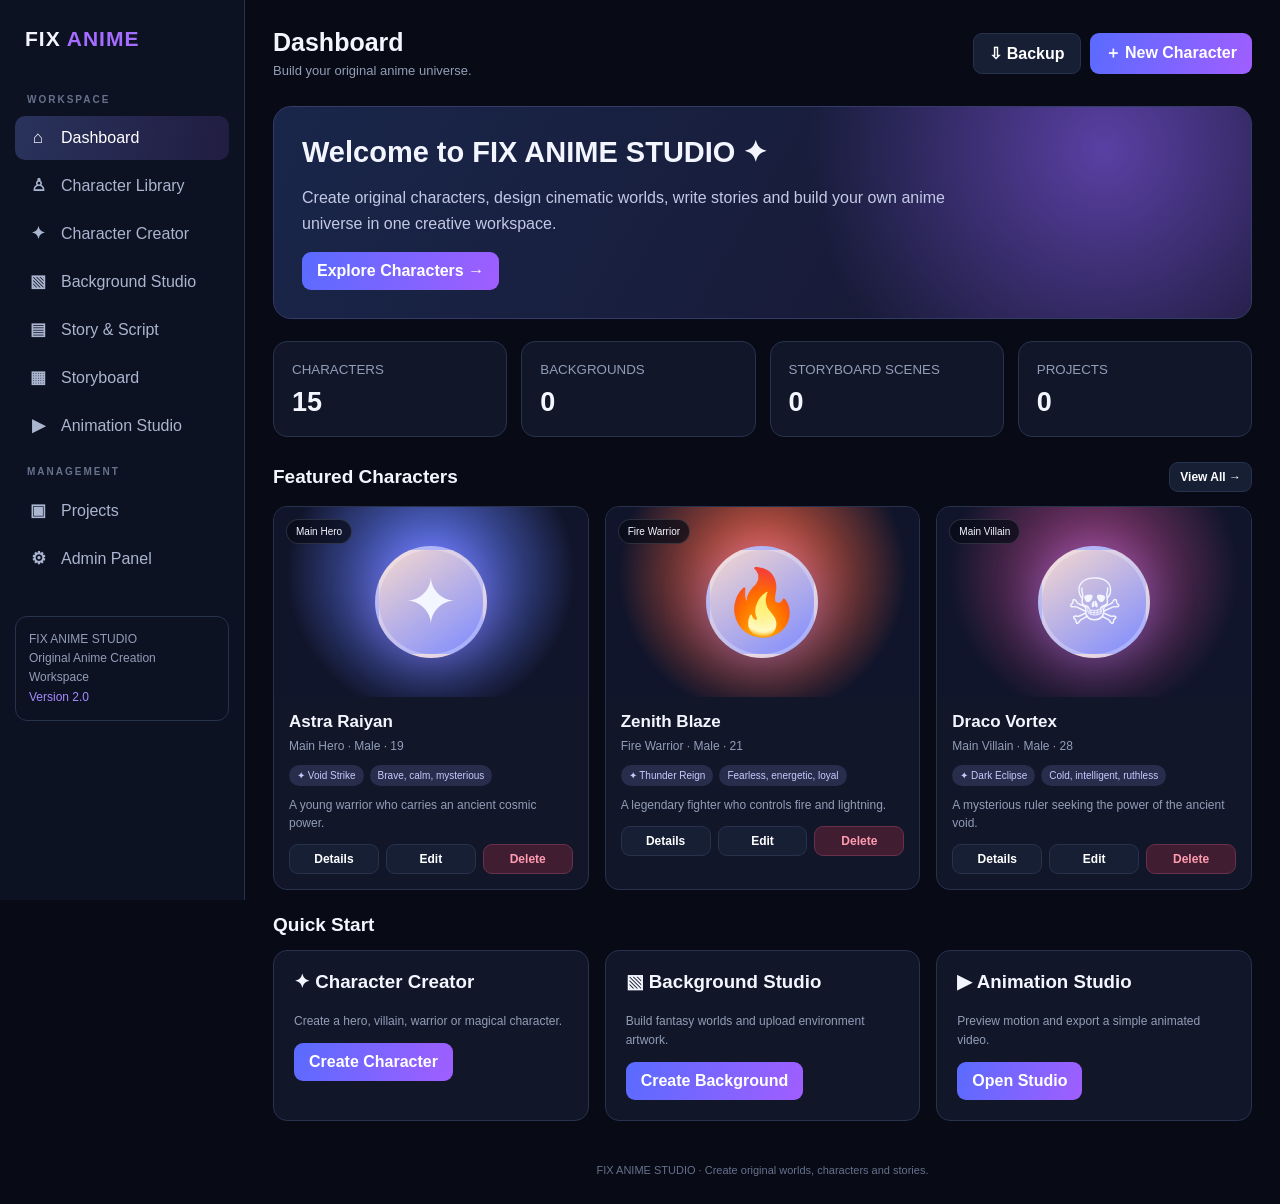
==== commit 2495436b: "index.html" ====
--- a/index.html
+++ b/index.html
@@ -3,812 +3,563 @@
 <html lang="en">
 <head>
 <meta charset="UTF-8">
-<meta name="viewport" content="width=device-width,initial-scale=1.0">
-<title>FIX ANIME STUDIO — Original Anime Creator</title>
+<meta name="viewport" content="width=device-width, initial-scale=1.0">
+<title>FIX ANIME STUDIO</title>
 <style>
-:root{
---bg:#080b16;--panel:#101629;--panel2:#151d34;
---line:#263250;--text:#f3f5ff;--muted:#929db8;
---blue:#6b8cff;--purple:#a36bff;--cyan:#42d9e8;
---green:#55e3aa;--red:#ff6485;
-}
+:root{--bg:#080b16;--panel:#111729;--panel2:#171f35;--line:#27324d;--text:#f4f6ff;--muted:#929db8;--blue:#6d7cff;--purple:#a46cff;--cyan:#4edbff;--danger:#ff5578}
 *{box-sizing:border-box}
-body{margin:0;background:var(--bg);color:var(--text);font-family:Inter,Arial,sans-serif}
+body{margin:0;background:var(--bg);color:var(--text);font-family:Inter,Segoe UI,Arial,sans-serif}
 button,input,textarea,select{font:inherit}
-button{cursor:pointer}
+button{cursor:pointer;border:0}
 .app{display:flex;min-height:100vh}
-.sidebar{width:255px;background:#0c1120;border-right:1px solid var(--line);padding:22px 14px;position:fixed;inset:0 auto 0 0;overflow:auto;z-index:5}
-.logo{font-size:21px;font-weight:900;letter-spacing:1px;padding:8px 10px}
-.logo span{color:var(--cyan)}
-.logo small{display:block;font-size:10px;color:var(--muted);letter-spacing:3px;margin-top:6px}
-.nav-label{font-size:10px;color:#64718f;font-weight:800;letter-spacing:2px;padding:20px 12px 8px}
-.nav button{width:100%;border:0;background:transparent;color:#aab5ce;text-align:left;padding:12px;border-radius:10px;margin:2px 0;font-size:13px;display:flex;gap:12px;align-items:center}
-.nav button:hover,.nav button.active{background:#1b2744;color:white}
-.nav button.active{box-shadow:inset 3px 0 var(--cyan)}
-.sidebar-bottom{border-top:1px solid var(--line);margin-top:25px;padding-top:15px}
-.main{margin-left:255px;width:calc(100% - 255px);padding:25px 30px 60px}
-.topbar{display:flex;justify-content:space-between;align-items:center;margin-bottom:28px;gap:12px}
-.topbar h1{font-size:23px;margin:0}
-.topbar p{font-size:12px;color:var(--muted);margin:6px 0 0}
-.top-actions{display:flex;gap:9px;align-items:center}
-.status{font-size:11px;color:var(--green);border:1px solid #285e51;padding:8px 11px;border-radius:30px}
-.btn{border:1px solid var(--line);background:#18223b;color:white;padding:10px 14px;border-radius:9px;font-size:12px;font-weight:700}
-.btn:hover{filter:brightness(1.2)}
-.btn.primary{background:linear-gradient(120deg,#526ff3,#8d5bea);border:0}
-.btn.cyan{background:#173b4b;border-color:#246175;color:#83f1f6}
-.btn.danger{background:#401d2b;border-color:#743044;color:#ff9aaf}
-.btn.small{padding:7px 10px;font-size:11px}
-.page{display:none}
-.page.active{display:block}
-.hero{padding:28px;border:1px solid #34416a;border-radius:18px;background:radial-gradient(circle at 85% 10%,#42306e 0,transparent 35%),linear-gradient(120deg,#151d38,#111629);margin-bottom:20px}
-.hero h2{font-size:28px;margin:0 0 10px}
-.hero p{color:#aab6d4;max-width:650px;line-height:1.7;font-size:13px}
-.hero-actions{display:flex;gap:9px;flex-wrap:wrap;margin-top:20px}
-.stats{display:grid;grid-template-columns:repeat(4,1fr);gap:13px;margin-bottom:20px}
-.stat,.card{background:var(--panel);border:1px solid var(--line);border-radius:14px;padding:17px}
-.stat small{color:var(--muted);font-size:11px}
-.stat strong{display:block;font-size:26px;margin-top:9px}
-.section-head{display:flex;justify-content:space-between;align-items:center;margin:25px 0 14px;gap:10px}
-.section-head h2{font-size:16px;margin:0}
-.muted{color:var(--muted)}
-.smalltext{font-size:11px;color:var(--muted);line-height:1.6}
-.grid{display:grid;grid-template-columns:repeat(3,minmax(0,1fr));gap:14px}
-.grid.two{grid-template-columns:repeat(2,minmax(0,1fr))}
-.character-card{background:var(--panel);border:1px solid var(--line);border-radius:14px;overflow:hidden}
-.character-image{height:190px;background:linear-gradient(135deg,#1d2850,#422c60);display:flex;align-items:center;justify-content:center;overflow:hidden}
-.character-image img{width:100%;height:100%;object-fit:cover}
-.character-image .placeholder{font-size:55px;color:#a9baff;font-weight:900}
-.character-info{padding:14px}
-.character-info h3{margin:0 0 7px;font-size:15px}
-.character-info p{font-size:11px;color:var(--muted);line-height:1.6;min-height:32px}
-.tags{display:flex;gap:6px;flex-wrap:wrap;margin:9px 0}
-.tag{font-size:10px;background:#202c4b;color:#b9c8ff;padding:5px 8px;border-radius:20px}
-.actions{display:flex;gap:7px;flex-wrap:wrap;margin-top:12px}
+.sidebar{width:245px;background:#0d1222;border-right:1px solid var(--line);padding:22px 15px;position:fixed;inset:0 auto 0 0;overflow:auto;z-index:5}
+.logo{font-size:21px;font-weight:900;letter-spacing:1px;margin:5px 10px 28px}
+.logo span{color:var(--purple)}
+.nav-label{color:#66718e;font-size:10px;font-weight:800;letter-spacing:2px;padding:15px 12px 8px}
+.nav{display:flex;align-items:center;gap:12px;padding:12px;border-radius:10px;color:#aab5d0;margin:3px 0;text-align:left;width:100%;background:transparent}
+.nav:hover,.nav.active{background:linear-gradient(100deg,#29335c,#211c42);color:white}
+.nav b{font-size:17px;width:22px;text-align:center}
+.side-bottom{margin-top:35px;padding:13px;border:1px solid var(--line);border-radius:12px;color:var(--muted);font-size:12px;line-height:1.6}
+.main{margin-left:245px;width:calc(100% - 245px);padding:28px;max-width:1600px}
+.topbar{display:flex;justify-content:space-between;align-items:center;gap:15px;margin-bottom:28px}
+.topbar h1{font-size:25px;margin:0}
+.topbar p{color:var(--muted);font-size:13px;margin:6px 0 0}
+.top-actions{display:flex;gap:9px;flex-wrap:wrap}
+.btn{padding:10px 15px;border-radius:9px;background:var(--panel2);color:white;border:1px solid var(--line);font-weight:700}
+.btn.primary{background:linear-gradient(110deg,#596bff,#a15eff);border:0}
+.btn.danger{background:#411d31;color:#ff9cb1;border-color:#69304b}
+.btn.small{padding:7px 10px;font-size:12px}
+.page{display:none}.page.active{display:block}
+.hero{padding:28px;border-radius:18px;background:radial-gradient(circle at 85% 20%,#5940a3 0,transparent 35%),linear-gradient(120deg,#19264a,#17152e);border:1px solid #343b68;margin-bottom:22px}
+.hero h2{font-size:29px;margin:0 0 8px}.hero p{color:#c3c9e5;max-width:650px;line-height:1.6}
+.stats{display:grid;grid-template-columns:repeat(4,1fr);gap:14px;margin:18px 0 25px}
+.stat,.panel,.card{background:var(--panel);border:1px solid var(--line);border-radius:14px}
+.stat{padding:18px}.stat small{color:var(--muted)}.stat strong{display:block;font-size:27px;margin-top:9px}
+.section-head{display:flex;justify-content:space-between;align-items:center;gap:12px;margin:24px 0 14px;flex-wrap:wrap}
+.section-head h2{margin:0;font-size:19px}
+.grid{display:grid;grid-template-columns:repeat(3,minmax(0,1fr));gap:16px}
+.card{overflow:hidden;min-width:0}
+.portrait{height:190px;display:flex;align-items:center;justify-content:center;position:relative;overflow:hidden;background:radial-gradient(circle at 50% 35%,#596bb5,#171a37 68%)}
+.portrait .orb{width:112px;height:112px;border-radius:50%;display:flex;align-items:center;justify-content:center;font-size:64px;background:linear-gradient(145deg,#f5d8ce,#7c8aff);box-shadow:0 0 45px #9a7cff77;border:4px solid #ffffff44}
+.portrait img{width:100%;height:100%;object-fit:cover;position:absolute;inset:0}
+.portrait .role-tag{position:absolute;left:12px;top:12px;background:#080b16bb;padding:6px 9px;border-radius:20px;font-size:10px;border:1px solid #ffffff22}
+.card-body{padding:15px}.card-body h3{margin:0 0 5px;font-size:17px}.card-body p{margin:5px 0;color:var(--muted);font-size:12px;line-height:1.5}
+.tags{display:flex;gap:6px;flex-wrap:wrap;margin:10px 0}.tag{font-size:10px;padding:5px 8px;border-radius:20px;background:#272d4b;color:#c7caff}
+.card-actions{display:flex;gap:7px;margin-top:12px}
+.card-actions button{flex:1}
 .form-grid{display:grid;grid-template-columns:repeat(2,minmax(0,1fr));gap:13px}
-.field{display:flex;flex-direction:column;gap:7px;margin-bottom:13px}
-.field label{font-size:11px;color:#aebbd7;font-weight:700}
-.field input,.field textarea,.field select,.search{
-width:100%;background:#0b1121;border:1px solid #2a3858;color:white;padding:11px 12px;border-radius:9px;outline:none;font-size:12px
-}
+.field{display:flex;flex-direction:column;gap:7px;margin-bottom:12px}
+.field label{font-size:12px;color:#aeb8d2;font-weight:700}
+.field input,.field textarea,.field select,.search{width:100%;background:#0b1120;border:1px solid var(--line);color:white;padding:11px;border-radius:9px;outline:none}
 .field input:focus,.field textarea:focus,.field select:focus,.search:focus{border-color:var(--blue)}
-.field textarea{min-height:100px;resize:vertical;line-height:1.6}
-.field select option{background:#111a2e}
-.full{grid-column:1/-1}
-.upload-box{border:1px dashed #465b8a;background:#111a2e;border-radius:12px;padding:18px;text-align:center}
-.upload-box input{max-width:100%;font-size:11px}
-.preview-image{width:100%;max-height:260px;object-fit:contain;border-radius:10px;background:#080c17;margin-top:10px}
-.toolbar{display:flex;gap:9px;flex-wrap:wrap;margin:12px 0}
-.output{white-space:pre-wrap;background:#090f1e;border:1px solid var(--line);padding:15px;border-radius:10px;min-height:90px;font-size:12px;line-height:1.7;color:#c6d3f2}
-.scene{border:1px solid var(--line);background:#11192b;padding:13px;border-radius:11px;margin-bottom:10px}
-.scene h3{font-size:13px;margin:0 0 7px}
-.scene p{font-size:11px;color:var(--muted);line-height:1.6}
-.timeline{height:12px;background:#26324e;border-radius:20px;overflow:hidden;margin:12px 0}
-.timeline div{height:100%;width:0;background:linear-gradient(90deg,var(--blue),var(--cyan))}
-.canvas-wrap{background:#050812;border:1px solid #303b5c;border-radius:12px;overflow:hidden}
-canvas{display:block;width:100%;height:auto}
-.empty{text-align:center;color:var(--muted);padding:35px;border:1px dashed var(--line);border-radius:12px;font-size:12px}
-.notice{background:#17233a;border:1px solid #344c78;color:#b9caff;padding:12px;border-radius:10px;font-size:11px;line-height:1.7;margin:12px 0}
-.toast{position:fixed;right:20px;bottom:20px;background:#172743;border:1px solid #4563a0;padding:13px 18px;border-radius:10px;z-index:20;font-size:12px;display:none;max-width:85vw}
-.mobile-menu{display:none}
-hr{border:0;border-top:1px solid var(--line);margin:18px 0}
-@media(max-width:950px){
-.sidebar{width:210px}.main{margin-left:210px;width:calc(100% - 210px);padding:20px}
-.grid{grid-template-columns:repeat(2,minmax(0,1fr))}
-}
-@media(max-width:650px){
-.sidebar{display:none;width:260px}.sidebar.open{display:block}
-.main{margin:0;width:100%;padding:16px}
-.mobile-menu{display:inline-block}
-.topbar h1{font-size:18px}
-.status{display:none}
-.stats{grid-template-columns:repeat(2,1fr)}
-.grid,.grid.two,.form-grid{grid-template-columns:1fr}
-.hero h2{font-size:23px}
-}
+.field textarea{min-height:95px;resize:vertical}
+.panel{padding:20px;margin-bottom:18px}
+.panel h2,.panel h3{margin-top:0}
+.muted{color:var(--muted);font-size:12px;line-height:1.6}
+.toolbar{display:flex;gap:10px;flex-wrap:wrap;margin-bottom:15px}
+.toolbar .search{max-width:320px}
+.empty{padding:35px;text-align:center;color:var(--muted);border:1px dashed var(--line);border-radius:12px}
+.scene-list{display:grid;gap:10px}
+.scene{padding:14px;background:#0c1324;border:1px solid var(--line);border-radius:10px}
+.preview{background:#070a12;border:1px solid var(--line);border-radius:14px;overflow:hidden}
+#animationCanvas{width:100%;height:auto;display:block;background:#10172a}
+.footer-note{color:#66718e;font-size:11px;margin-top:25px;text-align:center}
+.modal{display:none;position:fixed;inset:0;background:#000b;z-index:20;align-items:center;justify-content:center;padding:18px}
+.modal.show{display:flex}
+.modal-box{background:#111729;border:1px solid var(--line);border-radius:16px;padding:22px;width:min(600px,100%);max-height:90vh;overflow:auto}
+.close{float:right;background:#252e49;color:white;border-radius:8px;padding:6px 10px}
+.upload-preview{width:100%;max-height:180px;object-fit:contain;background:#080b16;border-radius:10px;margin-top:8px}
+@media(max-width:1050px){.grid{grid-template-columns:repeat(2,minmax(0,1fr))}.stats{grid-template-columns:repeat(2,1fr)}}
+@media(max-width:700px){.sidebar{width:65px;padding:12px 7px}.logo{font-size:0;margin:12px 5px 25px}.logo:first-letter{font-size:23px}.nav{justify-content:center;padding:12px 5px;font-size:0}.nav b{font-size:19px}.nav-label,.side-bottom{display:none}.main{margin-left:65px;width:calc(100% - 65px);padding:16px 12px}.grid{grid-template-columns:1fr}.stats{gap:8px}.stat{padding:12px}.stat strong{font-size:21px}.form-grid{grid-template-columns:1fr}.topbar h1{font-size:20px}.hero h2{font-size:23px}}
 </style>
 </head>
 <body>
 <div class="app">
-<aside class="sidebar" id="sidebar">
- <div class="logo">FIX <span>ANIME</span><small>CREATION STUDIO</small></div>
- <div class="nav">
+<aside class="sidebar">
+  <div class="logo">FIX <span>ANIME</span></div>
   <div class="nav-label">WORKSPACE</div>
-  <button class="active" data-page="dashboard">◈ Dashboard</button>
-  <button data-page="characters">♙ Character Library</button>
-  <button data-page="characterCreator">✦ Character Creator</button>
-  <button data-page="backgrounds">▧ Background Creator</button>
-  <button data-page="story">✎ Story & Script</button>
-  <button data-page="storyboard">▤ Storyboard</button>
-  <button data-page="animation">▶ Animation Studio</button>
-  <button data-page="projects">▣ Projects</button>
+  <button class="nav active" data-page="dashboard"><b>⌂</b>Dashboard</button>
+  <button class="nav" data-page="characters"><b>♙</b>Character Library</button>
+  <button class="nav" data-page="creator"><b>✦</b>Character Creator</button>
+  <button class="nav" data-page="backgrounds"><b>▧</b>Background Studio</button>
+  <button class="nav" data-page="story"><b>▤</b>Story & Script</button>
+  <button class="nav" data-page="storyboard"><b>▦</b>Storyboard</button>
+  <button class="nav" data-page="animation"><b>▶</b>Animation Studio</button>
   <div class="nav-label">MANAGEMENT</div>
-  <button data-page="admin">⚙ Admin Panel</button>
- </div>
- <div class="sidebar-bottom smalltext">
-  FIX ANIME STUDIO<br>Original Anime Creator<br><br>
-  <span style="color:#65dce8">● Local Workspace Active</span>
- </div>
+  <button class="nav" data-page="projects"><b>▣</b>Projects</button>
+  <button class="nav" data-page="admin"><b>⚙</b>Admin Panel</button>
+  <div class="side-bottom">FIX ANIME STUDIO<br>Original Anime Creation Workspace<br><span style="color:#a58aff">Version 2.0</span></div>
 </aside>
 
 <main class="main">
- <header class="topbar">
-  <div style="display:flex;align-items:center;gap:12px">
-   <button class="btn mobile-menu" onclick="toggleMenu()">☰</button>
-   <div><h1 id="pageTitle">Dashboard</h1><p>Build your own original anime universe.</p></div>
-  </div>
-  <div class="top-actions">
-   <span class="status">● WORKSPACE READY</span>
-   <button class="btn" onclick="exportBackup()">Export Backup</button>
-  </div>
- </header>
-
- <!-- DASHBOARD -->
- <section class="page active" id="dashboard">
+<header class="topbar">
+  <div><h1 id="pageTitle">Dashboard</h1><p>Build your original anime universe.</p></div>
+  <div class="top-actions"><button class="btn" onclick="exportBackup()">⇩ Backup</button><button class="btn primary" onclick="go('creator')">＋ New Character</button></div>
+</header>
+
+<section class="page active" id="dashboard">
   <div class="hero">
-   <div class="tag">ORIGINAL ANIME PRODUCTION</div>
-   <h2>Create Your Own Anime Universe.</h2>
-   <p>Design original characters, build worlds, write stories, organize scenes and create animated video previews — all inside your creative workspace.</p>
-   <div class="hero-actions">
-    <button class="btn primary" onclick="showPage('characterCreator')">＋ Create Character</button>
-    <button class="btn cyan" onclick="showPage('story')">Start a Story</button>
-    <button class="btn" onclick="showPage('animation')">Open Animation Studio</button>
-   </div>
+    <h2>Welcome to FIX ANIME STUDIO ✦</h2>
+    <p>Create original characters, design cinematic worlds, write stories and build your own anime universe in one creative workspace.</p>
+    <button class="btn primary" onclick="go('characters')">Explore Characters →</button>
   </div>
   <div class="stats">
-   <div class="stat"><small>CHARACTERS</small><strong id="statCharacters">0</strong></div>
-   <div class="stat"><small>BACKGROUNDS</small><strong id="statBackgrounds">0</strong></div>
-   <div class="stat"><small>STORY SCENES</small><strong id="statScenes">0</strong></div>
-   <div class="stat"><small>PROJECTS</small><strong id="statProjects">0</strong></div>
-  </div>
-  <div class="section-head"><h2>Creative Workspace</h2><span class="smalltext">Your production tools</span></div>
+    <div class="stat"><small>CHARACTERS</small><strong id="statCharacters">15</strong></div>
+    <div class="stat"><small>BACKGROUNDS</small><strong id="statBackgrounds">0</strong></div>
+    <div class="stat"><small>STORYBOARD SCENES</small><strong id="statScenes">0</strong></div>
+    <div class="stat"><small>PROJECTS</small><strong id="statProjects">0</strong></div>
+  </div>
+  <div class="section-head"><h2>Featured Characters</h2><button class="btn small" onclick="go('characters')">View All →</button></div>
+  <div class="grid" id="featuredCharacters"></div>
+  <div class="section-head"><h2>Quick Start</h2></div>
   <div class="grid">
-   <div class="card"><div class="tag">01 / DESIGN</div><h3>Character Creator</h3><p class="smalltext">Create original character profiles and upload artwork.</p><button class="btn primary" onclick="showPage('characterCreator')">Open Creator →</button></div>
-   <div class="card"><div class="tag">02 / WORLD</div><h3>Background Creator</h3><p class="smalltext">Build a world and upload environment images.</p><button class="btn" onclick="showPage('backgrounds')">Open Creator →</button></div>
-   <div class="card"><div class="tag">03 / WRITING</div><h3>Story & Script</h3><p class="smalltext">Write episodes, dialogue and scene descriptions.</p><button class="btn" onclick="showPage('story')">Open Editor →</button></div>
-   <div class="card"><div class="tag">04 / PLANNING</div><h3>Storyboard</h3><p class="smalltext">Organize scenes into a visual production plan.</p><button class="btn" onclick="showPage('storyboard')">Open Board →</button></div>
-   <div class="card"><div class="tag">05 / MOTION</div><h3>Animation Studio</h3><p class="smalltext">Preview simple animated scenes and export WebM.</p><button class="btn" onclick="showPage('animation')">Open Studio →</button></div>
-   <div class="card"><div class="tag">06 / CONTROL</div><h3>Admin Panel</h3><p class="smalltext">Manage local characters, scenes and projects.</p><button class="btn" onclick="showPage('admin')">Manage →</button></div>
-  </div>
-  <div class="section-head"><h2>Recent Characters</h2><button class="btn small" onclick="showPage('characters')">View Library</button></div>
-  <div id="dashboardCharacters" class="grid"></div>
- </section>
-
- <!-- CHARACTER LIBRARY -->
- <section class="page" id="characters">
-  <div class="section-head"><h2>Character Library</h2><button class="btn primary" onclick="newCharacter()">＋ Add Character</button></div>
-  <div class="toolbar">
-   <input class="search" id="characterSearch" placeholder="Search character..." oninput="renderCharacters()" style="max-width:280px">
-   <select class="search" id="characterFilter" onchange="renderCharacters()" style="max-width:180px">
-    <option value="">All Roles</option><option>Hero</option><option>Villain</option><option>Warrior</option><option>Mage</option><option>Other</option>
-   </select>
-  </div>
+    <div class="panel"><h3>✦ Character Creator</h3><p class="muted">Create a hero, villain, warrior or magical character.</p><button class="btn primary" onclick="go('creator')">Create Character</button></div>
+    <div class="panel"><h3>▧ Background Studio</h3><p class="muted">Build fantasy worlds and upload environment artwork.</p><button class="btn primary" onclick="go('backgrounds')">Create Background</button></div>
+    <div class="panel"><h3>▶ Animation Studio</h3><p class="muted">Preview motion and export a simple animated video.</p><button class="btn primary" onclick="go('animation')">Open Studio</button></div>
+  </div>
+</section>
+
+<section class="page" id="characters">
+  <div class="section-head"><h2>Anime Character Library</h2><button class="btn primary" onclick="go('creator')">＋ Add Character</button></div>
+  <div class="toolbar"><input class="search" id="characterSearch" placeholder="Search character..." oninput="renderCharacters()"><select class="search" id="roleFilter" onchange="renderCharacters()"><option value="">All Roles</option><option>Hero</option><option>Villain</option><option>Warrior</option><option>Mage</option><option>Guardian</option></select></div>
   <div class="grid" id="characterGrid"></div>
- </section>
-
- <!-- CHARACTER CREATOR -->
- <section class="page" id="characterCreator">
-  <div class="section-head"><h2>Professional Character Creator</h2><span class="tag">ORIGINAL DESIGN</span></div>
-  <div class="grid two">
-   <div class="card">
+</section>
+
+<section class="page" id="creator">
+  <div class="panel">
+    <h2 id="creatorHeading">✦ Character Creator</h2>
+    <p class="muted">Create a new original character or edit an existing one. Upload your own character artwork.</p>
     <form id="characterForm">
-     <input type="hidden" id="characterId">
-     <div class="field"><label>Character Name *</label><input id="cName" required placeholder="e.g. Astra Raiyan"></div>
-     <div class="form-grid">
-      <div class="field"><label>Role</label><select id="cRole"><option>Hero</option><option>Villain</option><option>Warrior</option><option>Mage</option><option>Princess</option><option>Scientist</option><option>Spirit</option><option>Other</option></select></div>
-      <div class="field"><label>Gender / Presentation</label><select id="cGender"><option>Male</option><option>Female</option><option>Androgynous</option><option>Unknown</option></select></div>
-      <div class="field"><label>Age / Age Group</label><input id="cAge" placeholder="e.g. 19"></div>
-      <div class="field"><label>Personality</label><input id="cPersonality" placeholder="Calm, brave, mysterious"></div>
-      <div class="field"><label>Hair Design</label><input id="cHair" placeholder="Silver layered hair"></div>
-      <div class="field"><label>Eye Design</label><input id="cEyes" placeholder="Glowing violet eyes"></div>
-      <div class="field"><label>Outfit</label><input id="cOutfit" placeholder="Dark futuristic coat"></div>
-      <div class="field"><label>Power / Ability</label><input id="cPower" placeholder="Void energy"></div>
-      <div class="field full"><label>Backstory</label><textarea id="cStory" placeholder="Write the character's original story..."></textarea></div>
-      <div class="field full"><label>Character Artwork Upload</label><input type="file" id="cImage" accept="image/*"><img id="cPreview" class="preview-image" style="display:none"></div>
-     </div>
-     <div class="toolbar">
-      <button class="btn primary" type="submit">Save Character</button>
-      <button class="btn" type="button" onclick="resetCharacterForm()">Clear Form</button>
-     </div>
+      <input type="hidden" id="editCharacterId">
+      <div class="form-grid">
+        <div class="field"><label>Character Name *</label><input id="cName" required placeholder="Example: Astra Raiyan"></div>
+        <div class="field"><label>Role / Class</label><input id="cRole" placeholder="Hero, Villain, Warrior..."></div>
+        <div class="field"><label>Gender</label><select id="cGender"><option>Male</option><option>Female</option><option>Other</option></select></div>
+        <div class="field"><label>Age</label><input id="cAge" placeholder="19"></div>
+        <div class="field"><label>Personality</label><input id="cPersonality" placeholder="Brave, mysterious, calm..."></div>
+        <div class="field"><label>Hair Style / Color</label><input id="cHair" placeholder="Silver spiky hair"></div>
+        <div class="field"><label>Eye Style / Color</label><input id="cEyes" placeholder="Glowing blue eyes"></div>
+        <div class="field"><label>Outfit</label><input id="cOutfit" placeholder="Dark futuristic armor"></div>
+        <div class="field"><label>Special Power</label><input id="cPower" placeholder="Void Strike"></div>
+        <div class="field"><label>Character Artwork</label><input id="cImage" type="file" accept="image/*"></div>
+      </div>
+      <div class="field"><label>Backstory</label><textarea id="cStory" placeholder="Write the character's origin story..."></textarea></div>
+      <img id="characterUploadPreview" class="upload-preview" style="display:none">
+      <div class="top-actions"><button class="btn primary" type="submit">Save Character</button><button class="btn" type="button" onclick="resetCharacterForm()">Clear Form</button></div>
     </form>
-   </div>
-   <div class="card">
-    <h3>Original Character Prompt Builder</h3>
-    <p class="smalltext">Build a detailed prompt for an original anime character. Copy it into your preferred image-generation tool.</p>
-    <div class="notice">This creates a text prompt, not an AI image. Upload the generated artwork to save it in your library.</div>
-    <div class="output" id="characterPrompt">Your character prompt will appear here.</div>
-    <div class="toolbar">
-     <button class="btn cyan" onclick="buildCharacterPrompt()">Generate Prompt</button>
-     <button class="btn" onclick="copyText('characterPrompt')">Copy Prompt</button>
+  </div>
+</section>
+
+<section class="page" id="backgrounds">
+  <div class="section-head"><h2>▧ Background Studio</h2></div>
+  <div class="panel">
+    <h3>Create Environment</h3>
+    <div class="form-grid">
+      <div class="field"><label>Background Name</label><input id="bgName" placeholder="Ancient Moon Kingdom"></div>
+      <div class="field"><label>Environment Type</label><select id="bgType"><option>Fantasy City</option><option>Dark Forest</option><option>Ancient Temple</option><option>Mountain</option><option>Battlefield</option><option>Futuristic City</option><option>Ocean</option><option>Other</option></select></div>
     </div>
-    <hr>
-    <h3>Character Preview</h3>
-    <div id="creatorPreview" class="empty">Upload character artwork to preview it here.</div>
-   </div>
-  </div>
- </section>
-
- <!-- BACKGROUNDS -->
- <section class="page" id="backgrounds">
-  <div class="section-head"><h2>Original Background Creator</h2><span class="tag">WORLD BUILDING</span></div>
-  <div class="grid two">
-   <div class="card">
-    <form id="backgroundForm">
-     <input type="hidden" id="bgId">
-     <div class="field"><label>Background Name *</label><input id="bgName" required placeholder="e.g. Moonlight Kingdom"></div>
-     <div class="field"><label>Environment Type</label><select id="bgType"><option>Fantasy City</option><option>Ancient Forest</option><option>Mountain Kingdom</option><option>Futuristic City</option><option>Desert</option><option>Ocean World</option><option>Dark Dimension</option><option>Other</option></select></div>
-     <div class="field"><label>Atmosphere / Description</label><textarea id="bgDescription" placeholder="Describe the original world, lighting, weather, colors and details..."></textarea></div>
-     <div class="field"><label>Background Artwork Upload</label><input type="file" id="bgImage" accept="image/*"><img id="bgPreview" class="preview-image" style="display:none"></div>
-     <button class="btn primary" type="submit">Save Background</button>
-    </form>
-   </div>
-   <div class="card">
-    <h3>Environment Prompt Builder</h3>
-    <p class="smalltext">Generate a detailed original environment prompt from your description.</p>
-    <div class="output" id="backgroundPrompt">Your environment prompt will appear here.</div>
-    <div class="toolbar"><button class="btn cyan" onclick="buildBackgroundPrompt()">Build Prompt</button><button class="btn" onclick="copyText('backgroundPrompt')">Copy</button></div>
-   </div>
-  </div>
-  <div class="section-head"><h2>Saved Backgrounds</h2></div>
+    <div class="field"><label>Description</label><textarea id="bgDescription" placeholder="Describe the environment, lighting, atmosphere and details..."></textarea></div>
+    <div class="field"><label>Upload Background Artwork</label><input type="file" id="bgImage" accept="image/*"></div>
+    <img id="backgroundUploadPreview" class="upload-preview" style="display:none">
+    <button class="btn primary" onclick="saveBackground()">Save Background</button>
+    <button class="btn" onclick="makeBackgroundPrompt()">Generate Text Prompt</button>
+    <textarea id="bgPrompt" placeholder="Your background prompt will appear here..." style="width:100%;margin-top:12px;min-height:90px;background:#0b1120;color:white;border:1px solid var(--line);border-radius:9px;padding:12px"></textarea>
+  </div>
+  <div class="section-head"><h2>Background Library</h2></div>
   <div class="grid" id="backgroundGrid"></div>
- </section>
-
- <!-- STORY -->
- <section class="page" id="story">
-  <div class="section-head"><h2>Story & Script Studio</h2><span class="tag">EPISODE WRITER</span></div>
-  <div class="card">
-   <div class="form-grid">
-    <div class="field"><label>Project / Anime Title</label><input id="storyTitle" placeholder="The Last Star Kingdom"></div>
-    <div class="field"><label>Episode</label><input id="storyEpisode" placeholder="Episode 01"></div>
-    <div class="field"><label>Genre</label><select id="storyGenre"><option>Fantasy Adventure</option><option>Action</option><option>Mystery</option><option>Science Fiction</option><option>Comedy</option><option>Drama</option></select></div>
-    <div class="field"><label>Main Character</label><select id="storyCharacter"></select></div>
-    <div class="field full"><label>Story / Script</label><textarea id="storyText" style="min-height:260px" placeholder="SCENE 01 — EXT. ANCIENT KINGDOM — NIGHT
-
-Narrator: A mysterious light appears above the kingdom.
-
-ASTRA: Something is coming...
-
-Write your original story here."></textarea></div>
-   </div>
-   <div class="toolbar">
-    <button class="btn primary" onclick="saveStory()">Save Story</button>
-    <button class="btn cyan" onclick="downloadStory()">Download Script</button>
-    <button class="btn" onclick="makeScenesFromStory()">Create Scene From Script</button>
-   </div>
-  </div>
-  <div class="notice">Your script is saved locally in this browser. AI story generation is not connected in this single-file version.</div>
- </section>
-
- <!-- STORYBOARD -->
- <section class="page" id="storyboard">
-  <div class="section-head"><h2>Storyboard Studio</h2><button class="btn" onclick="downloadStoryboard()">Download Storyboard</button></div>
-  <div class="grid two">
-   <div class="card">
-    <h3>Add New Scene</h3>
-    <div class="field"><label>Scene Title</label><input id="sceneTitle" placeholder="The Arrival"></div>
-    <div class="field"><label>Location / Background</label><select id="sceneBackground"></select></div>
-    <div class="field"><label>Character</label><select id="sceneCharacter"></select></div>
-    <div class="field"><label>Camera Angle</label><select id="sceneCamera"><option>Wide Shot</option><option>Close Up</option><option>Medium Shot</option><option>Low Angle</option><option>High Angle</option><option>Over The Shoulder</option></select></div>
-    <div class="field"><label>Action / Visual Description</label><textarea id="sceneAction" placeholder="Describe what happens in this scene..."></textarea></div>
+</section>
+
+<section class="page" id="story">
+  <div class="panel">
+    <h2>▤ Story & Script Editor</h2>
+    <div class="field"><label>Anime / Episode Title</label><input id="storyTitle" placeholder="The Rise of the Void"></div>
+    <div class="field"><label>Story / Script</label><textarea id="storyText" style="min-height:350px" placeholder="SCENE 01&#10;EXT. ANCIENT KINGDOM - NIGHT&#10;&#10;Write your story and dialogue here..."></textarea></div>
+    <div class="top-actions"><button class="btn primary" onclick="saveStory()">Save Script</button><button class="btn" onclick="downloadStory()">Download TXT</button></div>
+  </div>
+</section>
+
+<section class="page" id="storyboard">
+  <div class="panel">
+    <h2>▦ Storyboard Scene Builder</h2>
+    <div class="form-grid">
+      <div class="field"><label>Scene Title</label><input id="sceneTitle" placeholder="Scene 01 - The Arrival"></div>
+      <div class="field"><label>Character</label><select id="sceneCharacter"></select></div>
+      <div class="field"><label>Background</label><select id="sceneBackground"></select></div>
+      <div class="field"><label>Camera Angle</label><select id="sceneCamera"><option>Wide Shot</option><option>Close Up</option><option>Medium Shot</option><option>Low Angle</option><option>High Angle</option><option>Over The Shoulder</option></select></div>
+      <div class="field"><label>Action</label><input id="sceneAction" placeholder="Character enters the ancient temple"></div>
+      <div class="field"><label>Duration (seconds)</label><input id="sceneDuration" type="number" min="1" max="120" value="5"></div>
+    </div>
     <div class="field"><label>Dialogue</label><textarea id="sceneDialogue" placeholder="Character dialogue..."></textarea></div>
-    <div class="field"><label>Duration (seconds)</label><input id="sceneDuration" type="number" min="1" max="120" value="5"></div>
-    <button class="btn primary" onclick="addScene()">＋ Add Scene</button>
-   </div>
-   <div class="card">
-    <h3>Scene Preview</h3>
-    <div id="scenePreview" class="empty">Add a scene to your storyboard.</div>
-   </div>
-  </div>
-  <div class="section-head"><h2>Production Scenes</h2></div>
-  <div id="sceneList"></div>
- </section>
-
- <!-- ANIMATION -->
- <section class="page" id="animation">
-  <div class="section-head"><h2>Animation Studio</h2><span class="tag">2D MOTION PREVIEW</span></div>
-  <div class="notice">This is a simple browser-based 2D scene animator. It can animate uploaded artwork and scene text. It is not a full AI video generator or professional character rigging system.</div>
-  <div class="grid two">
-   <div class="card">
-    <h3>Animation Controls</h3>
-    <div class="field"><label>Choose Storyboard Scene</label><select id="animationScene" onchange="loadAnimationScene()"></select></div>
-    <div class="field"><label>Animation Style</label><select id="animationStyle"><option>Floating Motion</option><option>Side Movement</option><option>Zoom In</option><option>Pulse</option></select></div>
-    <div class="field"><label>Background Color</label><input id="animationColor" type="color" value="#111a38"></div>
-    <div class="field"><label>Video Duration (seconds)</label><input id="animationDuration" type="number" min="3" max="30" value="8"></div>
-    <div class="toolbar">
-     <button class="btn primary" onclick="startAnimation()">▶ Play Preview</button>
-     <button class="btn" onclick="stopAnimation()">■ Stop</button>
-     <button class="btn cyan" onclick="exportVideo()">↓ Export WebM</button>
+    <button class="btn primary" onclick="saveScene()">＋ Add Storyboard Scene</button>
+  </div>
+  <div class="section-head"><h2>Your Scenes</h2></div>
+  <div id="sceneList" class="scene-list"></div>
+</section>
+
+<section class="page" id="animation">
+  <div class="panel">
+    <h2>▶ Animation Studio</h2>
+    <p class="muted">Select a character and motion effect to preview a simple animated scene. This exports a basic animated composition, not a fully rigged AI animation.</p>
+    <div class="form-grid">
+      <div class="field"><label>Character</label><select id="animationCharacter" onchange="drawAnimation()"></select></div>
+      <div class="field"><label>Motion Effect</label><select id="motionType" onchange="drawAnimation()"><option value="float">Floating Motion</option><option value="side">Side Movement</option><option value="zoom">Zoom In</option><option value="pulse">Energy Pulse</option></select></div>
+      <div class="field"><label>Scene Background</label><select id="animationBackground" onchange="drawAnimation()"></select></div>
     </div>
-    <div class="smalltext" id="exportStatus">Ready to preview.</div>
-   </div>
-   <div class="card">
-    <h3>Animation Preview</h3>
-    <div class="canvas-wrap"><canvas id="animationCanvas" width="900" height="506"></canvas></div>
-    <div class="timeline"><div id="timelineProgress"></div></div>
-    <div class="smalltext">Preview resolution: 900 × 506</div>
-   </div>
-  </div>
- </section>
-
- <!-- PROJECTS -->
- <section class="page" id="projects">
-  <div class="section-head"><h2>Project Library</h2><button class="btn primary" onclick="createProject()">＋ New Project</button></div>
-  <div class="grid" id="projectGrid"></div>
- </section>
-
- <!-- ADMIN -->
- <section class="page" id="admin">
-  <div class="section-head"><h2>Workspace Admin Panel</h2><span class="tag">LOCAL ADMIN</span></div>
-  <div class="notice">This panel manages data in this browser only. It is not a secure online admin system. Do not use it to store passwords or sensitive user information.</div>
-  <div class="stats">
-   <div class="stat"><small>CHARACTERS</small><strong id="adminCharacters">0</strong></div>
-   <div class="stat"><small>BACKGROUNDS</small><strong id="adminBackgrounds">0</strong></div>
-   <div class="stat"><small>SCENES</small><strong id="adminScenes">0</strong></div>
-   <div class="stat"><small>PROJECTS</small><strong id="adminProjects">0</strong></div>
-  </div>
-  <div class="grid two">
-   <div class="card">
-    <h3>Workspace Management</h3>
-    <p class="smalltext">Export a backup before resetting your local workspace.</p>
-    <div class="toolbar"><button class="btn cyan" onclick="exportBackup()">Export JSON Backup</button><button class="btn" onclick="document.getElementById('backupInput').click()">Import Backup</button><input id="backupInput" type="file" accept=".json,application/json" hidden onchange="importBackup(event)"></div>
-   </div>
-   <div class="card">
-    <h3>Data Management</h3>
-    <p class="smalltext">Reset local data. This cannot be undone unless you have a backup.</p>
-    <button class="btn danger" onclick="resetWorkspace()">Reset Workspace</button>
-   </div>
-  </div>
-  <div class="section-head"><h2>Workspace Overview</h2></div>
-  <div id="adminOverview" class="output"></div>
- </section>
+    <div class="preview"><canvas id="animationCanvas" width="960" height="540"></canvas></div>
+    <div class="top-actions" style="margin-top:14px"><button class="btn primary" onclick="startAnimation()">▶ Play Preview</button><button class="btn" onclick="stopAnimation()">Ⅱ Stop</button><button class="btn" onclick="exportVideo()">⇩ Export WebM Video</button></div>
+    <p class="muted" id="exportStatus">Video export depends on browser MediaRecorder support. Export captures the canvas animation.</p>
+  </div>
+</section>
+
+<section class="page" id="projects">
+  <div class="panel">
+    <h2>▣ Projects</h2>
+    <div class="form-grid"><div class="field"><label>Project Name</label><input id="projectName" placeholder="My Anime Season 1"></div><div class="field"><label>Project Type</label><select id="projectType"><option>Anime Series</option><option>Short Film</option><option>Character Collection</option><option>Story Project</option></select></div></div>
+    <button class="btn primary" onclick="addProject()">＋ Create Project</button>
+  </div>
+  <div id="projectGrid" class="grid"></div>
+</section>
+
+<section class="page" id="admin">
+  <div class="panel">
+    <h2>⚙ Admin Workspace</h2>
+    <p class="muted">Manage the content stored in this browser. This is a local workspace admin panel, not a secure multi-user server admin system.</p>
+    <div class="stats">
+      <div class="stat"><small>CHARACTERS</small><strong id="adminCharacters">0</strong></div>
+      <div class="stat"><small>BACKGROUNDS</small><strong id="adminBackgrounds">0</strong></div>
+      <div class="stat"><small>SCENES</small><strong id="adminScenes">0</strong></div>
+      <div class="stat"><small>PROJECTS</small><strong id="adminProjects">0</strong></div>
+    </div>
+    <div class="top-actions">
+      <button class="btn primary" onclick="exportBackup()">Export Workspace JSON</button>
+      <button class="btn" onclick="document.getElementById('importFile').click()">Import Backup JSON</button>
+      <input id="importFile" type="file" accept=".json,application/json" hidden onchange="importBackup(event)">
+      <button class="btn danger" onclick="resetWorkspace()">Reset Workspace</button>
+    </div>
+  </div>
+  <div class="panel"><h3>Admin Notes</h3><p class="muted">Your data is saved in this browser using localStorage. Clearing browser data may remove it. Use Export Workspace JSON to keep a backup. For a real online admin dashboard, user accounts and shared storage, a backend such as Supabase or Firebase is required.</p></div>
+</section>
+
+<div class="footer-note">FIX ANIME STUDIO · Create original worlds, characters and stories.</div>
 </main>
 </div>
-<div class="toast" id="toast"></div>
+
+<div class="modal" id="detailModal" onclick="if(event.target===this)closeModal()">
+ <div class="modal-box"><button class="close" onclick="closeModal()">✕</button><div id="modalContent"></div></div>
+</div>
 
 <script>
-const KEY="fix_anime_studio_single_v1";
-let data={characters:[],backgrounds:[],scenes:[],projects:[],story:{title:"",episode:"",genre:"",text:""}};
-let currentCharacterImage="";
-let currentBackgroundImage="";
-let currentAnimation=null;
-let animationFrame=0;
-let animationStart=0;
-let animationRecorder=null;
-let exportChunks=[];
-
+const STORAGE_KEY = "fix_anime_studio_single_v1";
+
+const starterCharacters = [
+ {id:"char001",name:"Astra Raiyan",role:"Main Hero",gender:"Male",age:"19",personality:"Brave, calm, mysterious",hair:"Silver white spiky hair",eyes:"Glowing blue",outfit:"Black futuristic ninja outfit",power:"Void Strike",backstory:"A young warrior who carries an ancient cosmic power.",image:"",symbol:"✦",color:"#617dff"},
+ {id:"char002",name:"Zenith Blaze",role:"Fire Warrior",gender:"Male",age:"21",personality:"Fearless, energetic, loyal",hair:"Flame red",eyes:"Golden orange",outfit:"Dark red battle armor",power:"Thunder Reign",backstory:"A legendary fighter who controls fire and lightning.",image:"",symbol:"🔥",color:"#ff653e"},
+ {id:"char003",name:"Draco Vortex",role:"Main Villain",gender:"Male",age:"28",personality:"Cold, intelligent, ruthless",hair:"Long black hair",eyes:"Crimson red",outfit:"Black royal armor",power:"Dark Eclipse",backstory:"A mysterious ruler seeking the power of the ancient void.",image:"",symbol:"☠",color:"#9c3d78"},
+ {id:"char004",name:"Sakura Mirai",role:"Ice Princess",gender:"Female",age:"19",personality:"Gentle, clever, determined",hair:"Pink silver hair",eyes:"Crystal blue",outfit:"White and blue royal dress",power:"Ice Blossom",backstory:"A princess who protects her kingdom with ancient ice magic.",image:"",symbol:"❄",color:"#69c9ff"},
+ {id:"char005",name:"Ryu Kazen",role:"Dragon Warrior",gender:"Male",age:"22",personality:"Proud, brave, protective",hair:"Dark blue spiky hair",eyes:"Dragon gold",outfit:"Black and orange combat suit",power:"Inferno Flame",backstory:"A warrior connected to the spirit of an ancient dragon.",image:"",symbol:"🐉",color:"#ed823f"},
+ {id:"char006",name:"Miyu Seraph",role:"Spirit Mage",gender:"Female",age:"20",personality:"Wise, mysterious, kind",hair:"Lavender long hair",eyes:"Violet",outfit:"Purple mystical robe",power:"Spirit Magic",backstory:"A gifted mage who can communicate with forgotten spirits.",image:"",symbol:"☾",color:"#9a75e8"},
+ {id:"char007",name:"Kairos Zero",role:"Time Scientist",gender:"Male",age:"25",personality:"Logical, quiet, curious",hair:"White silver hair",eyes:"Electric cyan",outfit:"Futuristic black scientist coat",power:"Time Control",backstory:"A genius who discovered a way to bend time itself.",image:"",symbol:"⌛",color:"#41d6db"},
+ {id:"char008",name:"Kage Noctis",role:"Shadow Ninja",gender:"Male",age:"23",personality:"Silent, disciplined, mysterious",hair:"Midnight black",eyes:"Red glowing eyes",outfit:"Dark hooded ninja armor",power:"Shadow Dance",backstory:"A silent warrior trained in the forgotten art of shadows.",image:"",symbol:"影",color:"#716baf"},
+ {id:"char009",name:"Hecate Noir",role:"Dark Sorceress",gender:"Female",age:"24",personality:"Powerful, mysterious, ambitious",hair:"Black violet hair",eyes:"Purple glowing eyes",outfit:"Elegant dark magical dress",power:"Night Curse",backstory:"A sorceress searching for the secrets of forbidden magic.",image:"",symbol:"♜",color:"#a84caa"},
+ {id:"char010",name:"Raven Sylph",role:"Forest Guardian",gender:"Female",age:"20",personality:"Peaceful, brave, independent",hair:"Emerald green",eyes:"Forest green",outfit:"Green and silver nature armor",power:"Nature Spirit",backstory:"A guardian who protects the ancient forests.",image:"",symbol:"🍃",color:"#4ba984"},
+ {id:"char011",name:"Drazen Flame",role:"Dragon Master",gender:"Male",age:"26",personality:"Strong, serious, honorable",hair:"Dark crimson",eyes:"Burning amber",outfit:"Dragon scale armor",power:"Dragon Soul",backstory:"The last master of an ancient dragon clan.",image:"",symbol:"♨",color:"#c84c38"},
+ {id:"char012",name:"Elena Knight",role:"Light Warrior",gender:"Female",age:"22",personality:"Honest, courageous, compassionate",hair:"Golden blonde",eyes:"Bright blue",outfit:"White and gold knight armor",power:"Light Blade",backstory:"A knight sworn to defend the innocent.",image:"",symbol:"⚔",color:"#c9a75a"},
+ {id:"char013",name:"Akira Storm",role:"Storm Fighter",gender:"Male",age:"20",personality:"Energetic, confident, playful",hair:"Electric blue",eyes:"Storm grey",outfit:"Blue futuristic combat jacket",power:"Storm Breaker",backstory:"A young fighter who commands the power of storms.",image:"",symbol:"⚡",color:"#438de5"},
+ {id:"char014",name:"Elara Moon",role:"Moon Guardian",gender:"Female",age:"21",personality:"Quiet, graceful, mysterious",hair:"Moon silver",eyes:"Lunar violet",outfit:"Silver celestial robe",power:"Moonlight Veil",backstory:"A guardian chosen by the ancient moon temple.",image:"",symbol:"☾",color:"#9d9ce8"},
+ {id:"char015",name:"Lord Veyron",role:"Ancient Antagonist",gender:"Male",age:"Unknown",personality:"Strategic, intimidating, patient",hair:"Long ash grey",eyes:"Glowing amber",outfit:"Ancient black royal armor",power:"Abyss Dominion",backstory:"An ancient ruler whose power was sealed for centuries.",image:"",symbol:"♛",color:"#a84c62"}
+];
+
+function freshData(){
+ return {
+  characters:starterCharacters.map(x=>({...x})),
+  backgrounds:[],scenes:[],projects:[],
+  story:{title:"",text:""}
+ };
+}
 function loadData(){
  try{
-  const saved=localStorage.getItem(KEY);
-  if(saved){data={...data,...JSON.parse(saved)}}
- }catch(e){console.warn(e)}
-}
-function saveData(){
- try{
-  localStorage.setItem(KEY,JSON.stringify(data));
-  updateAll();
- }catch(e){
-  notify("Storage limit reached. Use smaller images or export a backup.");
- }
-}
-function notify(message){
- const t=document.getElementById("toast");
- t.textContent=message;t.style.display="block";
- clearTimeout(window.toastTimer);
- window.toastTimer=setTimeout(()=>t.style.display="none",3000);
-}
-function toggleMenu(){document.getElementById("sidebar").classList.toggle("open")}
-function showPage(id){
+  const saved=JSON.parse(localStorage.getItem(STORAGE_KEY));
+  if(!saved || !Array.isArray(saved.characters)) return freshData();
+  saved.backgrounds=Array.isArray(saved.backgrounds)?saved.backgrounds:[];
+  saved.scenes=Array.isArray(saved.scenes)?saved.scenes:[];
+  saved.projects=Array.isArray(saved.projects)?saved.projects:[];
+  saved.story=saved.story||{title:"",text:""};
+  return saved;
+ }catch(e){return freshData();}
+}
+let data=loadData();
+function persist(){
+ try{localStorage.setItem(STORAGE_KEY,JSON.stringify(data));}
+ catch(e){alert("Storage is full. Try smaller images or remove some uploads.");}
+}
+function uid(){return "id_"+Date.now()+"_"+Math.random().toString(36).slice(2,8)}
+function esc(s=""){return String(s).replace(/[&<>"']/g,c=>({"&":"&amp;","<":"&lt;",">":"&gt;",'"':"&quot;","'":"&#39;"}[c]))}
+function go(page){
  document.querySelectorAll(".page").forEach(p=>p.classList.remove("active"));
- document.getElementById(id).classList.add("active");
- document.querySelectorAll(".nav button").forEach(b=>b.classList.toggle("active",b.dataset.page===id));
- const names={dashboard:"Dashboard",characters:"Character Library",characterCreator:"Character Creator",backgrounds:"Background Creator",story:"Story & Script",storyboard:"Storyboard Studio",animation:"Animation Studio",projects:"Projects",admin:"Admin Panel"};
- document.getElementById("pageTitle").textContent=names[id]||id;
- document.getElementById("sidebar").classList.remove("open");
- updateAll();
-}
-document.querySelectorAll(".nav button").forEach(b=>b.addEventListener("click",()=>showPage(b.dataset.page)));
-
-function escapeHTML(value){
- return String(value??"").replace(/[&<>"']/g,c=>({"&":"&amp;","<":"&lt;",">":"&gt;",'"':"&quot;","'":"&#39;"}[c]));
-}
-function fileToDataURL(file){
- return new Promise((resolve,reject)=>{
-  if(!file)return resolve("");
-  if(!file.type.startsWith("image/"))return reject(new Error("Choose an image file."));
-  if(file.size>1200000)return reject(new Error("Image must be smaller than 1.2 MB. Resize it first."));
-  const reader=new FileReader();
-  reader.onload=()=>resolve(reader.result);
-  reader.onerror=()=>reject(new Error("Could not read image."));
-  reader.readAsDataURL(file);
- });
-}
-function previewFile(input,preview,callback){
- input.addEventListener("change",async()=>{
-  const file=input.files[0];if(!file)return;
-  try{
-   const url=await fileToDataURL(file);
-   preview.src=url;preview.style.display="block";callback(url);
-  }catch(e){notify(e.message);input.value="";}
- });
-}
-previewFile(document.getElementById("cImage"),document.getElementById("cPreview"),v=>{
- currentCharacterImage=v;
- document.getElementById("creatorPreview").innerHTML='<img class="preview-image" src="'+v+'">';
-});
-previewFile(document.getElementById("bgImage"),document.getElementById("bgPreview"),v=>currentBackgroundImage=v);
-
-function newCharacter(){resetCharacterForm();showPage("characterCreator")}
+ document.querySelectorAll(".nav").forEach(n=>n.classList.toggle("active",n.dataset.page===page));
+ document.getElementById(page).classList.add("active");
+ const titles={dashboard:"Dashboard",characters:"Character Library",creator:"Character Creator",backgrounds:"Background Studio",story:"Story & Script",storyboard:"Storyboard",animation:"Animation Studio",projects:"Projects",admin:"Admin Panel"};
+ document.getElementById("pageTitle").textContent=titles[page]||page;
+ renderAll();
+}
+document.querySelectorAll(".nav").forEach(n=>n.addEventListener("click",()=>go(n.dataset.page)));
+
+function avatar(c){
+ const image=c.image?`<img src="${c.image}" alt="${esc(c.name)}">`:"";
+ return `<div class="portrait" style="background:radial-gradient(circle at 50% 35%,${esc(c.color||"#596bb5")},#11152b 72%)">
+ <span class="role-tag">${esc(c.role||"Character")}</span>
+ <div class="orb">${esc(c.symbol||"✦")}</div>${image}
+ </div>`;
+}
+function characterCard(c){
+ return `<article class="card">${avatar(c)}<div class="card-body">
+ <h3>${esc(c.name)}</h3><p>${esc(c.role||"Original Character")} · ${esc(c.gender||"")}${c.age?" · "+esc(c.age):""}</p>
+ <div class="tags"><span class="tag">✦ ${esc(c.power||"Unknown Power")}</span><span class="tag">${esc(c.personality||"")}</span></div>
+ <p>${esc(c.backstory||"No backstory added yet.")}</p>
+ <div class="card-actions"><button class="btn small" onclick="viewCharacter('${c.id}')">Details</button><button class="btn small" onclick="editCharacter('${c.id}')">Edit</button><button class="btn small danger" onclick="deleteCharacter('${c.id}')">Delete</button></div>
+ </div></article>`;
+}
+function renderCharacters(){
+ const q=(document.getElementById("characterSearch")?.value||"").toLowerCase();
+ const role=document.getElementById("roleFilter")?.value||"";
+ const list=data.characters.filter(c=>(`${c.name} ${c.role} ${c.power}`.toLowerCase().includes(q))&&(!role||c.role.toLowerCase().includes(role.toLowerCase())));
+ document.getElementById("characterGrid").innerHTML=list.length?list.map(characterCard).join(""):`<div class="empty">No characters found.</div>`;
+}
+function renderFeatured(){
+ document.getElementById("featuredCharacters").innerHTML=data.characters.slice(0,3).map(characterCard).join("");
+}
+function renderBackgrounds(){
+ const el=document.getElementById("backgroundGrid");
+ if(!data.backgrounds.length){el.innerHTML='<div class="empty">No backgrounds yet. Create your first environment above.</div>';return}
+ el.innerHTML=data.backgrounds.map(b=>`<article class="card">
+ <div class="portrait">${b.image?`<img src="${b.image}" alt="">`:`<div class="orb">▧</div>`}<span class="role-tag">${esc(b.type)}</span></div>
+ <div class="card-body"><h3>${esc(b.name)}</h3><p>${esc(b.description)}</p><button class="btn small danger" onclick="deleteBackground('${b.id}')">Delete</button></div></article>`).join("");
+}
+function updateSelectors(){
+ const cOpts=data.characters.map(c=>`<option value="${c.id}">${esc(c.name)}</option>`).join("");
+ const bOpts=data.backgrounds.map(b=>`<option value="${b.id}">${esc(b.name)}</option>`).join("");
+ ["sceneCharacter","animationCharacter"].forEach(id=>document.getElementById(id).innerHTML=cOpts||'<option value="">No characters</option>');
+ ["sceneBackground","animationBackground"].forEach(id=>document.getElementById(id).innerHTML=bOpts||'<option value="">No backgrounds</option>');
+}
+function renderScenes(){
+ const el=document.getElementById("sceneList");
+ if(!data.scenes.length){el.innerHTML='<div class="empty">No storyboard scenes created yet.</div>';return}
+ el.innerHTML=data.scenes.map((s,i)=>`<div class="scene"><div style="display:flex;justify-content:space-between;gap:10px"><strong>${i+1}. ${esc(s.title)}</strong><button class="btn small danger" onclick="deleteScene('${s.id}')">Delete</button></div><p class="muted">Character: ${esc(s.characterName)} · Background: ${esc(s.backgroundName)} · ${esc(s.camera)} · ${esc(s.duration)} sec</p><p>${esc(s.action)}</p><p class="muted">Dialogue: ${esc(s.dialogue||"None")}</p></div>`).join("");
+}
+function renderProjects(){
+ const el=document.getElementById("projectGrid");
+ if(!data.projects.length){el.innerHTML='<div class="empty">No projects yet. Create your first project.</div>';return}
+ el.innerHTML=data.projects.map(p=>`<div class="panel"><h3>${esc(p.name)}</h3><p class="muted">${esc(p.type)} · ${esc(p.date)}</p><button class="btn small danger" onclick="deleteProject('${p.id}')">Delete Project</button></div>`).join("");
+}
+function renderStats(){
+ const c=data.characters.length,b=data.backgrounds.length,s=data.scenes.length,p=data.projects.length;
+ document.getElementById("statCharacters").textContent=c;
+ document.getElementById("statBackgrounds").textContent=b;
+ document.getElementById("statScenes").textContent=s;
+ document.getElementById("statProjects").textContent=p;
+ document.getElementById("adminCharacters").textContent=c;
+ document.getElementById("adminBackgrounds").textContent=b;
+ document.getElementById("adminScenes").textContent=s;
+ document.getElementById("adminProjects").textContent=p;
+}
+function renderAll(){
+ renderStats();renderCharacters();renderFeatured();renderBackgrounds();renderScenes();renderProjects();updateSelectors();
+}
+function viewCharacter(id){
+ const c=data.characters.find(x=>x.id===id);if(!c)return;
+ document.getElementById("modalContent").innerHTML=`${avatar(c)}<h2>${esc(c.name)}</h2><p class="muted">${esc(c.role)} · ${esc(c.gender)} · ${esc(c.age)}</p><p><b>Personality:</b> ${esc(c.personality)}</p><p><b>Hair:</b> ${esc(c.hair)}</p><p><b>Eyes:</b> ${esc(c.eyes)}</p><p><b>Outfit:</b> ${esc(c.outfit)}</p><p><b>Power:</b> ${esc(c.power)}</p><p><b>Backstory:</b> ${esc(c.backstory)}</p>`;
+ document.getElementById("detailModal").classList.add("show");
+}
+function closeModal(){document.getElementById("detailModal").classList.remove("show")}
+function deleteCharacter(id){
+ if(!confirm("Delete this character?"))return;
+ data.characters=data.characters.filter(c=>c.id!==id);
+ persist();renderAll();
+}
+function editCharacter(id){
+ const c=data.characters.find(x=>x.id===id);if(!c)return;
+ go("creator");
+ document.getElementById("creatorHeading").textContent="Edit Character";
+ document.getElementById("editCharacterId").value=c.id;
+ const fields={cName:"name",cRole:"role",cGender:"gender",cAge:"age",cPersonality:"personality",cHair:"hair",cEyes:"eyes",cOutfit:"outfit",cPower:"power",cStory:"backstory"};
+ Object.entries(fields).forEach(([id,key])=>document.getElementById(id).value=c[key]||"");
+ document.getElementById("characterUploadPreview").style.display=c.image?"block":"none";
+ document.getElementById("characterUploadPreview").src=c.image||"";
+}
 function resetCharacterForm(){
  document.getElementById("characterForm").reset();
- document.getElementById("characterId").value="";
- document.getElementById("cPreview").style.display="none";
- document.getElementById("creatorPreview").textContent="Upload character artwork to preview it here.";
- currentCharacterImage="";
-}
-document.getElementById("characterForm").addEventListener("submit",async e=>{
+ document.getElementById("editCharacterId").value="";
+ document.getElementById("creatorHeading").textContent="✦ Character Creator";
+ document.getElementById("characterUploadPreview").style.display="none";
+}
+function readImage(file,callback){
+ if(!file){callback("");return}
+ if(!file.type.startsWith("image/")){alert("Please select an image file.");return}
+ if(file.size>850*1024){alert("Please use an image smaller than 850 KB.");return}
+ const reader=new FileReader();
+ reader.onload=()=>callback(reader.result);
+ reader.readAsDataURL(file);
+}
+document.getElementById("cImage").addEventListener("change",e=>{
+ const f=e.target.files[0];if(!f)return;
+ readImage(f,src=>{if(src){const p=document.getElementById("characterUploadPreview");p.src=src;p.style.display="block"}});
+});
+document.getElementById("characterForm").addEventListener("submit",e=>{
  e.preventDefault();
- const id=document.getElementById("characterId").value||crypto.randomUUID();
- const old=data.characters.find(x=>x.id===id);
- const character={
-  id,name:document.getElementById("cName").value.trim(),
-  role:document.getElementById("cRole").value,
-  gender:document.getElementById("cGender").value,
-  age:document.getElementById("cAge").value,
-  personality:document.getElementById("cPersonality").value,
-  hair:document.getElementById("cHair").value,
-  eyes:document.getElementById("cEyes").value,
-  outfit:document.getElementById("cOutfit").value,
-  power:document.getElementById("cPower").value,
-  story:document.getElementById("cStory").value,
-  image:currentCharacterImage||old?.image||"",
-  updated:new Date().toISOString()
+ const id=document.getElementById("editCharacterId").value;
+ const old=data.characters.find(c=>c.id===id);
+ const file=document.getElementById("cImage").files[0];
+ const save=image=>{
+  const c={id:id||uid(),name:cName.value.trim(),role:cRole.value.trim(),gender:cGender.value,age:cAge.value,personality:cPersonality.value,hair:cHair.value,eyes:cEyes.value,outfit:cOutfit.value,power:cPower.value,backstory:cStory.value,image:image||(old?.image||""),symbol:old?.symbol||"✦",color:old?.color||"#6578d8"};
+  if(id)data.characters=data.characters.map(x=>x.id===id?c:x);else data.characters.unshift(c);
+  persist();resetCharacterForm();renderAll();go("characters");alert("Character saved successfully!");
  };
- if(old)data.characters=data.characters.map(x=>x.id===id?character:x);
- else data.characters.unshift(character);
- saveData();resetCharacterForm();showPage("characters");notify("Character saved successfully.");
+ if(file)readImage(file,save);else save("");
 });
-function editCharacter(id){
- const c=data.characters.find(x=>x.id===id);if(!c)return;
- showPage("characterCreator");
- document.getElementById("characterId").value=c.id;
- const fields={cName:"name",cRole:"role",cGender:"gender",cAge:"age",cPersonality:"personality",cHair:"hair",cEyes:"eyes",cOutfit:"outfit",cPower:"power",cStory:"story"};
- Object.entries(fields).forEach(([key,val])=>document.getElementById(key).value=c[val]||"");
- currentCharacterImage=c.image||"";
- if(c.image){
-  document.getElementById("cPreview").src=c.image;
-  document.getElementById("cPreview").style.display="block";
-  document.getElementById("creatorPreview").innerHTML='<img class="preview-image" src="'+c.image+'">';
- }
-}
-function deleteCharacter(id){
- if(!confirm("Delete this character?"))return;
- data.characters=data.characters.filter(x=>x.id!==id);saveData();notify("Character deleted.");
-}
-function characterCard(c){
- return `<article class="character-card">
- <div class="character-image">${c.image?`<img src="${c.image}" alt="">`:`<div class="placeholder">${escapeHTML((c.name||"?")[0].toUpperCase())}</div>`}</div>
- <div class="character-info"><h3>${escapeHTML(c.name)}</h3>
- <div class="tags"><span class="tag">${escapeHTML(c.role)}</span><span class="tag">${escapeHTML(c.power||"No power set")}</span></div>
- <p>${escapeHTML(c.personality||c.story||"Original character profile")}</p>
- <div class="actions"><button class="btn small" onclick="editCharacter('${c.id}')">Edit</button><button class="btn small danger" onclick="deleteCharacter('${c.id}')">Delete</button></div>
- </div></article>`;
-}
-function renderCharacters(){
- const q=(document.getElementById("characterSearch")?.value||"").toLowerCase();
- const role=document.getElementById("characterFilter")?.value||"";
- const list=data.characters.filter(c=>(c.name||"").toLowerCase().includes(q)&&(!role||c.role===role));
- document.getElementById("characterGrid").innerHTML=list.length?list.map(characterCard).join(""):'<div class="empty">No characters found. Create your first original character.</div>';
-}
-function buildCharacterPrompt(){
- const get=id=>document.getElementById(id).value||"not specified";
- const prompt=`Create a completely original anime character design. Character name: ${get("cName")}. Role: ${get("cRole")}. Presentation: ${get("cGender")}. Age: ${get("cAge")}. Personality: ${get("cPersonality")}. Hair: ${get("cHair")}. Eyes: ${get("cEyes")}. Outfit: ${get("cOutfit")}. Special ability: ${get("cPower")}. Backstory: ${get("cStory")}. Professional anime concept art, full body character sheet, clear silhouette, detailed original costume, expressive face, front and side views, polished original design, clean studio background. Do not copy existing copyrighted characters, logos, costumes or designs.`;
- document.getElementById("characterPrompt").textContent=prompt;
-}
-function copyText(id){
- const text=document.getElementById(id).textContent;
- navigator.clipboard?.writeText(text).then(()=>notify("Copied to clipboard.")).catch(()=>notify("Copy not available in this browser."));
-}
-
-document.getElementById("backgroundForm").addEventListener("submit",e=>{
- e.preventDefault();
- const id=document.getElementById("bgId").value||crypto.randomUUID();
- const old=data.backgrounds.find(x=>x.id===id);
- const bg={id,name:document.getElementById("bgName").value.trim(),type:document.getElementById("bgType").value,description:document.getElementById("bgDescription").value,image:currentBackgroundImage||old?.image||""};
- if(old)data.backgrounds=data.backgrounds.map(x=>x.id===id?bg:x);
- else data.backgrounds.unshift(bg);
- saveData();e.target.reset();document.getElementById("bgId").value="";document.getElementById("bgPreview").style.display="none";currentBackgroundImage="";
- notify("Background saved.");
+
+let pendingBgImage="";
+document.getElementById("bgImage").addEventListener("change",e=>{
+ const f=e.target.files[0];if(!f)return;
+ readImage(f,src=>{pendingBgImage=src;const p=document.getElementById("backgroundUploadPreview");p.src=src;p.style.display=src?"block":"none"});
 });
-function buildBackgroundPrompt(){
- const name=document.getElementById("bgName").value||"Original fantasy world";
- const type=document.getElementById("bgType").value;
- const desc=document.getElementById("bgDescription").value;
- document.getElementById("backgroundPrompt").textContent=`Create an original anime environment background titled "${name}". Environment: ${type}. Description: ${desc}. Cinematic wide establishing shot, rich environmental details, atmospheric lighting, layered depth, beautiful composition, high quality original anime background art, no characters, no text, no logos, 16:9 composition.`;
+function saveBackground(){
+ const name=document.getElementById("bgName").value.trim();
+ if(!name){alert("Enter a background name.");return}
+ data.backgrounds.unshift({id:uid(),name,type:bgType.value,description:bgDescription.value,image:pendingBgImage});
+ persist();bgName.value="";bgDescription.value="";bgImage.value="";pendingBgImage="";backgroundUploadPreview.style.display="none";renderAll();alert("Background saved!");
 }
 function deleteBackground(id){
  if(!confirm("Delete this background?"))return;
- data.backgrounds=data.backgrounds.filter(x=>x.id!==id);saveData();
-}
-function editBackground(id){
- const b=data.backgrounds.find(x=>x.id===id);if(!b)return;
- showPage("backgrounds");
- document.getElementById("bgId").value=b.id;
- document.getElementById("bgName").value=b.name;
- document.getElementById("bgType").value=b.type;
- document.getElementById("bgDescription").value=b.description;
- currentBackgroundImage=b.image||"";
- if(b.image){document.getElementById("bgPreview").src=b.image;document.getElementById("bgPreview").style.display="block"}
-}
-function renderBackgrounds(){
- document.getElementById("backgroundGrid").innerHTML=data.backgrounds.length?data.backgrounds.map(b=>`
- <div class="character-card"><div class="character-image">${b.image?`<img src="${b.image}">`:`<div class="placeholder">▧</div>`}</div>
- <div class="character-info"><h3>${escapeHTML(b.name)}</h3><span class="tag">${escapeHTML(b.type)}</span><p>${escapeHTML(b.description)}</p>
- <div class="actions"><button class="btn small" onclick="editBackground('${b.id}')">Edit</button><button class="btn small danger" onclick="deleteBackground('${b.id}')">Delete</button></div></div></div>`).join(""):'<div class="empty">No backgrounds yet. Create your original world.</div>';
-}
-
+ data.backgrounds=data.backgrounds.filter(x=>x.id!==id);persist();renderAll();
+}
+function makeBackgroundPrompt(){
+ const name=bgName.value||"Fantasy Environment",type=bgType.value,desc=bgDescription.value||"cinematic atmosphere";
+ bgPrompt.value=`Original anime environment concept art, ${type}, location named ${name}. ${desc}. Highly detailed environment design, dramatic cinematic lighting, atmospheric depth, beautiful composition, professional 2D anime background painting, no text, no watermark.`;
+}
 function saveStory(){
- data.story={
-  title:document.getElementById("storyTitle").value,
-  episode:document.getElementById("storyEpisode").value,
-  genre:document.getElementById("storyGenre").value,
-  character:document.getElementById("storyCharacter").value,
-  text:document.getElementById("storyText").value
- };
- saveData();notify("Story saved.");
-}
-function downloadFile(name,content,type="text/plain"){
- const blob=new Blob([content],{type});
- const url=URL.createObjectURL(blob);
- const a=document.createElement("a");a.href=url;a.download=name;a.click();
- setTimeout(()=>URL.revokeObjectURL(url),1500);
+ data.story={title:storyTitle.value,text:storyText.value};persist();alert("Story saved!");
 }
 function downloadStory(){
- saveStory();
- const s=data.story;
- downloadFile((s.title||"anime-script").replace(/[^a-z0-9-_]/gi,"_")+".txt",`${s.title}\n${s.episode}\nGenre: ${s.genre}\n\n${s.text}`);
-}
-function makeScenesFromStory(){
- saveStory();
- const lines=data.story.text.split(/\n+/).filter(x=>x.trim());
- if(!lines.length){notify("Write a script first.");return}
- lines.forEach((line,i)=>{
-  if(/^scene\s*\d*/i.test(line)||data.scenes.length===0){
-   data.scenes.push({id:crypto.randomUUID(),title:`Scene ${data.scenes.length+1}`,background:"",character:data.story.character||"",camera:"Wide Shot",action:line,dialogue:"",duration:5});
-  }
- });
- saveData();showPage("storyboard");notify("Scene entries created from script.");
-}
-function addScene(){
- const scene={
-  id:crypto.randomUUID(),
-  title:document.getElementById("sceneTitle").value||`Scene ${data.scenes.length+1}`,
-  background:document.getElementById("sceneBackground").value,
-  character:document.getElementById("sceneCharacter").value,
-  camera:document.getElementById("sceneCamera").value,
-  action:document.getElementById("sceneAction").value,
-  dialogue:document.getElementById("sceneDialogue").value,
-  duration:Math.max(1,Math.min(120,Number(document.getElementById("sceneDuration").value)||5))
- };
- data.scenes.push(scene);saveData();
- document.getElementById("sceneTitle").value="";
- document.getElementById("sceneAction").value="";
- document.getElementById("sceneDialogue").value="";
- notify("Scene added to storyboard.");
-}
-function deleteScene(id){
- data.scenes=data.scenes.filter(s=>s.id!==id);saveData();
-}
-function editScene(id){
- const s=data.scenes.find(x=>x.id===id);if(!s)return;
- showPage("storyboard");
- document.getElementById("sceneTitle").value=s.title;
- document.getElementById("sceneBackground").value=s.background;
- document.getElementById("sceneCharacter").value=s.character;
- document.getElementById("sceneCamera").value=s.camera;
- document.getElementById("sceneAction").value=s.action;
- document.getElementById("sceneDialogue").value=s.dialogue;
- document.getElementById("sceneDuration").value=s.duration;
- data.scenes=data.scenes.filter(x=>x.id!==id);saveData();
-}
-function renderScenes(){
- document.getElementById("sceneList").innerHTML=data.scenes.length?data.scenes.map((s,i)=>`
- <div class="scene"><div style="display:flex;justify-content:space-between;gap:10px"><h3>${i+1}. ${escapeHTML(s.title)}</h3><span class="tag">${s.duration}s</span></div>
- <p>${escapeHTML(s.action)}</p><div class="tags"><span class="tag">${escapeHTML(s.camera)}</span><span class="tag">${escapeHTML(s.character||"No character")}</span><span class="tag">${escapeHTML(s.background||"No background")}</span></div>
- <p><b>Dialogue:</b> ${escapeHTML(s.dialogue||"—")}</p>
- <div class="actions"><button class="btn small" onclick="editScene('${s.id}')">Edit</button><button class="btn small danger" onclick="deleteScene('${s.id}')">Delete</button><button class="btn small cyan" onclick="selectAnimationScene('${s.id}')">Animate Scene</button></div></div>`).join(""):'<div class="empty">Your storyboard is empty. Add your first scene.</div>';
-}
-function downloadStoryboard(){
- const text=data.scenes.map((s,i)=>`SCENE ${i+1}: ${s.title}\nCamera: ${s.camera}\nCharacter: ${s.character}\nBackground: ${s.background}\nAction: ${s.action}\nDialogue: ${s.dialogue}\nDuration: ${s.duration}s\n`).join("\n");
- downloadFile("fix-anime-storyboard.txt",text||"No scenes yet.");
-}
-function selectAnimationScene(id){
- showPage("animation");document.getElementById("animationScene").value=id;loadAnimationScene();
-}
-function loadAnimationScene(){
- const id=document.getElementById("animationScene").value;
- const s=data.scenes.find(x=>x.id===id);
- if(s)document.getElementById("exportStatus").textContent="Selected: "+s.title;
- drawFrame(0);
-}
-
-const canvas=document.getElementById("animationCanvas");
-const ctx=canvas.getContext("2d");
-function drawFrame(t){
- const scene=data.scenes.find(x=>x.id===document.getElementById("animationScene").value);
- const bg=scene&&data.backgrounds.find(b=>b.name===scene.background);
- const character=scene&&data.characters.find(c=>c.name===scene.character);
- const color=document.getElementById("animationColor").value||"#111a38";
- ctx.clearRect(0,0,canvas.width,canvas.height);
- if(bg&&bg.image){
-  const img=new Image();img.src=bg.image;
-  try{ctx.drawImage(img,0,0,canvas.width,canvas.height)}catch(e){ctx.fillStyle=color;ctx.fillRect(0,0,canvas.width,canvas.height)}
- }else{
-  ctx.fillStyle=color;ctx.fillRect(0,0,canvas.width,canvas.height);
-  for(let i=0;i<45;i++){
-   const x=(i*137)%900,y=(i*79)%506;
-   ctx.fillStyle="rgba(190,210,255,.35)";ctx.fillRect(x,y,2,2);
-  }
- }
- const style=document.getElementById("animationStyle").value;
- let x=450,y=245,scale=1;
- if(style==="Floating Motion")y+=Math.sin(t*3)*18;
- if(style==="Side Movement")x=220+((t*100)%450);
- if(style==="Zoom In")scale=1+Math.min(t/8,.5);
- if(style==="Pulse")scale=1+Math.sin(t*4)*.08;
- if(character&&character.image){
-  const img=new Image();
-  img.onload=()=>{
-   const w=180*scale,h=230*scale;
-   ctx.drawImage(img,x-w/2,y-h/2,w,h);
-   drawLabels(scene,x,y);
-  };
-  img.src=character.image;
- }else{
-  ctx.fillStyle="#9a80ff";ctx.beginPath();ctx.arc(x,y-40,52*scale,0,Math.PI*2);ctx.fill();
-  ctx.fillStyle="#d8e2ff";ctx.fillRect(x-45*scale,y+15*scale,90*scale,130*scale);
-  drawLabels(scene,x,y);
- }
-}
-function drawLabels(scene,x,y){
- const title=scene?.title||"FIX ANIME STUDIO";
- ctx.fillStyle="rgba(4,8,20,.75)";ctx.fillRect(0,420,900,86);
- ctx.fillStyle="#fff";ctx.font="bold 28px Arial";ctx.fillText(title,28,458);
- ctx.fillStyle="#b9c9ed";ctx.font="16px Arial";
- ctx.fillText((scene?.action||"Create a scene in Storyboard Studio.").slice(0,95),28,486);
-}
-function animateLoop(now){
- if(!currentAnimation)return;
- const t=(now-animationStart)/1000;
- drawFrame(t);
- document.getElementById("timelineProgress").style.width=Math.min(100,t/currentAnimation.duration*100)+"%";
- if(t>=currentAnimation.duration){stopAnimation();return}
- animationFrame=requestAnimationFrame(animateLoop);
-}
-function startAnimation(){
- stopAnimation();
- const duration=Math.max(3,Math.min(30,Number(document.getElementById("animationDuration").value)||8));
- currentAnimation={duration};animationStart=performance.now();
- animationFrame=requestAnimationFrame(animateLoop);
- document.getElementById("exportStatus").textContent="Playing preview...";
-}
-function stopAnimation(){
- if(animationFrame)cancelAnimationFrame(animationFrame);
- animationFrame=0;currentAnimation=null;
- document.getElementById("exportStatus").textContent="Preview stopped.";
-}
-async function exportVideo(){
- if(!canvas.captureStream||!window.MediaRecorder){notify("WebM export is not supported in this browser.");return}
- stopAnimation();
- const duration=Math.max(3,Math.min(30,Number(document.getElementById("animationDuration").value)||8));
- const stream=canvas.captureStream(30);
- let mime="video/webm;codecs=vp9";
- if(!MediaRecorder.isTypeSupported(mime))mime="video/webm";
- try{
-  animationRecorder=new MediaRecorder(stream,{mimeType:mime});
-  exportChunks=[];
-  animationRecorder.ondataavailable=e=>{if(e.data.size)exportChunks.push(e.data)};
-  animationRecorder.onstop=()=>{
-   const blob=new Blob(exportChunks,{type:"video/webm"});
-   const url=URL.createObjectURL(blob);
-   const a=document.createElement("a");a.href=url;a.download="fix-anime-scene.webm";a.click();
-   setTimeout(()=>URL.revokeObjectURL(url),3000);
-   stream.getTracks().forEach(t=>t.stop());
-   document.getElementById("exportStatus").textContent="Video exported successfully.";
-  };
-  animationRecorder.start();
-  animationStart=performance.now();
-  const renderExport=now=>{
-   const t=(now-animationStart)/1000;
-   drawFrame(t);
-   document.getElementById("timelineProgress").style.width=Math.min(100,t/duration*100)+"%";
-   if(t<duration)requestAnimationFrame(renderExport);
-   else animationRecorder.stop();
-  };
-  requestAnimationFrame(renderExport);
-  document.getElementById("exportStatus").textContent="Rendering video...";
- }catch(e){notify("Could not export video: "+e.message)}
-}
-
-function createProject(){
- const name=prompt("Enter your anime project name:");
- if(!name)return;
- data.projects.unshift({id:crypto.randomUUID(),name,created:new Date().toISOString()});
- saveData();notify("Project created.");
-}
-function deleteProject(id){
- if(!confirm("Delete this project?"))return;
- data.projects=data.projects.filter(p=>p.id!==id);saveData();
-}
-function renderProjects(){
- document.getElementById("projectGrid").innerHTML=data.projects.length?data.projects.map(p=>`
- <div class="card"><span class="tag">ANIME PROJECT</span><h3>${escapeHTML(p.name)}</h3><p class="smalltext">Created: ${new Date(p.created).toLocaleDateString()}</p><button class="btn small danger" onclick="deleteProject('${p.id}')">Delete Project</button></div>`).join(""):'<div class="empty">No projects yet. Create your first anime project.</div>';
+ const text=`${storyTitle.value}\n\n${storyText.value}`;
+ downloadBlob(text,(storyTitle.value||"anime-story")+".txt","text/plain");
+}
+function saveScene(){
+ const title=sceneTitle.value.trim();if(!title){alert("Enter a scene title.");return}
+ const c=data.characters.find(x=>x.id===sceneCharacter.value);
+ const b=data.backgrounds.find(x=>x.id===sceneBackground.value);
+ data.scenes.push({id:uid(),title,characterId:c?.id||"",characterName:c?.name||"None",backgroundId:b?.id||"",backgroundName:b?.name||"None",camera:sceneCamera.value,action:sceneAction.value,dialogue:sceneDialogue.value,duration:Math.max(1,Math.min(120,Number(sceneDuration.value)||5))});
+ persist();sceneTitle.value="";sceneAction.value="";sceneDialogue.value="";renderAll();alert("Storyboard scene added!");
+}
+function deleteScene(id){data.scenes=data.scenes.filter(s=>s.id!==id);persist();renderAll()}
+function addProject(){
+ const name=projectName.value.trim();if(!name){alert("Enter project name.");return}
+ data.projects.unshift({id:uid(),name,type:projectType.value,date:new Date().toLocaleDateString()});
+ projectName.value="";persist();renderAll();
+}
+function deleteProject(id){if(!confirm("Delete project?"))return;data.projects=data.projects.filter(p=>p.id!==id);persist();renderAll()}
+function downloadBlob(content,name,type){
+ const blob=new Blob([content],{type}),url=URL.createObjectURL(blob),a=document.createElement("a");
+ a.href=url;a.download=name;a.click();URL.revokeObjectURL(url);
 }
 function exportBackup(){
  const blob=new Blob([JSON.stringify(data,null,2)],{type:"application/json"});
- const url=URL.createObjectURL(blob);
- const a=document.createElement("a");a.href=url;a.download="fix-anime-studio-backup.json";a.click();
- setTimeout(()=>URL.revokeObjectURL(url),2000);
- notify("Backup exported.");
+ const url=URL.createObjectURL(blob),a=document.createElement("a");
+ a.href=url;a.download="fix-anime-studio-backup.json";a.click();URL.revokeObjectURL(url);
 }
 function importBackup(event){
  const file=event.target.files[0];if(!file)return;
  const reader=new FileReader();
  reader.onload=()=>{
   try{
-   const incoming=JSON.parse(reader.result);
-   if(!incoming||!Array.isArray(incoming.characters)||!Array.isArray(incoming.scenes))throw new Error("Invalid backup");
-   if(!confirm("Replace current workspace with this backup?"))return;
-   data={...data,...incoming};saveData();notify("Backup imported.");
-  }catch(e){notify("Invalid backup file.")}
+   const imported=JSON.parse(reader.result);
+   if(!Array.isArray(imported.characters)||!Array.isArray(imported.backgrounds))throw new Error("Invalid backup");
+   data={characters:imported.characters,backgrounds:imported.backgrounds,scenes:imported.scenes||[],projects:imported.projects||[],story:imported.story||{title:"",text:""}};
+   persist();renderAll();alert("Backup imported!");
+  }catch(e){alert("Invalid backup file.");}
  };
- reader.readAsText(file);
+ reader.readAsText(file);event.target.value="";
 }
 function resetWorkspace(){
- if(!confirm("Delete all characters, backgrounds, scenes and projects?"))return;
- if(!confirm("This cannot be undone. Continue?"))return;
- data={characters:[],backgrounds:[],scenes:[],projects:[],story:{title:"",episode:"",genre:"",text:""}};
- saveData();notify("Workspace reset.");
-}
-
-function updateSelects(){
- const chars=data.characters.map(c=>`<option>${escapeHTML(c.name)}</option>`).join("");
- const bgs=data.backgrounds.map(b=>`<option>${escapeHTML(b.name)}</option>`).join("");
- ["storyCharacter","sceneCharacter"].forEach(id=>{
-  const el=document.getElementById(id),old=el.value;
-  el.innerHTML='<option value="">None selected</option>'+chars;
-  if(old)el.value=old;
- });
- const bg=document.getElementById("sceneBackground"),old=bg.value;
- bg.innerHTML='<option value="">None selected</option>'+bgs;
- if(old)bg.value=old;
- const anim=document.getElementById("animationScene"),animOld=anim.value;
- anim.innerHTML='<option value="">Select a scene</option>'+data.scenes.map(s=>`<option value="${s.id}">${escapeHTML(s.title)}</option>`).join("");
- if(animOld)anim.value=animOld;
-}
-function updateAll(){
- document.getElementById("statCharacters").textContent=data.characters.length;
- document.getElementById("statBackgrounds").textContent=data.backgrounds.length;
- document.getElementById("statScenes").textContent=data.scenes.length;
- document.getElementById("statProjects").textContent=data.projects.length;
- document.getElementById("adminCharacters").textContent=data.characters.length;
- document.getElementById("adminBackgrounds").textContent=data.backgrounds.length;
- document.getElementById("adminScenes").textContent=data.scenes.length;
- document.getElementById("adminProjects").textContent=data.projects.length;
- document.getElementById("adminOverview").textContent=JSON.stringify({
-  characters:data.characters.map(c=>c.name),
-  backgrounds:data.backgrounds.map(b=>b.name),
-  scenes:data.scenes.map(s=>s.title),
-  projects:data.projects.map(p=>p.name)
- },null,2);
- renderCharacters();renderBackgrounds();renderScenes();renderProjects();updateSelects();
- document.getElementById("dashboardCharacters").innerHTML=data.characters.slice(0,3).map(characterCard).join("")||'<div class="empty">No characters yet.</div>';
- if(data.story){
-  document.getElementById("storyTitle").value=data.story.title||"";
-  document.getElementById("storyEpisode").value=data.story.episode||"";
-  document.getElementById("storyGenre").value=data.story.genre||"Fantasy Adventure";
-  document.getElementById("storyText").value=data.story.text||"";
+ if(!confirm("This will replace your current workspace with the original 15 starter characters and remove your other local data. Continue?"))return;
+ data=freshData();persist();storyTitle.value="";storyText.value="";renderAll();alert("Workspace reset.");
+}
+
+/* ANIMATION PREVIEW AND WEBM EXPORT */
+const canvas=document.getElementById("animationCanvas"),ctx=canvas.getContext("2d");
+let animationFrame=null,animationStart=0,recording=false;
+function drawFrame(t=0){
+ const c=data.characters.find(x=>x.id===animationCharacter.value)||data.characters[0];
+ const b=data.backgrounds.find(x=>x.id===animationBackground.value);
+ const motion=motionType.value;
+ const w=canvas.width,h=canvas.height;
+ const grad=ctx.createLinearGradient(0,0,w,h);
+ grad.addColorStop(0,"#111b3a");grad.addColorStop(1,"#25143e");
+ ctx.fillStyle=grad;ctx.fillRect(0,0,w,h);
+ for(let i=0;i<45;i++){
+  const x=(i*173)%w,y=(i*97)%h;
+  ctx.fillStyle="rgba(190,205,255,.35)";ctx.beginPath();ctx.arc(x,y,1.5,0,Math.PI*2);ctx.fill();
  }
-}
-loadData();updateAll();drawFrame(0);
+ if(b?.image){
+  const img=new Image();
+  img.onload=()=>{ctx.globalAlpha=.5;ctx.drawImage(img,0,0,w,h);ctx.globalAlpha=1;drawCharacter(c,t,motion)};
+  img.src=b.image;
+ }else{
+  ctx.fillStyle="rgba(78,219,255,.08)";ctx.beginPath();ctx.arc(480,270,190,0,Math.PI*2);ctx.fill();
+  drawCharacter(c,t,motion);
+ }
+}
+function drawCharacter(c,t,motion){
+ const w=canvas.width,h=canvas.height;
+ let x=w/2,y=h/2,scale=1;
+ if(motion==="float")y+=Math.sin(t/350)*22;
+ if(motion==="side")x+=Math.sin(t/450)*100;
+ if(motion==="zoom")scale=1+Math.min(.35,(t%5000)/5000*.35);
+ if(motion==="pulse")scale=1+Math.sin(t/170)*.07;
+ ctx.save();ctx.translate(x,y);ctx.scale(scale,scale);
+ ctx.shadowColor=c?.color||"#8d79ff";ctx.shadowBlur=45;
+ ctx.fillStyle=c?.color||"#7185ff";ctx.beginPath();ctx.arc(0,0,83,0,Math.PI*2);ctx.fill();
+ ctx.shadowBlur=0;ctx.fillStyle="#10172b";ctx.beginPath();ctx.arc(0,0,67,0,Math.PI*2);ctx.fill();
+ ctx.fillStyle="#fff";ctx.font="82px Arial";ctx.textAlign="center";ctx.textBaseline="middle";ctx.fillText(c?.symbol||"✦",0,0);
+ ctx.restore();
+ ctx.fillStyle="#fff";ctx.textAlign="center";ctx.font="bold 35px Arial";ctx.fillText(c?.name||"Anime Character",w/2,465);
+ ctx.fillStyle="#b9c4e8";ctx.font="18px Arial";ctx.fillText(c?.power||"Original Power",w/2,500);
+}
+function drawAnimation(){drawFrame(performance.now())}
+function animateLoop(now){
+ if(!animationStart)animationStart=now;
+ drawFrame(now-animationStart);
+ animationFrame=requestAnimationFrame(animateLoop);
+}
+function startAnimation(){stopAnimation();animationStart=0;animationFrame=requestAnimationFrame(animateLoop)}
+function stopAnimation(){if(animationFrame)cancelAnimationFrame(animationFrame);animationFrame=null;drawAnimation()}
+async function exportVideo(){
+ if(!canvas.captureStream||!window.MediaRecorder){alert("Your browser does not support canvas video recording. Try Chrome or Edge.");return}
+ if(recording)return;
+ stopAnimation();recording=true;
+ const stream=canvas.captureStream(30);
+ let recorder;
+ try{recorder=new MediaRecorder(stream,{mimeType:"video/webm"});}
+ catch(e){recorder=new MediaRecorder(stream);}
+ const chunks=[];
+ recorder.ondataavailable=e=>{if(e.data.size)chunks.push(e.data)};
+ recorder.onstop=()=>{
+  const blob=new Blob(chunks,{type:"video/webm"});
+  const url=URL.createObjectURL(blob),a=document.createElement("a");
+  a.href=url;a.download="fix-anime-animation.webm";a.click();
+  setTimeout(()=>URL.revokeObjectURL(url),1000);
+  stream.getTracks().forEach(t=>t.stop());recording=false;
+  document.getElementById("exportStatus").textContent="Video export completed.";
+ };
+ document.getElementById("exportStatus").textContent="Recording animation for 8 seconds...";
+ recorder.start();startAnimation();
+ setTimeout(()=>{stopAnimation();if(recorder.state!=="inactive")recorder.stop()},8000);
+}
+
+/* RESTORE SAVED SCRIPT AND START */
+storyTitle.value=data.story.title||"";
+storyText.value=data.story.text||"";
+renderAll();
+drawAnimation();
 </script>
 </body>
 </html>
